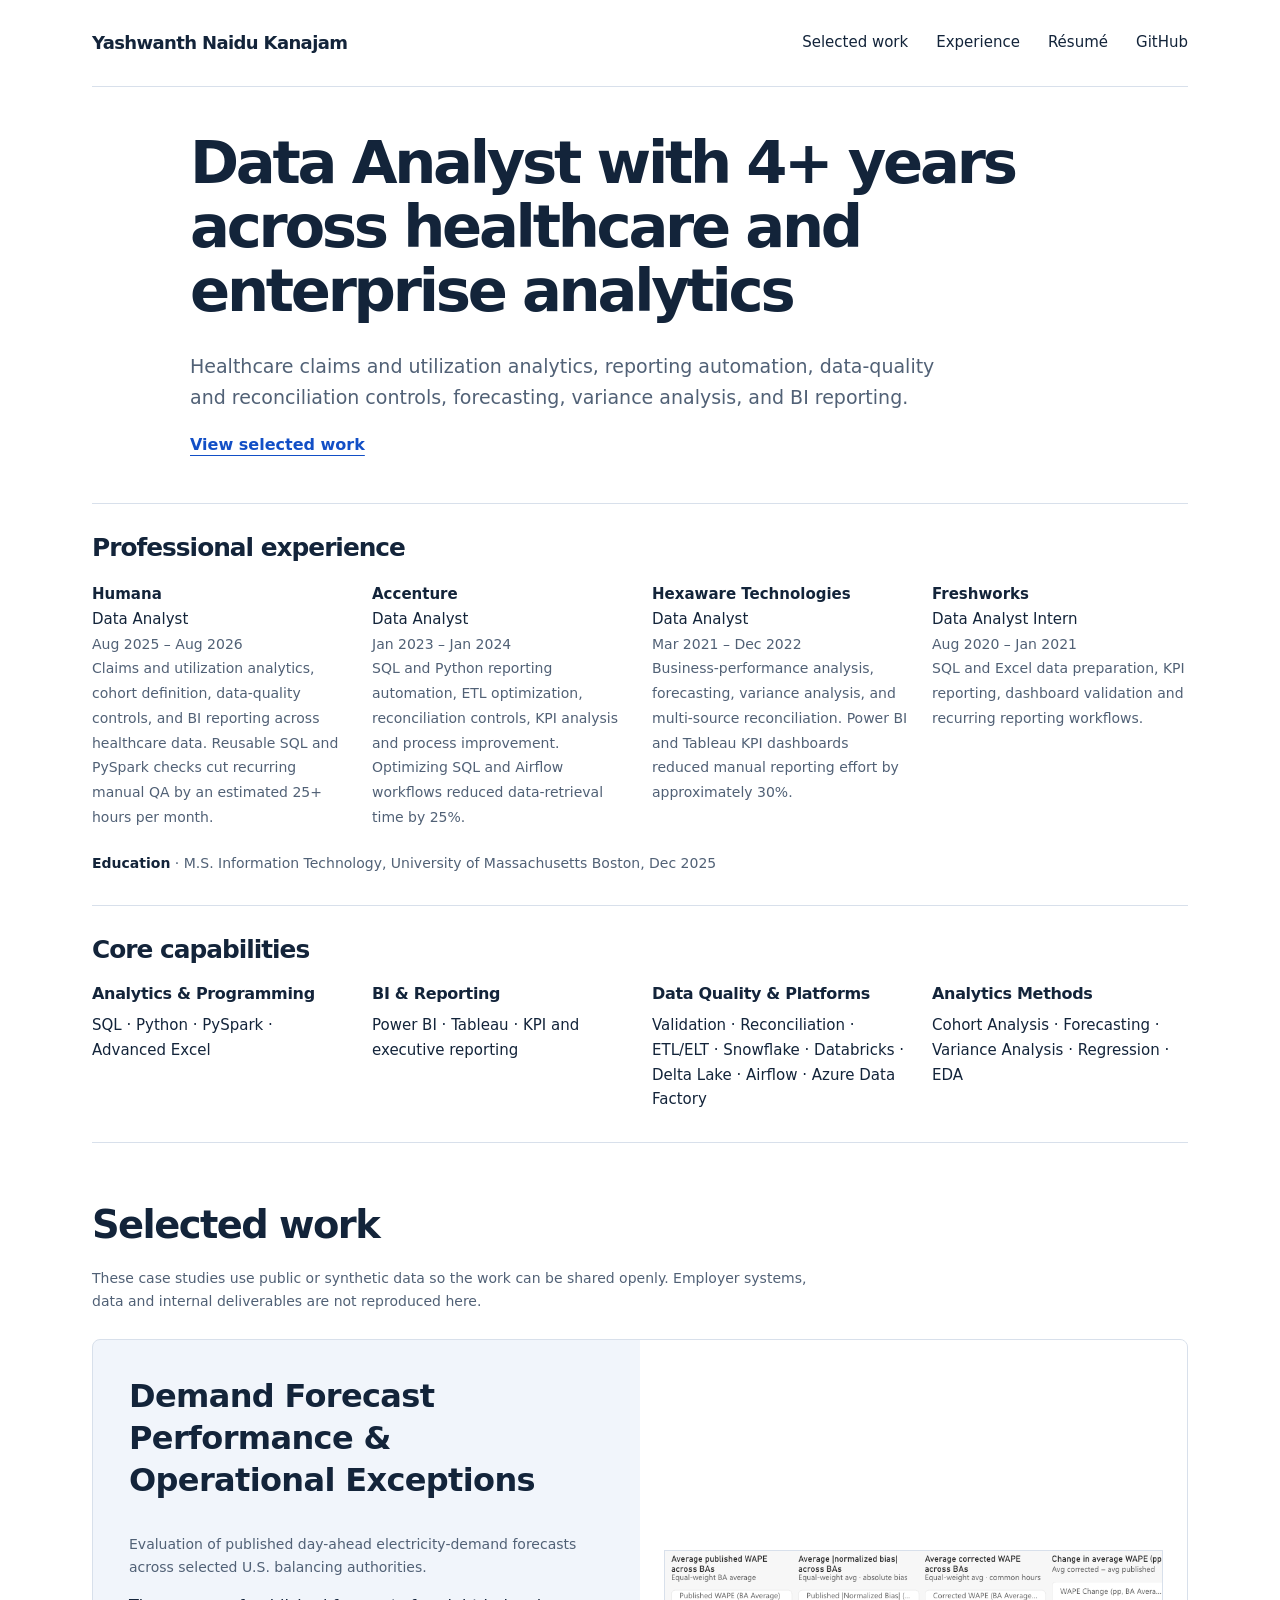
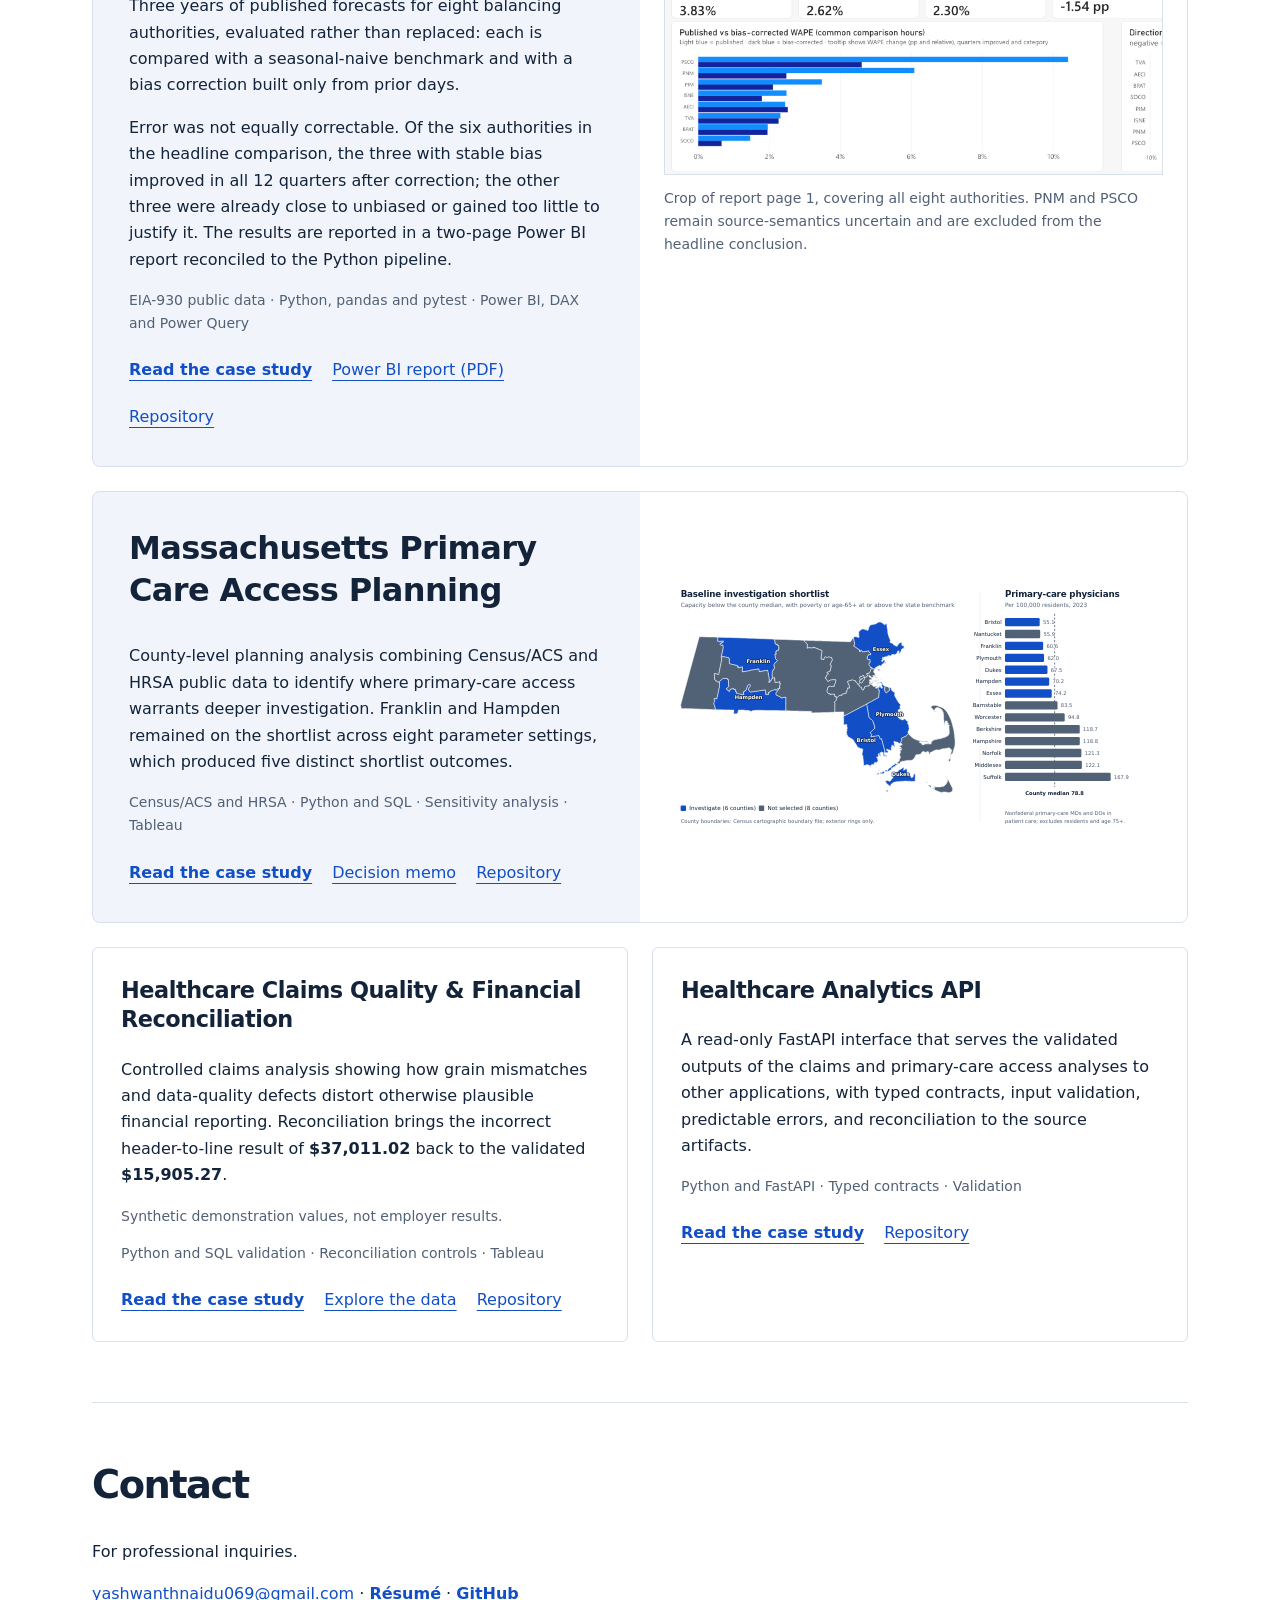
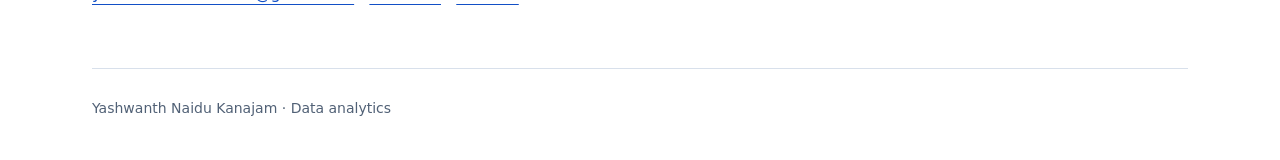
==== index.html @ d721b11b "Refine portfolio positioning and forecast case study" ====
<!doctype html><html lang="en"><head><meta charset="utf-8"><meta name="viewport" content="width=device-width,initial-scale=1"><title>Yashwanth Naidu Kanajam | Data Analyst</title><meta name="description" content="Data Analyst with 4+ years across healthcare and enterprise analytics, with selected work in forecast performance, data quality, decision analysis, BI reporting and analytics delivery."><link rel="icon" type="image/svg+xml" href="data:image/svg+xml,%3Csvg xmlns='http://www.w3.org/2000/svg' viewBox='0 0 32 32'%3E%3Crect width='32' height='32' rx='5' fill='%2313243a'/%3E%3Cpath d='M7 8l7 9v8h4v-8l7-9h-5l-4 5-4-5z' fill='%238eb4ff'/%3E%3C/svg%3E"><link rel="stylesheet" href="styles.css"><link rel="stylesheet" href="explorer.css"><script defer src="site.js"></script><style>.hero{grid-template-columns:1fr}.hero>div{width:100%;max-width:900px;margin-inline:auto}.hero .lead{max-width:780px}.contact-links{margin:0}@media(max-width:480px){.contact-links a{display:block;width:fit-content;margin-bottom:10px}.contact-links .sep{display:none}}.compact{padding:30px 0}.compact h2{font-size:1.55rem;margin-bottom:20px}.experience-strip,.capability-strip{display:grid;grid-template-columns:repeat(4,minmax(0,1fr));gap:24px}.experience-strip p,.capability-strip p{margin:0;font-size:.9375rem}.capability-strip h3{font-size:1rem;margin-bottom:8px}.about-links a{overflow-wrap:anywhere}@media(max-width:900px){.experience-strip,.capability-strip{grid-template-columns:repeat(2,minmax(0,1fr))}}@media(max-width:480px){.capability-strip{grid-template-columns:1fr}.hero h1{font-size:2.4rem}}</style><link rel="canonical" href="https://yashwanth-kanajam.github.io/"><meta property="og:type" content="website"><meta property="og:url" content="https://yashwanth-kanajam.github.io/"><meta property="og:title" content="Yashwanth Naidu Kanajam | Data Analyst"><meta property="og:description" content="Data Analyst with 4+ years across healthcare and enterprise analytics, with selected work in forecast performance, data quality, decision analysis, BI reporting and analytics delivery."></head><body><a class="skip" href="#main">Skip to content</a><div class="wrap"><header><a class="brand" href="index.html">Yashwanth Naidu Kanajam</a><nav aria-label="Main navigation"><a href="index.html#work">Selected work</a><a href="index.html#experience">Experience</a><a href="downloads/Yashwanth-Naidu-Kanajam-Resume.pdf">R&eacute;sum&eacute;</a><a href="https://github.com/yashwanth-kanajam">GitHub</a></nav></header><main id="main" tabindex="-1">
<section class="hero"><div><h1>Data Analyst with 4+ years across healthcare and enterprise analytics</h1><p class="lead">Healthcare claims and utilization analytics, reporting automation, data-quality and reconciliation controls, forecasting, variance analysis, and BI reporting.</p><a class="text-link" href="#work">View selected work</a></div></section>
<section class="section compact" id="experience" aria-labelledby="experience-title"><h2 id="experience-title">Professional experience</h2><div class="experience-strip"><p><strong>Humana</strong><br>Data Analyst<br><span class="meta">Aug 2025 – Aug 2026</span><br><span class="meta">Claims and utilization analytics, cohort definition, data-quality controls, and BI reporting across healthcare data. Reusable SQL and PySpark checks cut recurring manual QA by an estimated 25+ hours per month.</span></p><p><strong>Accenture</strong><br>Data Analyst<br><span class="meta">Jan 2023 – Jan 2024</span><br><span class="meta">SQL and Python reporting automation, ETL optimization, reconciliation controls, KPI analysis and process improvement. Optimizing SQL and Airflow workflows reduced data-retrieval time by 25%.</span></p><p><strong>Hexaware Technologies</strong><br>Data Analyst<br><span class="meta">Mar 2021 – Dec 2022</span><br><span class="meta">Business-performance analysis, forecasting, variance analysis, and multi-source reconciliation. Power BI and Tableau KPI dashboards reduced manual reporting effort by approximately 30%.</span></p><p><strong>Freshworks</strong><br>Data Analyst Intern<br><span class="meta">Aug 2020 – Jan 2021</span><br><span class="meta">SQL and Excel data preparation, KPI reporting, dashboard validation and recurring reporting workflows.</span></p></div><p class="meta" style="margin:22px 0 0"><strong style="color:var(--ink)">Education</strong> · M.S. Information Technology, University of Massachusetts Boston, Dec 2025</p></section>
<section class="section compact" aria-labelledby="capabilities-title"><h2 id="capabilities-title">Core capabilities</h2><div class="capability-strip"><div><h3>Analytics &amp; Programming</h3><p>SQL · Python · PySpark · Advanced Excel</p></div><div><h3>BI &amp; Reporting</h3><p>Power BI · Tableau · KPI and executive reporting</p></div><div><h3>Data Quality &amp; Platforms</h3><p>Validation · Reconciliation · ETL/ELT · Snowflake · Databricks · Delta Lake · Airflow · Azure Data Factory</p></div><div><h3>Analytics Methods</h3><p>Cohort Analysis · Forecasting · Variance Analysis · Regression · EDA</p></div></div></section>
<section class="section" id="work"><div class="section-head"><h2>Selected work</h2></div><p class="meta" style="max-width:720px;margin:-8px 0 26px">These case studies use public or synthetic data so the work can be shared openly. Employer systems, data and internal deliverables are not reproduced here.</p><article class="feature" style="margin-bottom:24px"><div class="feature-copy"><h3>Demand Forecast Performance &amp; Operational Exceptions</h3><p class="meta">Evaluation of published day-ahead electricity-demand forecasts across selected U.S. balancing authorities.</p><p>Three years of published forecasts for eight balancing authorities, evaluated rather than replaced: each is compared with a seasonal-naive benchmark and with a bias correction built only from prior days.</p><p>Error was not equally correctable. Of the six authorities in the headline comparison, the three with stable bias improved in all 12 quarters after correction; the other three were already close to unbiased or gained too little to justify it. The results are reported in a two-page Power BI report reconciled to the Python pipeline.</p><p class="meta">EIA-930 public data · Python, pandas and pytest · Power BI, DAX and Power Query</p><div class="action-row"><a class="text-link" href="forecast/index.html">Read the case study</a><a href="https://github.com/yashwanth-kanajam/demand-forecast-performance/blob/main/reports/demand_forecast_performance.pdf">Power BI report (PDF)</a><a href="https://github.com/yashwanth-kanajam/demand-forecast-performance">Repository</a></div></div><figure class="figure" style="background:var(--paper);padding:24px"><a href="assets/forecast_performance_review.png" aria-label="Open the full Forecast Performance Review report page"><img src="assets/forecast_performance_thumb.png" width="790" height="354" style="display:block;width:100%;height:auto;border:1px solid var(--line)" alt="Crop of the Power BI Forecast Performance Review page: cards for average published WAPE 3.83%, average absolute bias 2.62%, average corrected WAPE 2.30% and change of -1.54 percentage points, above a bar chart of published versus bias-corrected WAPE for each balancing authority." loading="lazy"></a><figcaption class="meta" style="margin:12px 0 0;font-size:.875rem;font-weight:400;color:var(--muted)">Crop of report page 1, covering all eight authorities. PNM and PSCO remain source-semantics uncertain and are excluded from the headline conclusion.</figcaption></figure></article><article class="feature"><div class="feature-copy"><h3>Massachusetts Primary Care Access Planning</h3><p>County-level planning analysis combining Census/ACS and HRSA public data to identify where primary-care access warrants deeper investigation. Franklin and Hampden remained on the shortlist across eight parameter settings, which produced five distinct shortlist outcomes.</p><p class="meta">Census/ACS and HRSA · Python and SQL · Sensitivity analysis · Tableau</p><div class="action-row"><a class="text-link" href="access/index.html">Read the case study</a><a href="downloads/access-decision-memo.pdf" download>Decision memo</a><a href="https://github.com/yashwanth-kanajam/ma-primary-care-access">Repository</a></div></div><figure class="figure" style="background:var(--paper);padding:24px"><img src="assets/ma_access_overview.svg" width="1200" height="620" style="display:block;width:100%;height:auto" alt="Massachusetts counties on the baseline investigation shortlist, shown beside primary-care physicians per 100,000 residents by county against the county median." loading="lazy"></figure></article>
<div class="grid"><article class="project"><h3>Healthcare Claims Quality &amp; Financial Reconciliation</h3><p>Controlled claims analysis showing how grain mismatches and data-quality defects distort otherwise plausible financial reporting. Reconciliation brings the incorrect header-to-line result of <strong>$37,011.02</strong> back to the validated <strong>$15,905.27</strong>.</p><p class="meta">Synthetic demonstration values, not employer results.</p><p class="meta">Python and SQL validation · Reconciliation controls · Tableau</p><div class="action-row"><a class="text-link" href="claims/index.html">Read the case study</a><a href="explore/index.html">Explore the data</a><a href="https://github.com/yashwanth-kanajam/healthcare-claims-quality">Repository</a></div></article><article class="project"><h3>Healthcare Analytics API</h3><p>A read-only FastAPI interface that serves the validated outputs of the claims and primary-care access analyses to other applications, with typed contracts, input validation, predictable errors, and reconciliation to the source artifacts.</p><p class="meta">Python and FastAPI · Typed contracts · Validation</p><div class="action-row"><a class="text-link" href="api/index.html">Read the case study</a><a href="https://github.com/yashwanth-kanajam/healthcare-analytics-api">Repository</a></div></article></div></section>
<section class="section" id="about"><h2>Contact</h2><p>For professional inquiries.</p><p class="contact-links"><a href="mailto:yashwanthnaidu069@gmail.com">yashwanthnaidu069@gmail.com</a><span class="sep" aria-hidden="true"> · </span><a class="text-link" href="downloads/Yashwanth-Naidu-Kanajam-Resume.pdf" download>Résumé</a><span class="sep" aria-hidden="true"> · </span><a class="text-link" href="https://github.com/yashwanth-kanajam">GitHub</a></p></section></main><footer><span>Yashwanth Naidu Kanajam · Data analytics</span></footer></div></body></html>
---- styles.css ----
@charset "UTF-8";
/* Local-first portfolio: no font, analytics, or asset requests to third parties. */
:root{--ink:#13243a;--muted:#516176;--blue:#124fc6;--paper:#fff;--line:#d8e0eb;--wash:#f1f5fb;--orange:#b34813}*{box-sizing:border-box}html{scroll-behavior:smooth;scroll-padding-top:2rem}body{margin:0;background:var(--paper);color:var(--ink);font:1rem/1.65 system-ui,-apple-system,BlinkMacSystemFont,"Segoe UI",sans-serif}a{color:var(--blue);text-underline-offset:5px}a:hover{text-decoration-thickness:2px}a:focus-visible,summary:focus-visible{outline:3px solid var(--blue);outline-offset:5px}.wrap{max-width:1160px;margin:auto;padding:0 32px}.skip{position:absolute;left:16px;top:-100px;background:white;padding:12px;z-index:5}.skip:focus{top:12px}.draft{background:var(--ink);color:white;padding:9px 24px;font-size:.875rem;text-align:center}header{display:flex;justify-content:space-between;align-items:center;gap:24px;padding:28px 0;border-bottom:1px solid var(--line)}.brand{color:var(--ink);text-decoration:none;font-weight:750;letter-spacing:-.035em;font-size:1.125rem}nav{display:flex;gap:28px;flex-wrap:wrap}nav a{color:var(--ink);font-size:.9375rem;text-decoration:none}.hero{padding:76px 0 68px;display:grid;grid-template-columns:1.5fr 1fr;gap:60px;align-items:end}.eyebrow{text-transform:uppercase;letter-spacing:.12em;font-size:.875rem;font-weight:700;color:var(--blue);margin:0 0 20px}h1,h2,h3,p{margin-top:0}h1{font-size:clamp(2.75rem,6vw,5rem);font-weight:650;line-height:1.08;letter-spacing:-.055em;margin-bottom:28px;max-width:850px}h2{font-size:clamp(1.9rem,3vw,2.7rem);line-height:1.15;letter-spacing:-.04em}h3{font-size:1.4rem;line-height:1.3;letter-spacing:-.02em}.lead{font-size:1.1875rem;color:var(--muted);max-width:650px}.hero-note{padding:24px 0 0;border-top:3px solid var(--blue);color:var(--muted)}.hero-note strong{display:block;color:var(--ink);margin-bottom:10px}.button{display:inline-block;background:var(--blue);color:#fff;text-decoration:none;padding:12px 19px;border-radius:4px;font-weight:650}.section{padding:60px 0;border-top:1px solid var(--line)}.section-head{display:flex;align-items:baseline;justify-content:space-between;gap:20px;margin-bottom:28px}.section-head h2{margin:0}.meta{font-size:.875rem;color:var(--muted)}.feature{background:var(--wash);display:grid;grid-template-columns:1fr 1fr;border:1px solid var(--line);border-radius:8px;overflow:hidden}.feature-copy,.figure{padding:36px}.status{font-size:.875rem;font-weight:650;color:#704308;background:#fff0cd;border-radius:3px;padding:4px 9px;display:inline-block;margin-bottom:22px}.status.planned{color:var(--muted);background:#eaf0f7}.feature h3{font-size:2rem;max-width:440px}.tags{display:flex;flex-wrap:wrap;gap:8px;padding:0;list-style:none;margin:22px 0}.tags li{font-size:.875rem;padding:3px 10px;border:1px solid #bdcadd;border-radius:3px}.figure{background:var(--ink);color:#fff;margin:0;display:flex;flex-direction:column;justify-content:center}.figure figcaption{font-size:1.1rem;font-weight:650;margin-bottom:28px}.bar-row{margin-bottom:22px}.bar-label{display:flex;justify-content:space-between;gap:12px;font-size:.9375rem;margin-bottom:8px;flex-wrap:wrap}.bar{height:26px;background:#ea9867;width:100%;border-radius:0 3px 3px 0}.bar.correct{width:42.974%;background:#8eb4ff}.figure .meta{color:#c3d0e3}.figure .delta{font-size:1.8rem;line-height:1.25;font-weight:650;margin:12px 0}.grid{display:grid;grid-template-columns:1fr 1fr;gap:24px;margin-top:24px}.project{border:1px solid var(--line);padding:28px;border-radius:6px}.project p:last-child{margin-bottom:0}.number{color:var(--blue);font-weight:750;font-size:.875rem;letter-spacing:.1em;margin-bottom:14px}.principles{display:grid;grid-template-columns:repeat(3,1fr);gap:32px}.principles p{color:var(--muted)}footer{border-top:1px solid var(--line);padding:28px 0 40px;display:flex;justify-content:space-between;gap:20px;color:var(--muted);font-size:.875rem}.case-head{padding:60px 0 44px}.case-head h1{font-size:clamp(2.5rem,5vw,4rem)}.case-grid{display:grid;grid-template-columns:240px minmax(0,1fr);gap:60px;padding-bottom:64px}.case-nav{align-self:start;position:sticky;top:24px}.case-nav a{display:block;margin:12px 0}.case-body section{padding:30px 0;border-top:1px solid var(--line)}.case-body h2{font-size:1.85rem}.callout{background:var(--wash);border-left:3px solid var(--blue);padding:22px 26px;margin:24px 0}.callout p:last-child{margin:0}table{width:100%;border-collapse:collapse;font-size:.9375rem;margin:22px 0}th,td{text-align:left;padding:13px 12px;border-bottom:1px solid var(--line);vertical-align:top}th{background:var(--wash)}.table-scroll{overflow-x:auto}code{font-size:.875rem;background:var(--wash);padding:2px 5px;border-radius:3px}pre{background:var(--ink);color:#edf3ff;padding:24px;overflow-x:auto;line-height:1.6;border-radius:4px}pre code{background:none;padding:0;color:inherit}details{border:1px solid var(--line);border-radius:4px;padding:18px 22px;margin:18px 0}summary{font-weight:650;cursor:pointer}details[open] summary{margin-bottom:16px}.text-link{font-weight:650}.quiet{color:var(--muted)}@media(max-width:760px){.wrap{padding:0 20px}header{align-items:flex-start;flex-direction:column;gap:14px;padding:22px 0}nav{gap:22px}.hero{grid-template-columns:1fr;gap:30px;padding:44px 0}.hero-note{max-width:100%}.feature,.grid,.principles,.case-grid{grid-template-columns:1fr}.feature-copy,.figure{padding:25px}.section{padding:40px 0}.section-head{display:block}.section-head .meta{margin-top:12px}.case-grid{gap:20px}.case-nav{position:static;display:flex;gap:16px;flex-wrap:wrap}.case-nav a{margin:0}.case-head{padding-top:40px}footer{flex-direction:column;gap:6px}}@media(prefers-reduced-motion:reduce){html{scroll-behavior:auto}}@media print{.draft,nav,.skip,.case-nav{display:none}.hero,.feature,.case-grid{display:block}.figure{background:white;color:#13243a}.figure .meta{color:#516176}.section{break-inside:avoid}a{color:inherit}}
/* Small usability refinements to the retained layout. */
.hero{padding:44px 0;gap:40px}.hero h1{font-size:clamp(2.5rem,5vw,3.7rem)}
.project{transition:border-color .15s ease}.project:hover,.project:focus-within{border-color:var(--blue)}
.case-nav a[aria-current]{font-weight:750;text-decoration-thickness:3px}
.table-scroll:focus-visible,pre:focus-visible{outline:3px solid var(--blue);outline-offset:3px}
#scenario-choice,#api-choice{display:block;width:100%;max-width:100%;padding:10px;color:var(--ink);background:white;border:1px solid #8799b2;border-radius:4px;margin:10px 0 18px}
#scenario-counties{columns:2;padding-left:24px}pre{max-width:100%}code{overflow-wrap:anywhere}pre code{overflow-wrap:normal}
@media(max-width:760px){.case-head h1{font-size:2.2rem}.hero{gap:24px}.case-nav{font-size:.9375rem}#scenario-counties{columns:1}}
@media(prefers-reduced-motion:reduce){.project{transition:none}}

.case-body,.case-nav{min-width:0}.case-body details{min-width:0}main:focus{outline:none}
@media(max-width:760px){.case-grid{grid-template-columns:minmax(0,1fr)}}
---- explorer.css ----
[hidden]{display:none!important}button,input,select{font:inherit}button,select{min-height:44px}button{cursor:pointer}button:disabled{cursor:not-allowed;opacity:.55}button:focus-visible,input:focus-visible,select:focus-visible{outline:3px solid var(--blue);outline-offset:4px}.explorer-head{padding:44px 0 28px;display:flex;justify-content:space-between;align-items:flex-end;gap:24px}.explorer-head h1{font-size:clamp(2.4rem,5vw,4rem);margin-bottom:14px}.explorer-head p:last-child{margin-bottom:0}.explorer-head>a{white-space:nowrap;font-size:.9375rem}.view-switch{display:flex;gap:8px;border-bottom:1px solid var(--line);padding:0 0 16px;flex-wrap:wrap}.view-switch button{background:white;border:1px solid var(--line);padding:10px 18px;border-radius:4px;font-weight:650;color:var(--ink)}.view-switch button[aria-pressed=true]{background:var(--ink);border-color:var(--ink);color:white}.view-switch button:hover{border-color:var(--blue)}.explorer-panel{padding:30px 0}.panel-heading{display:flex;align-items:center;justify-content:space-between;gap:20px}.panel-heading h2{font-size:1.85rem;margin-bottom:12px}.panel-heading p{max-width:750px}.secondary-button{border:1px solid #8799b2;border-radius:4px;padding:9px 14px;background:white;color:var(--ink);font-weight:600;text-decoration:none;display:inline-block;font-size:.9375rem;white-space:nowrap}.secondary-button:hover{background:var(--wash)}.controls{display:flex;align-items:flex-end;gap:18px;flex-wrap:wrap;margin:12px 0 22px}.controls label{display:block;font-weight:650;font-size:.875rem;margin-bottom:6px}.controls select{border:1px solid #8799b2;border-radius:4px;padding:8px 34px 8px 12px;color:var(--ink);background:white;max-width:100%}.measure-control{flex:1;min-width:240px}.measure-control select{width:100%}.kpis{display:grid;grid-template-columns:repeat(3,1fr);gap:1px;background:var(--line);border:1px solid var(--line);border-radius:5px;overflow:hidden;margin:22px 0}.kpi{background:var(--wash);padding:22px;min-width:0}.kpi span{display:block;font-size:.875rem;color:var(--muted);line-height:1.4}.kpi strong{display:block;font-size:clamp(1.5rem,3vw,2.2rem);letter-spacing:-.04em;margin-top:10px;line-height:1.15}.chart-box{margin:24px 0 16px;border:1px solid var(--line);padding:28px;border-radius:5px}.chart-box figcaption{font-weight:700;font-size:1.1rem;margin-bottom:24px}.horizontal-chart{display:flex;flex-direction:column;gap:15px}.chart-row{display:grid;grid-template-columns:110px minmax(0,1fr) 115px;align-items:center;gap:16px;font-size:.9375rem}.chart-value{text-align:right;font-variant-numeric:tabular-nums}.chart-track{height:20px;background:var(--wash);border-left:1px solid #94a4b8}.chart-bar{height:100%;background:var(--blue);border-radius:0 3px 3px 0;transition:width .18s ease}.chart-bar.incorrect{background:var(--orange)}.chart-note{font-size:.9375rem;color:var(--muted);max-width:900px}.explorer-foot{padding:26px 0 40px;border-top:1px solid var(--line)}.claim-groups{display:flex;gap:24px;flex-wrap:wrap;border:1px solid var(--line);padding:18px 22px;margin:18px 0}.claim-groups legend{font-weight:650;padding:0 8px}.claim-groups label{display:flex;align-items:center;gap:10px;min-height:44px;cursor:pointer}.claim-groups input{height:20px;width:20px;accent-color:var(--blue)}.filter-error{color:#952d14;background:#fff1ed;padding:14px 18px;border-left:3px solid #952d14}.action-row{display:flex;align-items:center;gap:20px;flex-wrap:wrap;margin-top:22px}.download-list{display:grid;grid-template-columns:1fr 1fr;gap:12px;list-style:none;padding:0}.download-list a{display:block;border:1px solid var(--line);padding:16px;border-radius:4px;text-decoration:none}.download-list a:hover{background:var(--wash)}.download-list small{display:block;color:var(--muted);font-size:.875rem}.about-grid{display:grid;grid-template-columns:1.5fr 1fr;gap:60px}.about-links{border-left:1px solid var(--line);padding-left:28px}.about-links p{max-width:330px}.skills-evidence{display:grid;grid-template-columns:repeat(2,1fr);gap:18px}.skills-evidence>div{border-top:1px solid var(--line);padding-top:14px}.skills-evidence strong{display:block}.skills-evidence p{color:var(--muted);font-size:.9375rem;margin:6px 0 0}@media(max-width:760px){.explorer-head{align-items:flex-start;flex-direction:column;gap:12px}.explorer-head>a{white-space:normal}.panel-heading{align-items:flex-start;flex-direction:column;gap:0}.controls{gap:14px}.controls>div:not(.measure-control){flex:1}.controls select{width:100%}.measure-control{min-width:100%}.controls>button{width:100%}.kpis{grid-template-columns:1fr}.kpi{display:flex;align-items:center;justify-content:space-between;gap:20px;padding:17px 20px}.kpi span{max-width:170px}.kpi strong{margin:0;font-size:1.7rem;text-align:right}.chart-box{padding:20px 14px}.chart-row{grid-template-columns:77px minmax(0,1fr) 83px;gap:8px;font-size:.875rem}.chart-value{overflow-wrap:anywhere}.chart-label{overflow-wrap:anywhere}.chart-track{height:17px}.view-switch{gap:8px}.view-switch button{flex:1;padding:10px;font-size:.875rem}.claim-groups{gap:12px}.download-list,.about-grid,.skills-evidence{grid-template-columns:1fr}.about-grid{gap:22px}.about-links{border-left:0;border-top:1px solid var(--line);padding:24px 0 0}}@media(prefers-reduced-motion:reduce){.chart-bar{transition:none}}@media print{.view-switch,.controls,.claim-groups,.secondary-button{display:none}.kpis{grid-template-columns:repeat(3,1fr)}.explorer-panel{break-inside:avoid}.chart-box{break-inside:avoid}}
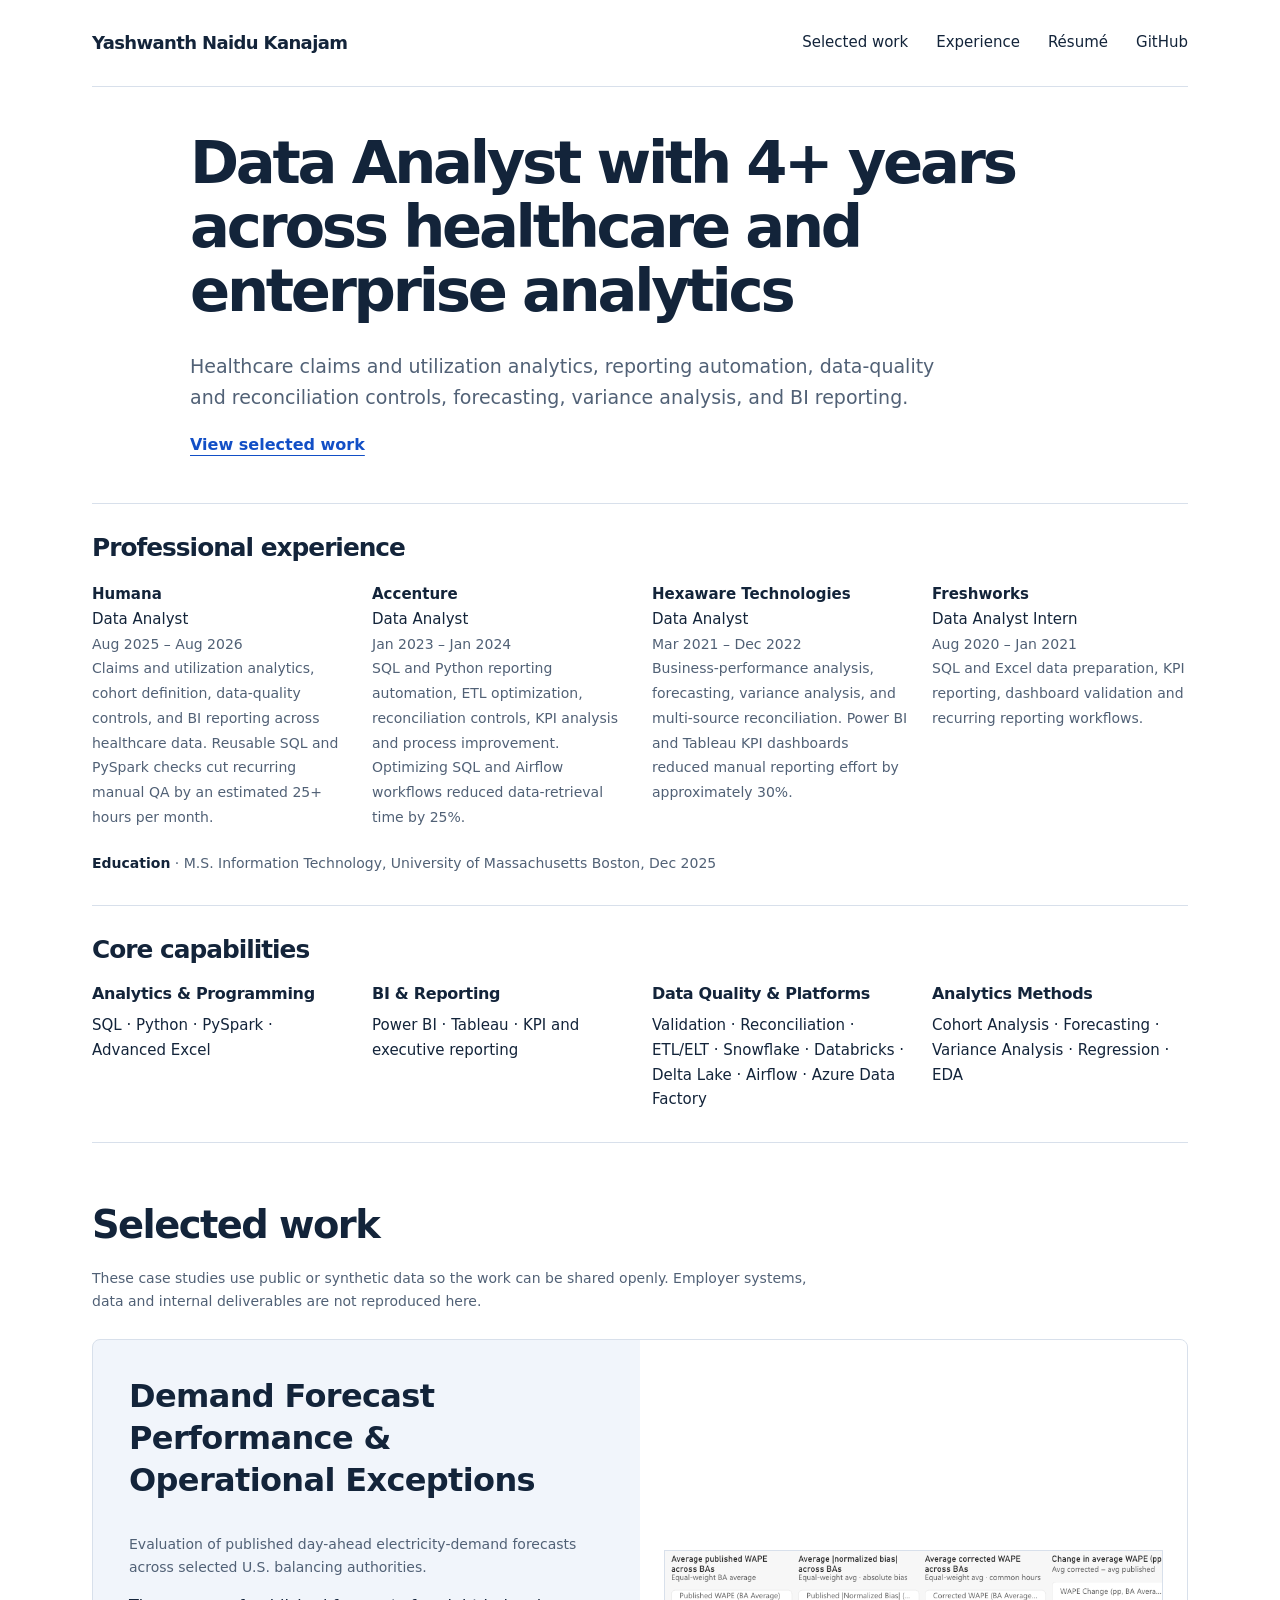
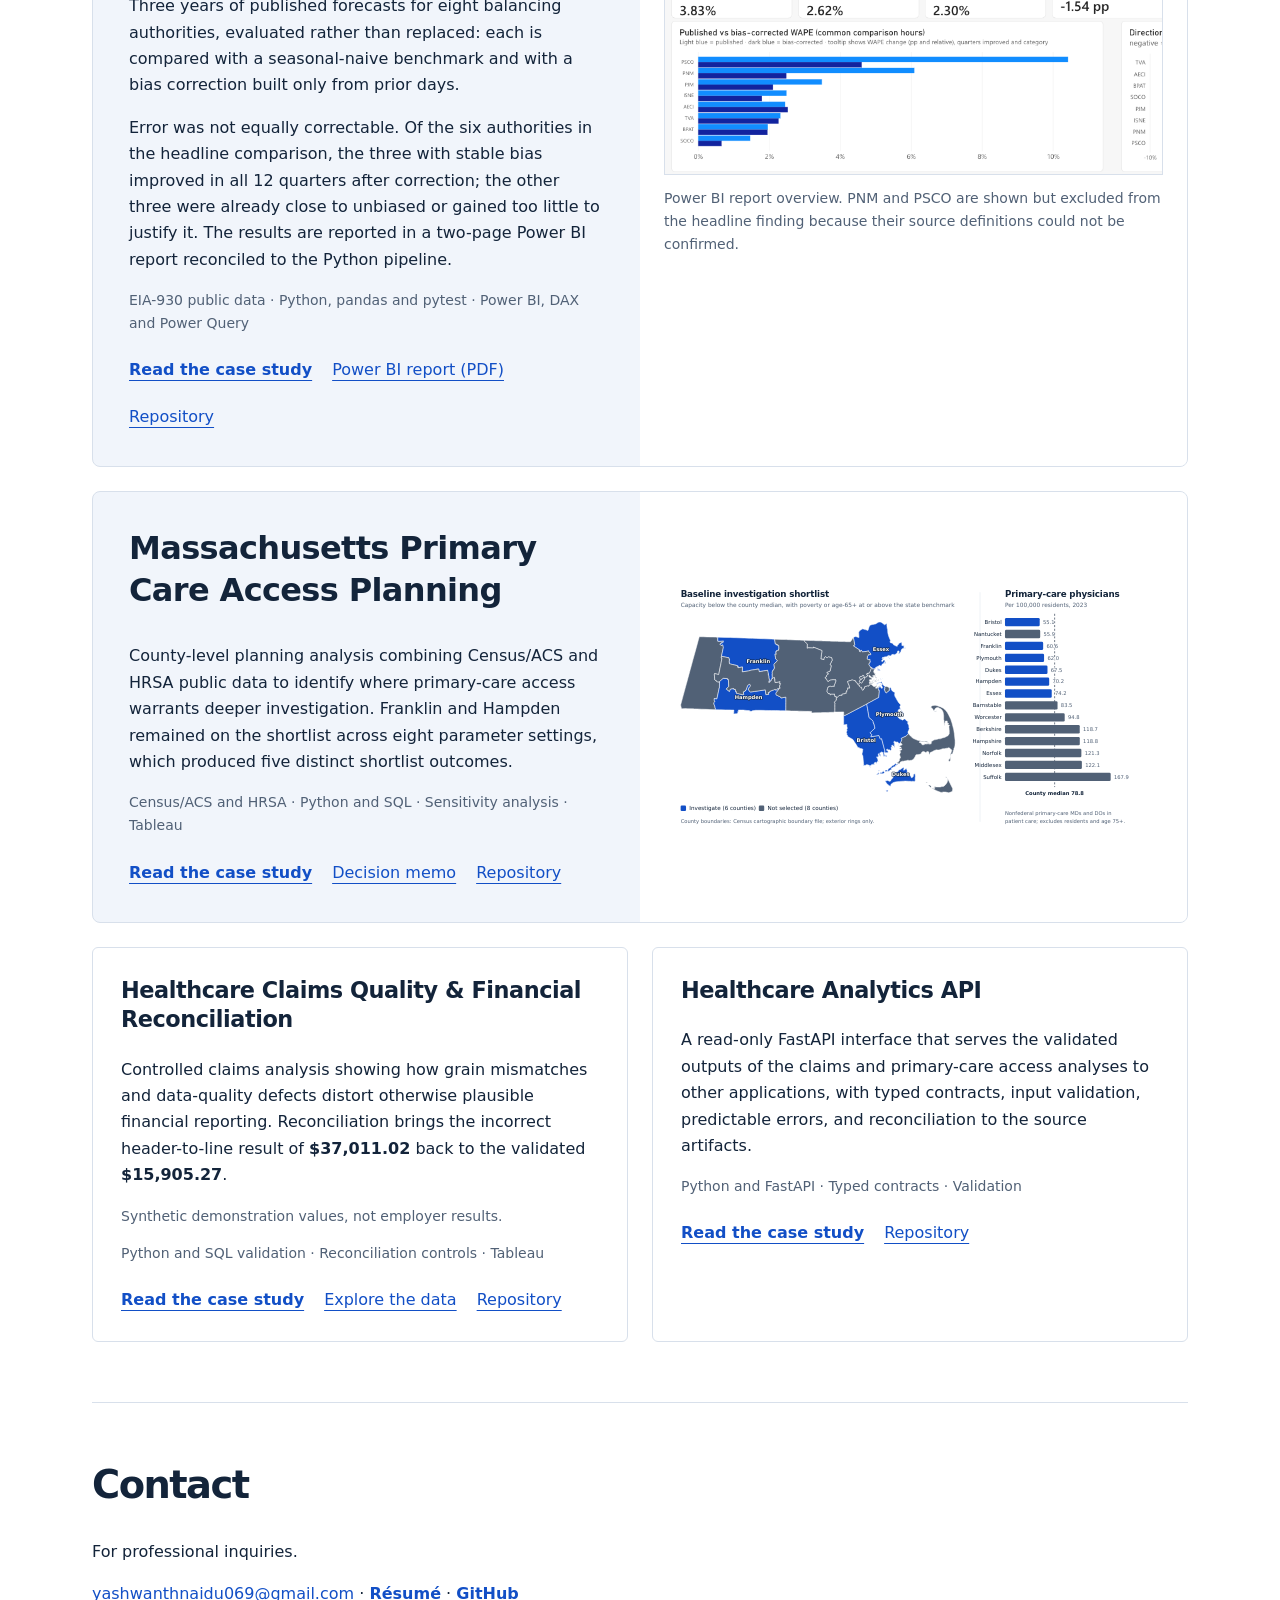
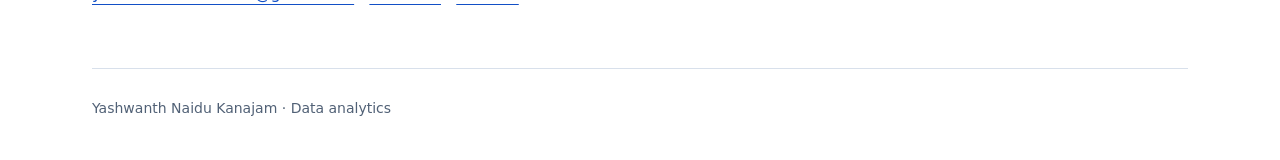
==== commit 7ee92ca9: "Refine project presentation" ====
--- a/index.html
+++ b/index.html
@@ -2,6 +2,6 @@
 <section class="hero"><div><h1>Data Analyst with 4+ years across healthcare and enterprise analytics</h1><p class="lead">Healthcare claims and utilization analytics, reporting automation, data-quality and reconciliation controls, forecasting, variance analysis, and BI reporting.</p><a class="text-link" href="#work">View selected work</a></div></section>
 <section class="section compact" id="experience" aria-labelledby="experience-title"><h2 id="experience-title">Professional experience</h2><div class="experience-strip"><p><strong>Humana</strong><br>Data Analyst<br><span class="meta">Aug 2025 – Aug 2026</span><br><span class="meta">Claims and utilization analytics, cohort definition, data-quality controls, and BI reporting across healthcare data. Reusable SQL and PySpark checks cut recurring manual QA by an estimated 25+ hours per month.</span></p><p><strong>Accenture</strong><br>Data Analyst<br><span class="meta">Jan 2023 – Jan 2024</span><br><span class="meta">SQL and Python reporting automation, ETL optimization, reconciliation controls, KPI analysis and process improvement. Optimizing SQL and Airflow workflows reduced data-retrieval time by 25%.</span></p><p><strong>Hexaware Technologies</strong><br>Data Analyst<br><span class="meta">Mar 2021 – Dec 2022</span><br><span class="meta">Business-performance analysis, forecasting, variance analysis, and multi-source reconciliation. Power BI and Tableau KPI dashboards reduced manual reporting effort by approximately 30%.</span></p><p><strong>Freshworks</strong><br>Data Analyst Intern<br><span class="meta">Aug 2020 – Jan 2021</span><br><span class="meta">SQL and Excel data preparation, KPI reporting, dashboard validation and recurring reporting workflows.</span></p></div><p class="meta" style="margin:22px 0 0"><strong style="color:var(--ink)">Education</strong> · M.S. Information Technology, University of Massachusetts Boston, Dec 2025</p></section>
 <section class="section compact" aria-labelledby="capabilities-title"><h2 id="capabilities-title">Core capabilities</h2><div class="capability-strip"><div><h3>Analytics &amp; Programming</h3><p>SQL · Python · PySpark · Advanced Excel</p></div><div><h3>BI &amp; Reporting</h3><p>Power BI · Tableau · KPI and executive reporting</p></div><div><h3>Data Quality &amp; Platforms</h3><p>Validation · Reconciliation · ETL/ELT · Snowflake · Databricks · Delta Lake · Airflow · Azure Data Factory</p></div><div><h3>Analytics Methods</h3><p>Cohort Analysis · Forecasting · Variance Analysis · Regression · EDA</p></div></div></section>
-<section class="section" id="work"><div class="section-head"><h2>Selected work</h2></div><p class="meta" style="max-width:720px;margin:-8px 0 26px">These case studies use public or synthetic data so the work can be shared openly. Employer systems, data and internal deliverables are not reproduced here.</p><article class="feature" style="margin-bottom:24px"><div class="feature-copy"><h3>Demand Forecast Performance &amp; Operational Exceptions</h3><p class="meta">Evaluation of published day-ahead electricity-demand forecasts across selected U.S. balancing authorities.</p><p>Three years of published forecasts for eight balancing authorities, evaluated rather than replaced: each is compared with a seasonal-naive benchmark and with a bias correction built only from prior days.</p><p>Error was not equally correctable. Of the six authorities in the headline comparison, the three with stable bias improved in all 12 quarters after correction; the other three were already close to unbiased or gained too little to justify it. The results are reported in a two-page Power BI report reconciled to the Python pipeline.</p><p class="meta">EIA-930 public data · Python, pandas and pytest · Power BI, DAX and Power Query</p><div class="action-row"><a class="text-link" href="forecast/index.html">Read the case study</a><a href="https://github.com/yashwanth-kanajam/demand-forecast-performance/blob/main/reports/demand_forecast_performance.pdf">Power BI report (PDF)</a><a href="https://github.com/yashwanth-kanajam/demand-forecast-performance">Repository</a></div></div><figure class="figure" style="background:var(--paper);padding:24px"><a href="assets/forecast_performance_review.png" aria-label="Open the full Forecast Performance Review report page"><img src="assets/forecast_performance_thumb.png" width="790" height="354" style="display:block;width:100%;height:auto;border:1px solid var(--line)" alt="Crop of the Power BI Forecast Performance Review page: cards for average published WAPE 3.83%, average absolute bias 2.62%, average corrected WAPE 2.30% and change of -1.54 percentage points, above a bar chart of published versus bias-corrected WAPE for each balancing authority." loading="lazy"></a><figcaption class="meta" style="margin:12px 0 0;font-size:.875rem;font-weight:400;color:var(--muted)">Crop of report page 1, covering all eight authorities. PNM and PSCO remain source-semantics uncertain and are excluded from the headline conclusion.</figcaption></figure></article><article class="feature"><div class="feature-copy"><h3>Massachusetts Primary Care Access Planning</h3><p>County-level planning analysis combining Census/ACS and HRSA public data to identify where primary-care access warrants deeper investigation. Franklin and Hampden remained on the shortlist across eight parameter settings, which produced five distinct shortlist outcomes.</p><p class="meta">Census/ACS and HRSA · Python and SQL · Sensitivity analysis · Tableau</p><div class="action-row"><a class="text-link" href="access/index.html">Read the case study</a><a href="downloads/access-decision-memo.pdf" download>Decision memo</a><a href="https://github.com/yashwanth-kanajam/ma-primary-care-access">Repository</a></div></div><figure class="figure" style="background:var(--paper);padding:24px"><img src="assets/ma_access_overview.svg" width="1200" height="620" style="display:block;width:100%;height:auto" alt="Massachusetts counties on the baseline investigation shortlist, shown beside primary-care physicians per 100,000 residents by county against the county median." loading="lazy"></figure></article>
+<section class="section" id="work"><div class="section-head"><h2>Selected work</h2></div><p class="meta" style="max-width:720px;margin:-8px 0 26px">These case studies use public or synthetic data so the work can be shared openly. Employer systems, data and internal deliverables are not reproduced here.</p><article class="feature" style="margin-bottom:24px"><div class="feature-copy"><h3>Demand Forecast Performance &amp; Operational Exceptions</h3><p class="meta">Evaluation of published day-ahead electricity-demand forecasts across selected U.S. balancing authorities.</p><p>Three years of published forecasts for eight balancing authorities, evaluated rather than replaced: each is compared with a seasonal-naive benchmark and with a bias correction built only from prior days.</p><p>Error was not equally correctable. Of the six authorities in the headline comparison, the three with stable bias improved in all 12 quarters after correction; the other three were already close to unbiased or gained too little to justify it. The results are reported in a two-page Power BI report reconciled to the Python pipeline.</p><p class="meta">EIA-930 public data · Python, pandas and pytest · Power BI, DAX and Power Query</p><div class="action-row"><a class="text-link" href="forecast/index.html">Read the case study</a><a href="https://github.com/yashwanth-kanajam/demand-forecast-performance/blob/main/reports/demand_forecast_performance.pdf">Power BI report (PDF)</a><a href="https://github.com/yashwanth-kanajam/demand-forecast-performance">Repository</a></div></div><figure class="figure" style="background:var(--paper);padding:24px"><a href="assets/forecast_performance_review.png" aria-label="Open the full Forecast Performance Review report page"><img src="assets/forecast_performance_thumb.png" width="790" height="354" style="display:block;width:100%;height:auto;border:1px solid var(--line)" alt="Crop of the Power BI Forecast Performance Review page: cards for average published WAPE 3.83%, average absolute bias 2.62%, average corrected WAPE 2.30% and change of -1.54 percentage points, above a bar chart of published versus bias-corrected WAPE for each balancing authority." loading="lazy"></a><figcaption class="meta" style="margin:12px 0 0;font-size:.875rem;font-weight:400;color:var(--muted)">Power BI report overview. PNM and PSCO are shown but excluded from the headline finding because their source definitions could not be confirmed.</figcaption></figure></article><article class="feature"><div class="feature-copy"><h3>Massachusetts Primary Care Access Planning</h3><p>County-level planning analysis combining Census/ACS and HRSA public data to identify where primary-care access warrants deeper investigation. Franklin and Hampden remained on the shortlist across eight parameter settings, which produced five distinct shortlist outcomes.</p><p class="meta">Census/ACS and HRSA · Python and SQL · Sensitivity analysis · Tableau</p><div class="action-row"><a class="text-link" href="access/index.html">Read the case study</a><a href="downloads/access-decision-memo.pdf" download>Decision memo</a><a href="https://github.com/yashwanth-kanajam/ma-primary-care-access">Repository</a></div></div><figure class="figure" style="background:var(--paper);padding:24px"><img src="assets/ma_access_overview.svg" width="1200" height="620" style="display:block;width:100%;height:auto" alt="Massachusetts counties on the baseline investigation shortlist, shown beside primary-care physicians per 100,000 residents by county against the county median." loading="lazy"></figure></article>
 <div class="grid"><article class="project"><h3>Healthcare Claims Quality &amp; Financial Reconciliation</h3><p>Controlled claims analysis showing how grain mismatches and data-quality defects distort otherwise plausible financial reporting. Reconciliation brings the incorrect header-to-line result of <strong>$37,011.02</strong> back to the validated <strong>$15,905.27</strong>.</p><p class="meta">Synthetic demonstration values, not employer results.</p><p class="meta">Python and SQL validation · Reconciliation controls · Tableau</p><div class="action-row"><a class="text-link" href="claims/index.html">Read the case study</a><a href="explore/index.html">Explore the data</a><a href="https://github.com/yashwanth-kanajam/healthcare-claims-quality">Repository</a></div></article><article class="project"><h3>Healthcare Analytics API</h3><p>A read-only FastAPI interface that serves the validated outputs of the claims and primary-care access analyses to other applications, with typed contracts, input validation, predictable errors, and reconciliation to the source artifacts.</p><p class="meta">Python and FastAPI · Typed contracts · Validation</p><div class="action-row"><a class="text-link" href="api/index.html">Read the case study</a><a href="https://github.com/yashwanth-kanajam/healthcare-analytics-api">Repository</a></div></article></div></section>
 <section class="section" id="about"><h2>Contact</h2><p>For professional inquiries.</p><p class="contact-links"><a href="mailto:yashwanthnaidu069@gmail.com">yashwanthnaidu069@gmail.com</a><span class="sep" aria-hidden="true"> · </span><a class="text-link" href="downloads/Yashwanth-Naidu-Kanajam-Resume.pdf" download>Résumé</a><span class="sep" aria-hidden="true"> · </span><a class="text-link" href="https://github.com/yashwanth-kanajam">GitHub</a></p></section></main><footer><span>Yashwanth Naidu Kanajam · Data analytics</span></footer></div></body></html>
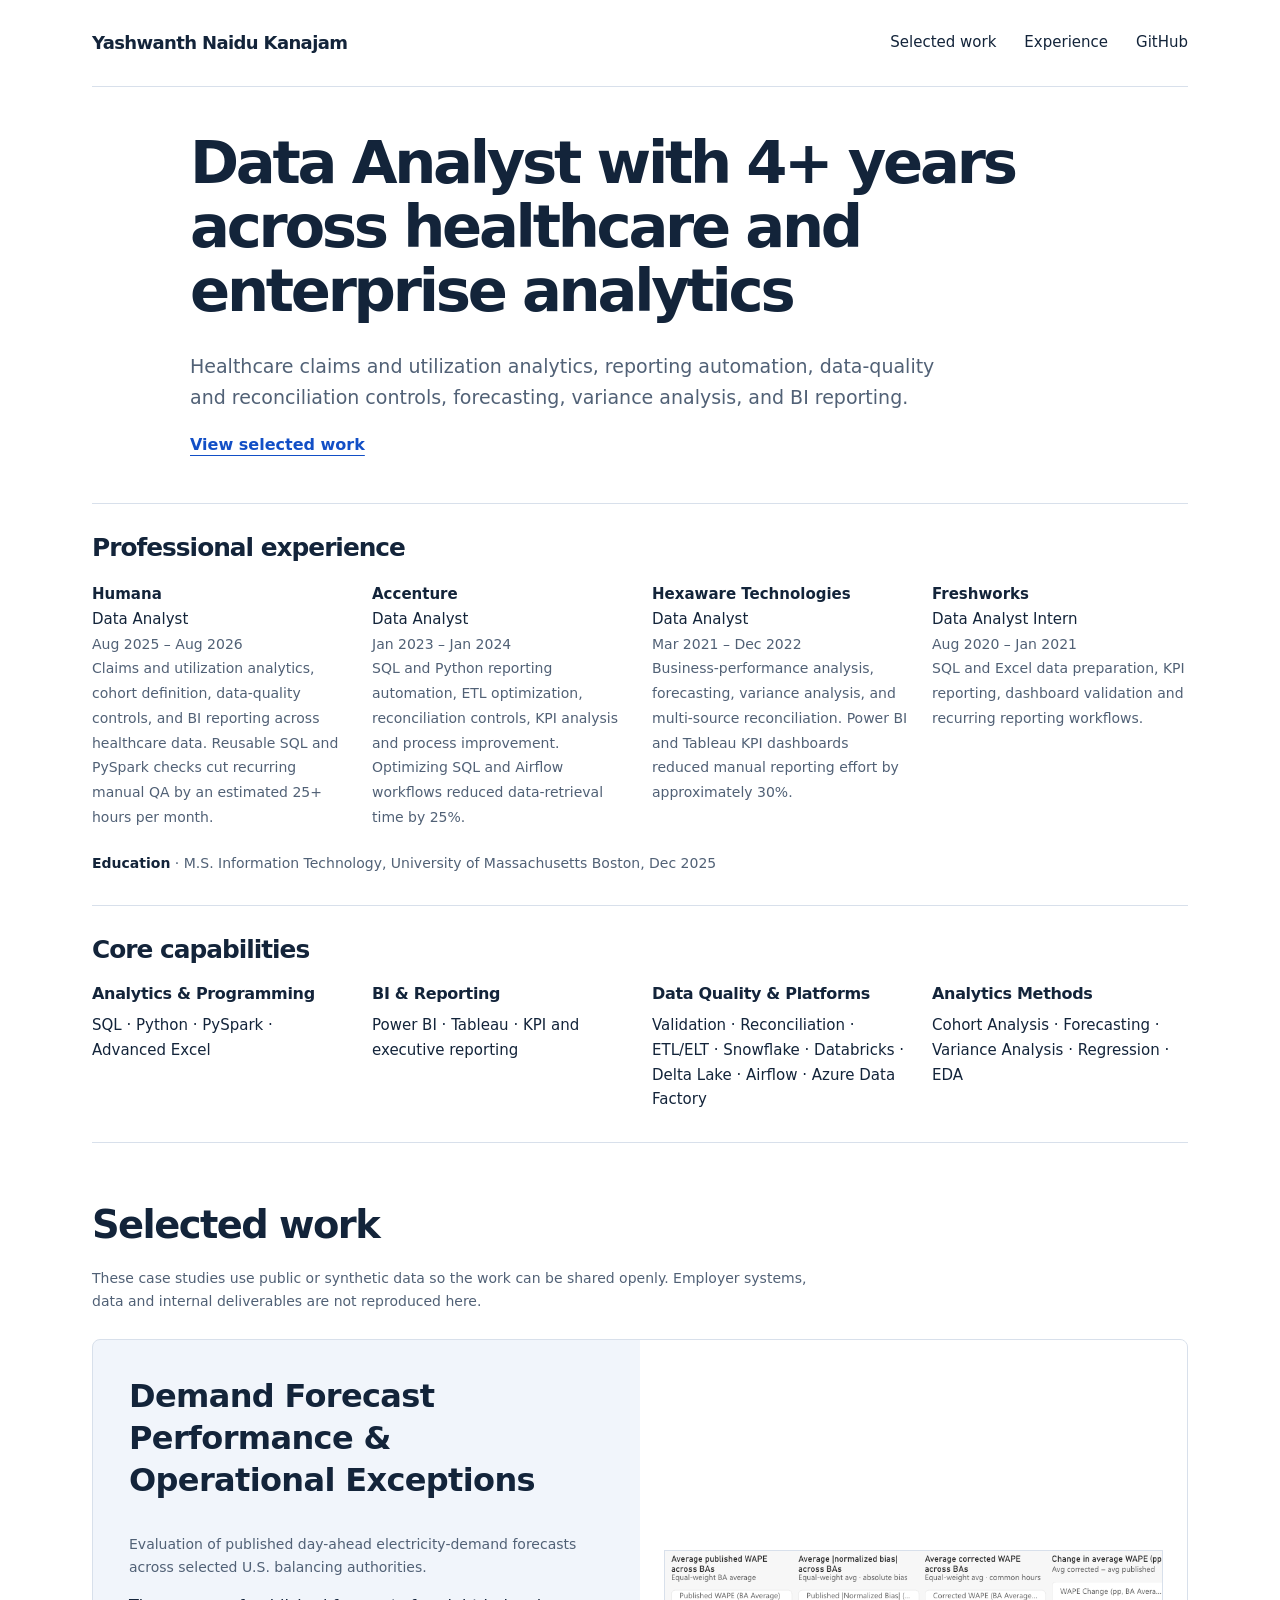
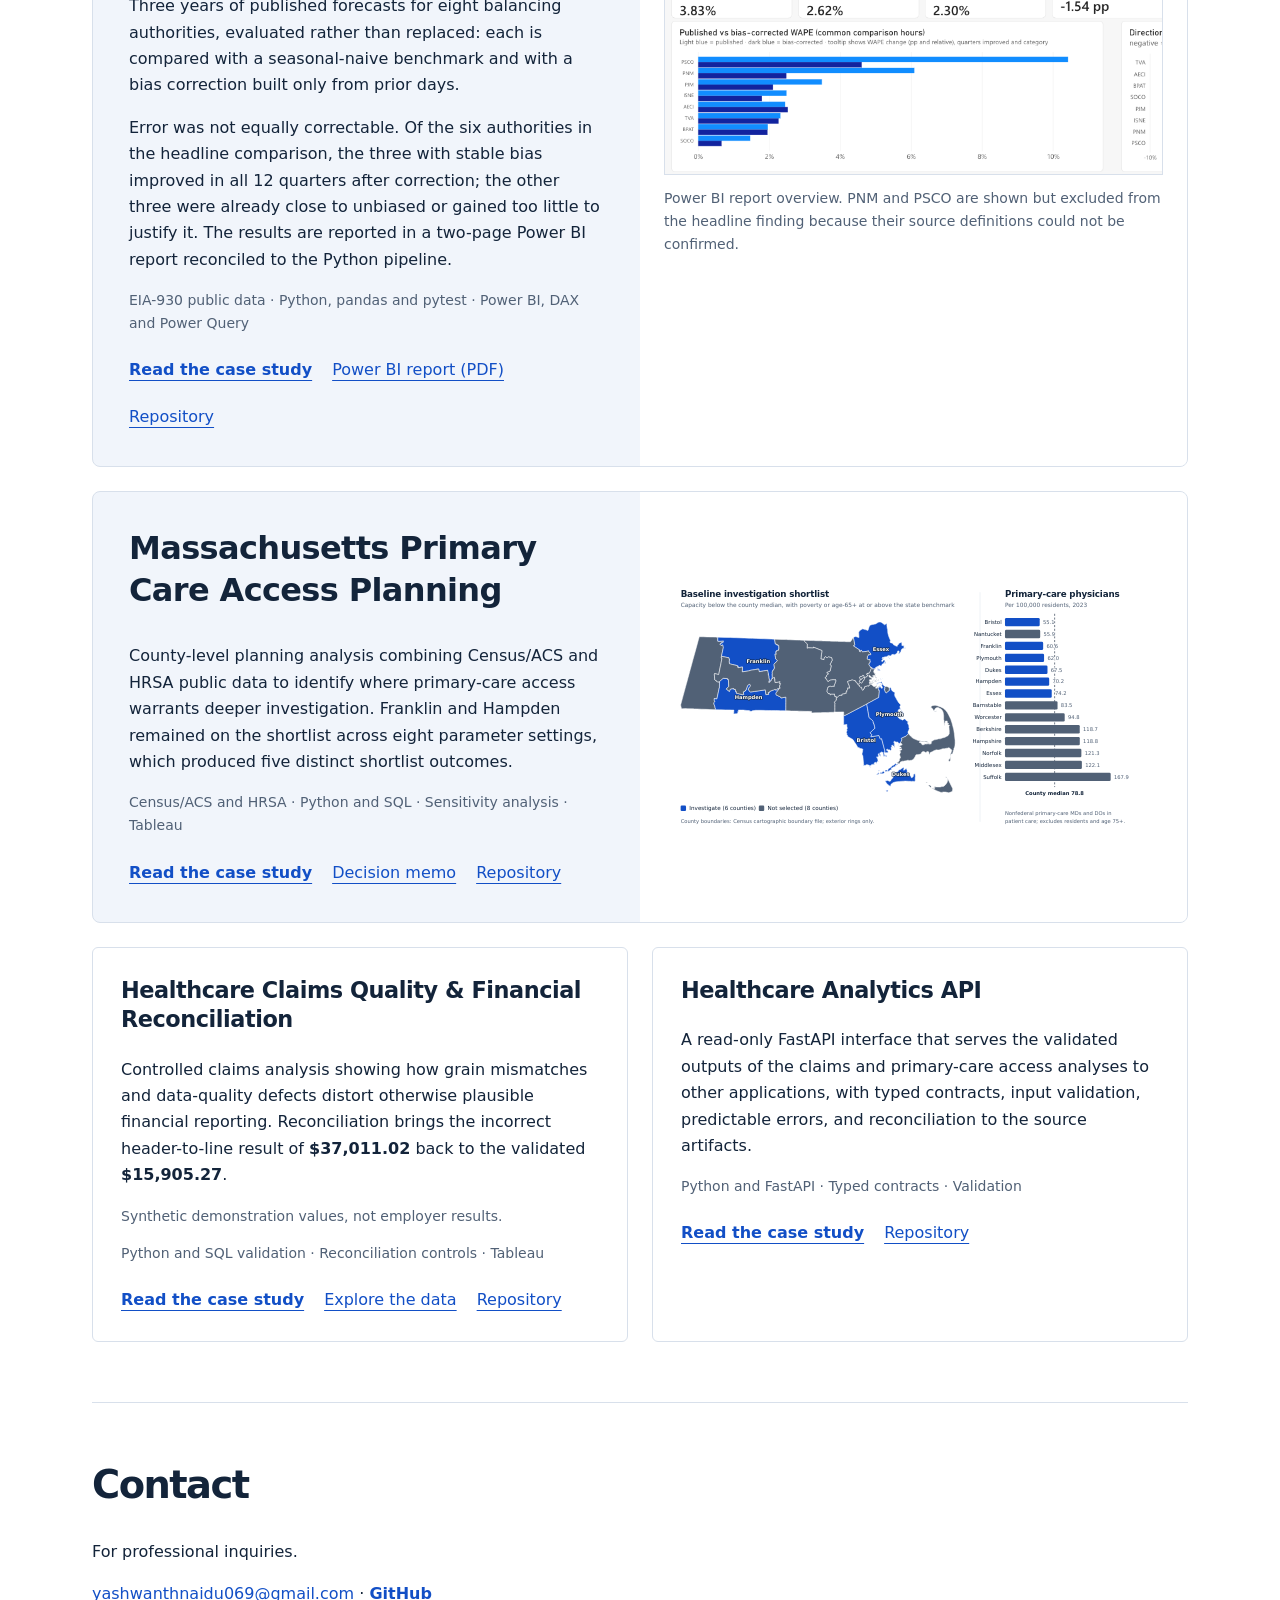
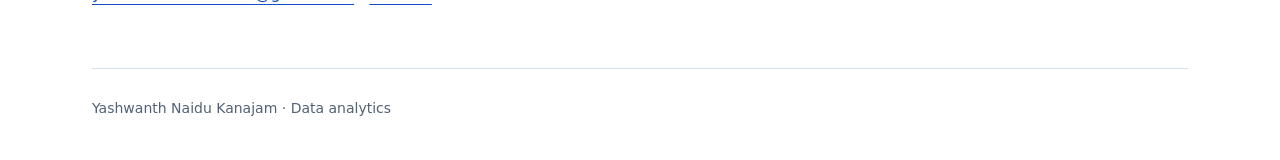
==== commit a37c2c57: "Refine project presentation" ====
--- a/index.html
+++ b/index.html
@@ -1,7 +1,7 @@
-<!doctype html><html lang="en"><head><meta charset="utf-8"><meta name="viewport" content="width=device-width,initial-scale=1"><title>Yashwanth Naidu Kanajam | Data Analyst</title><meta name="description" content="Data Analyst with 4+ years across healthcare and enterprise analytics, with selected work in forecast performance, data quality, decision analysis, BI reporting and analytics delivery."><link rel="icon" type="image/svg+xml" href="data:image/svg+xml,%3Csvg xmlns='http://www.w3.org/2000/svg' viewBox='0 0 32 32'%3E%3Crect width='32' height='32' rx='5' fill='%2313243a'/%3E%3Cpath d='M7 8l7 9v8h4v-8l7-9h-5l-4 5-4-5z' fill='%238eb4ff'/%3E%3C/svg%3E"><link rel="stylesheet" href="styles.css"><link rel="stylesheet" href="explorer.css"><script defer src="site.js"></script><style>.hero{grid-template-columns:1fr}.hero>div{width:100%;max-width:900px;margin-inline:auto}.hero .lead{max-width:780px}.contact-links{margin:0}@media(max-width:480px){.contact-links a{display:block;width:fit-content;margin-bottom:10px}.contact-links .sep{display:none}}.compact{padding:30px 0}.compact h2{font-size:1.55rem;margin-bottom:20px}.experience-strip,.capability-strip{display:grid;grid-template-columns:repeat(4,minmax(0,1fr));gap:24px}.experience-strip p,.capability-strip p{margin:0;font-size:.9375rem}.capability-strip h3{font-size:1rem;margin-bottom:8px}.about-links a{overflow-wrap:anywhere}@media(max-width:900px){.experience-strip,.capability-strip{grid-template-columns:repeat(2,minmax(0,1fr))}}@media(max-width:480px){.capability-strip{grid-template-columns:1fr}.hero h1{font-size:2.4rem}}</style><link rel="canonical" href="https://yashwanth-kanajam.github.io/"><meta property="og:type" content="website"><meta property="og:url" content="https://yashwanth-kanajam.github.io/"><meta property="og:title" content="Yashwanth Naidu Kanajam | Data Analyst"><meta property="og:description" content="Data Analyst with 4+ years across healthcare and enterprise analytics, with selected work in forecast performance, data quality, decision analysis, BI reporting and analytics delivery."></head><body><a class="skip" href="#main">Skip to content</a><div class="wrap"><header><a class="brand" href="index.html">Yashwanth Naidu Kanajam</a><nav aria-label="Main navigation"><a href="index.html#work">Selected work</a><a href="index.html#experience">Experience</a><a href="downloads/Yashwanth-Naidu-Kanajam-Resume.pdf">R&eacute;sum&eacute;</a><a href="https://github.com/yashwanth-kanajam">GitHub</a></nav></header><main id="main" tabindex="-1">
+<!doctype html><html lang="en"><head><meta charset="utf-8"><meta name="viewport" content="width=device-width,initial-scale=1"><title>Yashwanth Naidu Kanajam | Data Analyst</title><meta name="description" content="Data Analyst with 4+ years across healthcare and enterprise analytics, with selected work in forecast performance, data quality, decision analysis, BI reporting and analytics delivery."><link rel="icon" type="image/svg+xml" href="data:image/svg+xml,%3Csvg xmlns='http://www.w3.org/2000/svg' viewBox='0 0 32 32'%3E%3Crect width='32' height='32' rx='5' fill='%2313243a'/%3E%3Cpath d='M7 8l7 9v8h4v-8l7-9h-5l-4 5-4-5z' fill='%238eb4ff'/%3E%3C/svg%3E"><link rel="stylesheet" href="styles.css"><link rel="stylesheet" href="explorer.css"><script defer src="site.js"></script><style>.hero{grid-template-columns:1fr}.hero>div{width:100%;max-width:900px;margin-inline:auto}.hero .lead{max-width:780px}.contact-links{margin:0}@media(max-width:480px){.contact-links a{display:block;width:fit-content;margin-bottom:10px}.contact-links .sep{display:none}}.compact{padding:30px 0}.compact h2{font-size:1.55rem;margin-bottom:20px}.experience-strip,.capability-strip{display:grid;grid-template-columns:repeat(4,minmax(0,1fr));gap:24px}.experience-strip p,.capability-strip p{margin:0;font-size:.9375rem}.capability-strip h3{font-size:1rem;margin-bottom:8px}.about-links a{overflow-wrap:anywhere}@media(max-width:900px){.experience-strip,.capability-strip{grid-template-columns:repeat(2,minmax(0,1fr))}}@media(max-width:480px){.capability-strip{grid-template-columns:1fr}.hero h1{font-size:2.4rem}}</style><link rel="canonical" href="https://yashwanth-kanajam.github.io/"><meta property="og:type" content="website"><meta property="og:url" content="https://yashwanth-kanajam.github.io/"><meta property="og:title" content="Yashwanth Naidu Kanajam | Data Analyst"><meta property="og:description" content="Data Analyst with 4+ years across healthcare and enterprise analytics, with selected work in forecast performance, data quality, decision analysis, BI reporting and analytics delivery."></head><body><a class="skip" href="#main">Skip to content</a><div class="wrap"><header><a class="brand" href="index.html">Yashwanth Naidu Kanajam</a><nav aria-label="Main navigation"><a href="index.html#work">Selected work</a><a href="index.html#experience">Experience</a><a href="https://github.com/yashwanth-kanajam">GitHub</a></nav></header><main id="main" tabindex="-1">
 <section class="hero"><div><h1>Data Analyst with 4+ years across healthcare and enterprise analytics</h1><p class="lead">Healthcare claims and utilization analytics, reporting automation, data-quality and reconciliation controls, forecasting, variance analysis, and BI reporting.</p><a class="text-link" href="#work">View selected work</a></div></section>
 <section class="section compact" id="experience" aria-labelledby="experience-title"><h2 id="experience-title">Professional experience</h2><div class="experience-strip"><p><strong>Humana</strong><br>Data Analyst<br><span class="meta">Aug 2025 – Aug 2026</span><br><span class="meta">Claims and utilization analytics, cohort definition, data-quality controls, and BI reporting across healthcare data. Reusable SQL and PySpark checks cut recurring manual QA by an estimated 25+ hours per month.</span></p><p><strong>Accenture</strong><br>Data Analyst<br><span class="meta">Jan 2023 – Jan 2024</span><br><span class="meta">SQL and Python reporting automation, ETL optimization, reconciliation controls, KPI analysis and process improvement. Optimizing SQL and Airflow workflows reduced data-retrieval time by 25%.</span></p><p><strong>Hexaware Technologies</strong><br>Data Analyst<br><span class="meta">Mar 2021 – Dec 2022</span><br><span class="meta">Business-performance analysis, forecasting, variance analysis, and multi-source reconciliation. Power BI and Tableau KPI dashboards reduced manual reporting effort by approximately 30%.</span></p><p><strong>Freshworks</strong><br>Data Analyst Intern<br><span class="meta">Aug 2020 – Jan 2021</span><br><span class="meta">SQL and Excel data preparation, KPI reporting, dashboard validation and recurring reporting workflows.</span></p></div><p class="meta" style="margin:22px 0 0"><strong style="color:var(--ink)">Education</strong> · M.S. Information Technology, University of Massachusetts Boston, Dec 2025</p></section>
 <section class="section compact" aria-labelledby="capabilities-title"><h2 id="capabilities-title">Core capabilities</h2><div class="capability-strip"><div><h3>Analytics &amp; Programming</h3><p>SQL · Python · PySpark · Advanced Excel</p></div><div><h3>BI &amp; Reporting</h3><p>Power BI · Tableau · KPI and executive reporting</p></div><div><h3>Data Quality &amp; Platforms</h3><p>Validation · Reconciliation · ETL/ELT · Snowflake · Databricks · Delta Lake · Airflow · Azure Data Factory</p></div><div><h3>Analytics Methods</h3><p>Cohort Analysis · Forecasting · Variance Analysis · Regression · EDA</p></div></div></section>
 <section class="section" id="work"><div class="section-head"><h2>Selected work</h2></div><p class="meta" style="max-width:720px;margin:-8px 0 26px">These case studies use public or synthetic data so the work can be shared openly. Employer systems, data and internal deliverables are not reproduced here.</p><article class="feature" style="margin-bottom:24px"><div class="feature-copy"><h3>Demand Forecast Performance &amp; Operational Exceptions</h3><p class="meta">Evaluation of published day-ahead electricity-demand forecasts across selected U.S. balancing authorities.</p><p>Three years of published forecasts for eight balancing authorities, evaluated rather than replaced: each is compared with a seasonal-naive benchmark and with a bias correction built only from prior days.</p><p>Error was not equally correctable. Of the six authorities in the headline comparison, the three with stable bias improved in all 12 quarters after correction; the other three were already close to unbiased or gained too little to justify it. The results are reported in a two-page Power BI report reconciled to the Python pipeline.</p><p class="meta">EIA-930 public data · Python, pandas and pytest · Power BI, DAX and Power Query</p><div class="action-row"><a class="text-link" href="forecast/index.html">Read the case study</a><a href="https://github.com/yashwanth-kanajam/demand-forecast-performance/blob/main/reports/demand_forecast_performance.pdf">Power BI report (PDF)</a><a href="https://github.com/yashwanth-kanajam/demand-forecast-performance">Repository</a></div></div><figure class="figure" style="background:var(--paper);padding:24px"><a href="assets/forecast_performance_review.png" aria-label="Open the full Forecast Performance Review report page"><img src="assets/forecast_performance_thumb.png" width="790" height="354" style="display:block;width:100%;height:auto;border:1px solid var(--line)" alt="Crop of the Power BI Forecast Performance Review page: cards for average published WAPE 3.83%, average absolute bias 2.62%, average corrected WAPE 2.30% and change of -1.54 percentage points, above a bar chart of published versus bias-corrected WAPE for each balancing authority." loading="lazy"></a><figcaption class="meta" style="margin:12px 0 0;font-size:.875rem;font-weight:400;color:var(--muted)">Power BI report overview. PNM and PSCO are shown but excluded from the headline finding because their source definitions could not be confirmed.</figcaption></figure></article><article class="feature"><div class="feature-copy"><h3>Massachusetts Primary Care Access Planning</h3><p>County-level planning analysis combining Census/ACS and HRSA public data to identify where primary-care access warrants deeper investigation. Franklin and Hampden remained on the shortlist across eight parameter settings, which produced five distinct shortlist outcomes.</p><p class="meta">Census/ACS and HRSA · Python and SQL · Sensitivity analysis · Tableau</p><div class="action-row"><a class="text-link" href="access/index.html">Read the case study</a><a href="downloads/access-decision-memo.pdf" download>Decision memo</a><a href="https://github.com/yashwanth-kanajam/ma-primary-care-access">Repository</a></div></div><figure class="figure" style="background:var(--paper);padding:24px"><img src="assets/ma_access_overview.svg" width="1200" height="620" style="display:block;width:100%;height:auto" alt="Massachusetts counties on the baseline investigation shortlist, shown beside primary-care physicians per 100,000 residents by county against the county median." loading="lazy"></figure></article>
 <div class="grid"><article class="project"><h3>Healthcare Claims Quality &amp; Financial Reconciliation</h3><p>Controlled claims analysis showing how grain mismatches and data-quality defects distort otherwise plausible financial reporting. Reconciliation brings the incorrect header-to-line result of <strong>$37,011.02</strong> back to the validated <strong>$15,905.27</strong>.</p><p class="meta">Synthetic demonstration values, not employer results.</p><p class="meta">Python and SQL validation · Reconciliation controls · Tableau</p><div class="action-row"><a class="text-link" href="claims/index.html">Read the case study</a><a href="explore/index.html">Explore the data</a><a href="https://github.com/yashwanth-kanajam/healthcare-claims-quality">Repository</a></div></article><article class="project"><h3>Healthcare Analytics API</h3><p>A read-only FastAPI interface that serves the validated outputs of the claims and primary-care access analyses to other applications, with typed contracts, input validation, predictable errors, and reconciliation to the source artifacts.</p><p class="meta">Python and FastAPI · Typed contracts · Validation</p><div class="action-row"><a class="text-link" href="api/index.html">Read the case study</a><a href="https://github.com/yashwanth-kanajam/healthcare-analytics-api">Repository</a></div></article></div></section>
-<section class="section" id="about"><h2>Contact</h2><p>For professional inquiries.</p><p class="contact-links"><a href="mailto:yashwanthnaidu069@gmail.com">yashwanthnaidu069@gmail.com</a><span class="sep" aria-hidden="true"> · </span><a class="text-link" href="downloads/Yashwanth-Naidu-Kanajam-Resume.pdf" download>Résumé</a><span class="sep" aria-hidden="true"> · </span><a class="text-link" href="https://github.com/yashwanth-kanajam">GitHub</a></p></section></main><footer><span>Yashwanth Naidu Kanajam · Data analytics</span></footer></div></body></html>+<section class="section" id="about"><h2>Contact</h2><p>For professional inquiries.</p><p class="contact-links"><a href="mailto:yashwanthnaidu069@gmail.com">yashwanthnaidu069@gmail.com</a><span class="sep" aria-hidden="true"> · </span><a class="text-link" href="https://github.com/yashwanth-kanajam">GitHub</a></p></section></main><footer><span>Yashwanth Naidu Kanajam · Data analytics</span></footer></div></body></html>
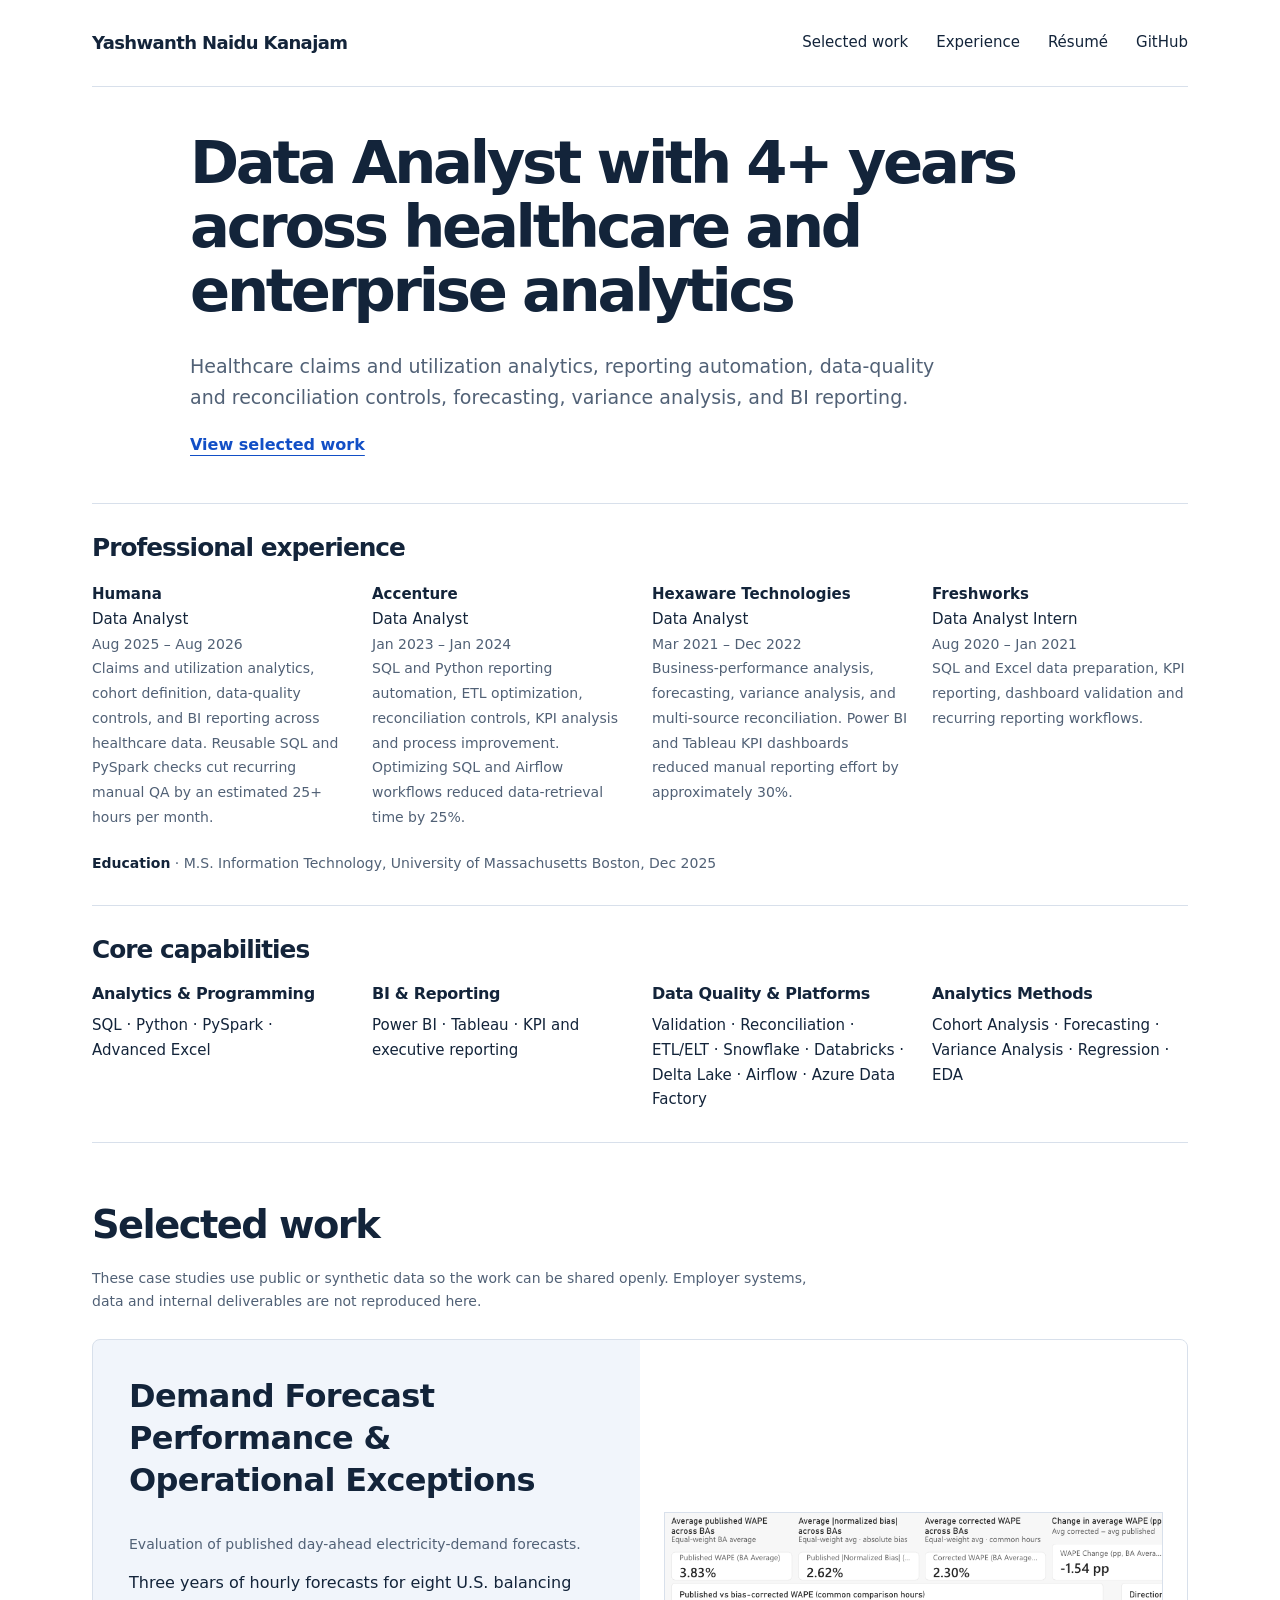
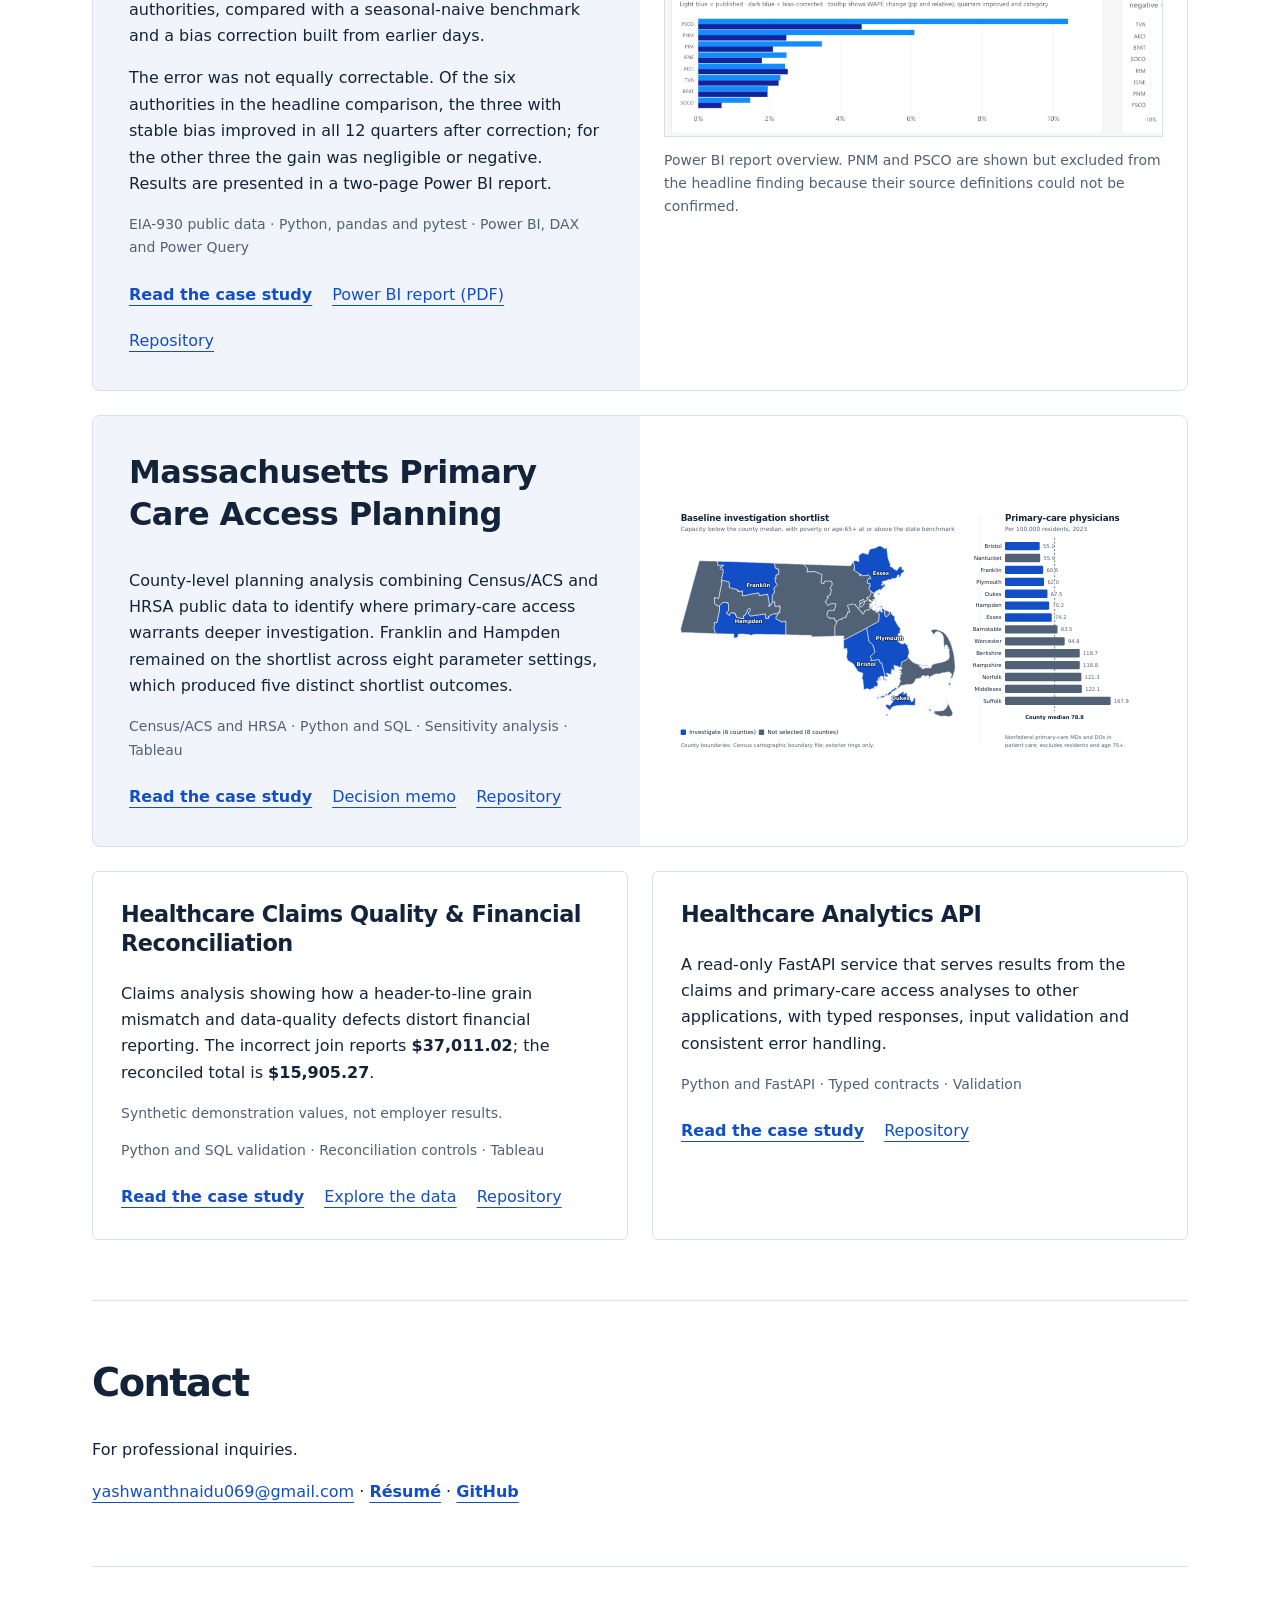
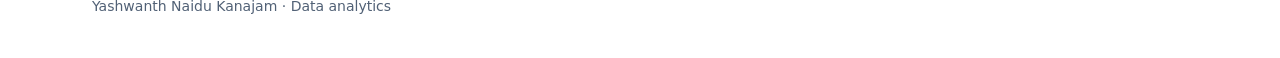
==== commit 43923d56: "Refine project presentation" ====
--- a/index.html
+++ b/index.html
@@ -1,7 +1,7 @@
-<!doctype html><html lang="en"><head><meta charset="utf-8"><meta name="viewport" content="width=device-width,initial-scale=1"><title>Yashwanth Naidu Kanajam | Data Analyst</title><meta name="description" content="Data Analyst with 4+ years across healthcare and enterprise analytics, with selected work in forecast performance, data quality, decision analysis, BI reporting and analytics delivery."><link rel="icon" type="image/svg+xml" href="data:image/svg+xml,%3Csvg xmlns='http://www.w3.org/2000/svg' viewBox='0 0 32 32'%3E%3Crect width='32' height='32' rx='5' fill='%2313243a'/%3E%3Cpath d='M7 8l7 9v8h4v-8l7-9h-5l-4 5-4-5z' fill='%238eb4ff'/%3E%3C/svg%3E"><link rel="stylesheet" href="styles.css"><link rel="stylesheet" href="explorer.css"><script defer src="site.js"></script><style>.hero{grid-template-columns:1fr}.hero>div{width:100%;max-width:900px;margin-inline:auto}.hero .lead{max-width:780px}.contact-links{margin:0}@media(max-width:480px){.contact-links a{display:block;width:fit-content;margin-bottom:10px}.contact-links .sep{display:none}}.compact{padding:30px 0}.compact h2{font-size:1.55rem;margin-bottom:20px}.experience-strip,.capability-strip{display:grid;grid-template-columns:repeat(4,minmax(0,1fr));gap:24px}.experience-strip p,.capability-strip p{margin:0;font-size:.9375rem}.capability-strip h3{font-size:1rem;margin-bottom:8px}.about-links a{overflow-wrap:anywhere}@media(max-width:900px){.experience-strip,.capability-strip{grid-template-columns:repeat(2,minmax(0,1fr))}}@media(max-width:480px){.capability-strip{grid-template-columns:1fr}.hero h1{font-size:2.4rem}}</style><link rel="canonical" href="https://yashwanth-kanajam.github.io/"><meta property="og:type" content="website"><meta property="og:url" content="https://yashwanth-kanajam.github.io/"><meta property="og:title" content="Yashwanth Naidu Kanajam | Data Analyst"><meta property="og:description" content="Data Analyst with 4+ years across healthcare and enterprise analytics, with selected work in forecast performance, data quality, decision analysis, BI reporting and analytics delivery."></head><body><a class="skip" href="#main">Skip to content</a><div class="wrap"><header><a class="brand" href="index.html">Yashwanth Naidu Kanajam</a><nav aria-label="Main navigation"><a href="index.html#work">Selected work</a><a href="index.html#experience">Experience</a><a href="https://github.com/yashwanth-kanajam">GitHub</a></nav></header><main id="main" tabindex="-1">
+<!doctype html><html lang="en"><head><meta charset="utf-8"><meta name="viewport" content="width=device-width,initial-scale=1"><title>Yashwanth Naidu Kanajam | Data Analyst</title><meta name="description" content="Data Analyst with 4+ years across healthcare and enterprise analytics, with selected work in forecast performance, data quality, decision analysis, BI reporting and analytics delivery."><link rel="icon" type="image/svg+xml" href="data:image/svg+xml,%3Csvg xmlns='http://www.w3.org/2000/svg' viewBox='0 0 32 32'%3E%3Crect width='32' height='32' rx='5' fill='%2313243a'/%3E%3Cpath d='M7 8l7 9v8h4v-8l7-9h-5l-4 5-4-5z' fill='%238eb4ff'/%3E%3C/svg%3E"><link rel="stylesheet" href="styles.css"><link rel="stylesheet" href="explorer.css"><script defer src="site.js"></script><style>.hero{grid-template-columns:1fr}.hero>div{width:100%;max-width:900px;margin-inline:auto}.hero .lead{max-width:780px}.contact-links{margin:0}@media(max-width:480px){.contact-links a{display:block;width:fit-content;margin-bottom:10px}.contact-links .sep{display:none}}.compact{padding:30px 0}.compact h2{font-size:1.55rem;margin-bottom:20px}.experience-strip,.capability-strip{display:grid;grid-template-columns:repeat(4,minmax(0,1fr));gap:24px}.experience-strip p,.capability-strip p{margin:0;font-size:.9375rem}.capability-strip h3{font-size:1rem;margin-bottom:8px}.about-links a{overflow-wrap:anywhere}@media(max-width:900px){.experience-strip,.capability-strip{grid-template-columns:repeat(2,minmax(0,1fr))}}@media(max-width:480px){.capability-strip{grid-template-columns:1fr}.hero h1{font-size:2.4rem}}</style><link rel="canonical" href="https://yashwanth-kanajam.github.io/"><meta property="og:type" content="website"><meta property="og:url" content="https://yashwanth-kanajam.github.io/"><meta property="og:title" content="Yashwanth Naidu Kanajam | Data Analyst"><meta property="og:description" content="Data Analyst with 4+ years across healthcare and enterprise analytics, with selected work in forecast performance, data quality, decision analysis, BI reporting and analytics delivery."></head><body><a class="skip" href="#main">Skip to content</a><div class="wrap"><header><a class="brand" href="index.html">Yashwanth Naidu Kanajam</a><nav aria-label="Main navigation"><a href="index.html#work">Selected work</a><a href="index.html#experience">Experience</a><a href="downloads/Yashwanth-Naidu-Kanajam-Resume.pdf">R&eacute;sum&eacute;</a><a href="https://github.com/yashwanth-kanajam">GitHub</a></nav></header><main id="main" tabindex="-1">
 <section class="hero"><div><h1>Data Analyst with 4+ years across healthcare and enterprise analytics</h1><p class="lead">Healthcare claims and utilization analytics, reporting automation, data-quality and reconciliation controls, forecasting, variance analysis, and BI reporting.</p><a class="text-link" href="#work">View selected work</a></div></section>
 <section class="section compact" id="experience" aria-labelledby="experience-title"><h2 id="experience-title">Professional experience</h2><div class="experience-strip"><p><strong>Humana</strong><br>Data Analyst<br><span class="meta">Aug 2025 – Aug 2026</span><br><span class="meta">Claims and utilization analytics, cohort definition, data-quality controls, and BI reporting across healthcare data. Reusable SQL and PySpark checks cut recurring manual QA by an estimated 25+ hours per month.</span></p><p><strong>Accenture</strong><br>Data Analyst<br><span class="meta">Jan 2023 – Jan 2024</span><br><span class="meta">SQL and Python reporting automation, ETL optimization, reconciliation controls, KPI analysis and process improvement. Optimizing SQL and Airflow workflows reduced data-retrieval time by 25%.</span></p><p><strong>Hexaware Technologies</strong><br>Data Analyst<br><span class="meta">Mar 2021 – Dec 2022</span><br><span class="meta">Business-performance analysis, forecasting, variance analysis, and multi-source reconciliation. Power BI and Tableau KPI dashboards reduced manual reporting effort by approximately 30%.</span></p><p><strong>Freshworks</strong><br>Data Analyst Intern<br><span class="meta">Aug 2020 – Jan 2021</span><br><span class="meta">SQL and Excel data preparation, KPI reporting, dashboard validation and recurring reporting workflows.</span></p></div><p class="meta" style="margin:22px 0 0"><strong style="color:var(--ink)">Education</strong> · M.S. Information Technology, University of Massachusetts Boston, Dec 2025</p></section>
 <section class="section compact" aria-labelledby="capabilities-title"><h2 id="capabilities-title">Core capabilities</h2><div class="capability-strip"><div><h3>Analytics &amp; Programming</h3><p>SQL · Python · PySpark · Advanced Excel</p></div><div><h3>BI &amp; Reporting</h3><p>Power BI · Tableau · KPI and executive reporting</p></div><div><h3>Data Quality &amp; Platforms</h3><p>Validation · Reconciliation · ETL/ELT · Snowflake · Databricks · Delta Lake · Airflow · Azure Data Factory</p></div><div><h3>Analytics Methods</h3><p>Cohort Analysis · Forecasting · Variance Analysis · Regression · EDA</p></div></div></section>
-<section class="section" id="work"><div class="section-head"><h2>Selected work</h2></div><p class="meta" style="max-width:720px;margin:-8px 0 26px">These case studies use public or synthetic data so the work can be shared openly. Employer systems, data and internal deliverables are not reproduced here.</p><article class="feature" style="margin-bottom:24px"><div class="feature-copy"><h3>Demand Forecast Performance &amp; Operational Exceptions</h3><p class="meta">Evaluation of published day-ahead electricity-demand forecasts across selected U.S. balancing authorities.</p><p>Three years of published forecasts for eight balancing authorities, evaluated rather than replaced: each is compared with a seasonal-naive benchmark and with a bias correction built only from prior days.</p><p>Error was not equally correctable. Of the six authorities in the headline comparison, the three with stable bias improved in all 12 quarters after correction; the other three were already close to unbiased or gained too little to justify it. The results are reported in a two-page Power BI report reconciled to the Python pipeline.</p><p class="meta">EIA-930 public data · Python, pandas and pytest · Power BI, DAX and Power Query</p><div class="action-row"><a class="text-link" href="forecast/index.html">Read the case study</a><a href="https://github.com/yashwanth-kanajam/demand-forecast-performance/blob/main/reports/demand_forecast_performance.pdf">Power BI report (PDF)</a><a href="https://github.com/yashwanth-kanajam/demand-forecast-performance">Repository</a></div></div><figure class="figure" style="background:var(--paper);padding:24px"><a href="assets/forecast_performance_review.png" aria-label="Open the full Forecast Performance Review report page"><img src="assets/forecast_performance_thumb.png" width="790" height="354" style="display:block;width:100%;height:auto;border:1px solid var(--line)" alt="Crop of the Power BI Forecast Performance Review page: cards for average published WAPE 3.83%, average absolute bias 2.62%, average corrected WAPE 2.30% and change of -1.54 percentage points, above a bar chart of published versus bias-corrected WAPE for each balancing authority." loading="lazy"></a><figcaption class="meta" style="margin:12px 0 0;font-size:.875rem;font-weight:400;color:var(--muted)">Power BI report overview. PNM and PSCO are shown but excluded from the headline finding because their source definitions could not be confirmed.</figcaption></figure></article><article class="feature"><div class="feature-copy"><h3>Massachusetts Primary Care Access Planning</h3><p>County-level planning analysis combining Census/ACS and HRSA public data to identify where primary-care access warrants deeper investigation. Franklin and Hampden remained on the shortlist across eight parameter settings, which produced five distinct shortlist outcomes.</p><p class="meta">Census/ACS and HRSA · Python and SQL · Sensitivity analysis · Tableau</p><div class="action-row"><a class="text-link" href="access/index.html">Read the case study</a><a href="downloads/access-decision-memo.pdf" download>Decision memo</a><a href="https://github.com/yashwanth-kanajam/ma-primary-care-access">Repository</a></div></div><figure class="figure" style="background:var(--paper);padding:24px"><img src="assets/ma_access_overview.svg" width="1200" height="620" style="display:block;width:100%;height:auto" alt="Massachusetts counties on the baseline investigation shortlist, shown beside primary-care physicians per 100,000 residents by county against the county median." loading="lazy"></figure></article>
-<div class="grid"><article class="project"><h3>Healthcare Claims Quality &amp; Financial Reconciliation</h3><p>Controlled claims analysis showing how grain mismatches and data-quality defects distort otherwise plausible financial reporting. Reconciliation brings the incorrect header-to-line result of <strong>$37,011.02</strong> back to the validated <strong>$15,905.27</strong>.</p><p class="meta">Synthetic demonstration values, not employer results.</p><p class="meta">Python and SQL validation · Reconciliation controls · Tableau</p><div class="action-row"><a class="text-link" href="claims/index.html">Read the case study</a><a href="explore/index.html">Explore the data</a><a href="https://github.com/yashwanth-kanajam/healthcare-claims-quality">Repository</a></div></article><article class="project"><h3>Healthcare Analytics API</h3><p>A read-only FastAPI interface that serves the validated outputs of the claims and primary-care access analyses to other applications, with typed contracts, input validation, predictable errors, and reconciliation to the source artifacts.</p><p class="meta">Python and FastAPI · Typed contracts · Validation</p><div class="action-row"><a class="text-link" href="api/index.html">Read the case study</a><a href="https://github.com/yashwanth-kanajam/healthcare-analytics-api">Repository</a></div></article></div></section>
-<section class="section" id="about"><h2>Contact</h2><p>For professional inquiries.</p><p class="contact-links"><a href="mailto:yashwanthnaidu069@gmail.com">yashwanthnaidu069@gmail.com</a><span class="sep" aria-hidden="true"> · </span><a class="text-link" href="https://github.com/yashwanth-kanajam">GitHub</a></p></section></main><footer><span>Yashwanth Naidu Kanajam · Data analytics</span></footer></div></body></html>+<section class="section" id="work"><div class="section-head"><h2>Selected work</h2></div><p class="meta" style="max-width:720px;margin:-8px 0 26px">These case studies use public or synthetic data so the work can be shared openly. Employer systems, data and internal deliverables are not reproduced here.</p><article class="feature" style="margin-bottom:24px"><div class="feature-copy"><h3>Demand Forecast Performance &amp; Operational Exceptions</h3><p class="meta">Evaluation of published day-ahead electricity-demand forecasts.</p><p>Three years of hourly forecasts for eight U.S. balancing authorities, compared with a seasonal-naive benchmark and a bias correction built from earlier days.</p><p>The error was not equally correctable. Of the six authorities in the headline comparison, the three with stable bias improved in all 12 quarters after correction; for the other three the gain was negligible or negative. Results are presented in a two-page Power BI report.</p><p class="meta">EIA-930 public data · Python, pandas and pytest · Power BI, DAX and Power Query</p><div class="action-row"><a class="text-link" href="forecast/index.html">Read the case study</a><a href="https://github.com/yashwanth-kanajam/demand-forecast-performance/blob/main/reports/demand_forecast_performance.pdf">Power BI report (PDF)</a><a href="https://github.com/yashwanth-kanajam/demand-forecast-performance">Repository</a></div></div><figure class="figure" style="background:var(--paper);padding:24px"><a href="assets/forecast_performance_review.png" aria-label="Open the full Forecast Performance Review report page"><img src="assets/forecast_performance_thumb.png" width="790" height="354" style="display:block;width:100%;height:auto;border:1px solid var(--line)" alt="Crop of the Power BI Forecast Performance Review page: cards for average published WAPE 3.83%, average absolute bias 2.62%, average corrected WAPE 2.30% and change of -1.54 percentage points, above a bar chart of published versus bias-corrected WAPE for each balancing authority." loading="lazy"></a><figcaption class="meta" style="margin:12px 0 0;font-size:.875rem;font-weight:400;color:var(--muted)">Power BI report overview. PNM and PSCO are shown but excluded from the headline finding because their source definitions could not be confirmed.</figcaption></figure></article><article class="feature"><div class="feature-copy"><h3>Massachusetts Primary Care Access Planning</h3><p>County-level planning analysis combining Census/ACS and HRSA public data to identify where primary-care access warrants deeper investigation. Franklin and Hampden remained on the shortlist across eight parameter settings, which produced five distinct shortlist outcomes.</p><p class="meta">Census/ACS and HRSA · Python and SQL · Sensitivity analysis · Tableau</p><div class="action-row"><a class="text-link" href="access/index.html">Read the case study</a><a href="downloads/access-decision-memo.pdf" download>Decision memo</a><a href="https://github.com/yashwanth-kanajam/ma-primary-care-access">Repository</a></div></div><figure class="figure" style="background:var(--paper);padding:24px"><img src="assets/ma_access_overview.svg" width="1200" height="620" style="display:block;width:100%;height:auto" alt="Massachusetts counties on the baseline investigation shortlist, shown beside primary-care physicians per 100,000 residents by county against the county median." loading="lazy"></figure></article>
+<div class="grid"><article class="project"><h3>Healthcare Claims Quality &amp; Financial Reconciliation</h3><p>Claims analysis showing how a header-to-line grain mismatch and data-quality defects distort financial reporting. The incorrect join reports <strong>$37,011.02</strong>; the reconciled total is <strong>$15,905.27</strong>.</p><p class="meta">Synthetic demonstration values, not employer results.</p><p class="meta">Python and SQL validation · Reconciliation controls · Tableau</p><div class="action-row"><a class="text-link" href="claims/index.html">Read the case study</a><a href="explore/index.html">Explore the data</a><a href="https://github.com/yashwanth-kanajam/healthcare-claims-quality">Repository</a></div></article><article class="project"><h3>Healthcare Analytics API</h3><p>A read-only FastAPI service that serves results from the claims and primary-care access analyses to other applications, with typed responses, input validation and consistent error handling.</p><p class="meta">Python and FastAPI · Typed contracts · Validation</p><div class="action-row"><a class="text-link" href="api/index.html">Read the case study</a><a href="https://github.com/yashwanth-kanajam/healthcare-analytics-api">Repository</a></div></article></div></section>
+<section class="section" id="about"><h2>Contact</h2><p>For professional inquiries.</p><p class="contact-links"><a href="mailto:yashwanthnaidu069@gmail.com">yashwanthnaidu069@gmail.com</a><span class="sep" aria-hidden="true"> · </span><a class="text-link" href="downloads/Yashwanth-Naidu-Kanajam-Resume.pdf" download>Résumé</a><span class="sep" aria-hidden="true"> · </span><a class="text-link" href="https://github.com/yashwanth-kanajam">GitHub</a></p></section></main><footer><span>Yashwanth Naidu Kanajam · Data analytics</span></footer></div></body></html>
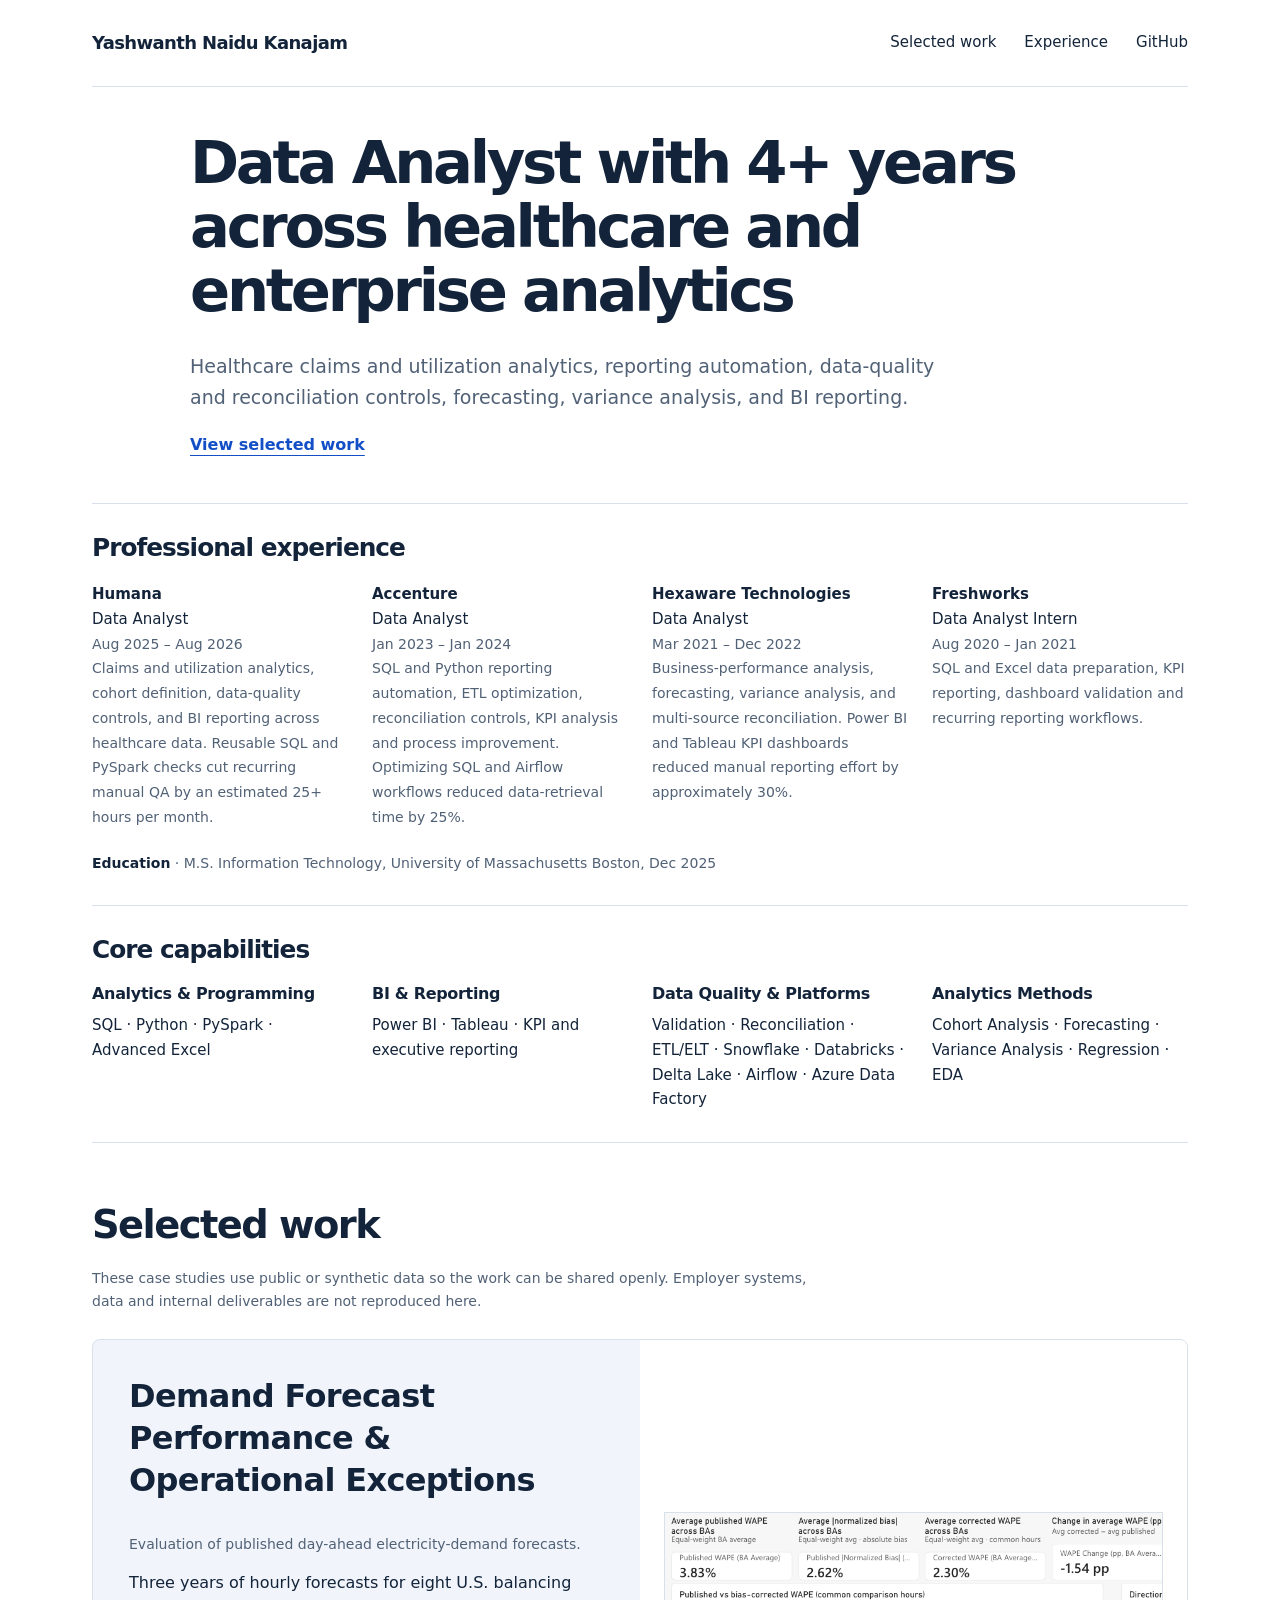
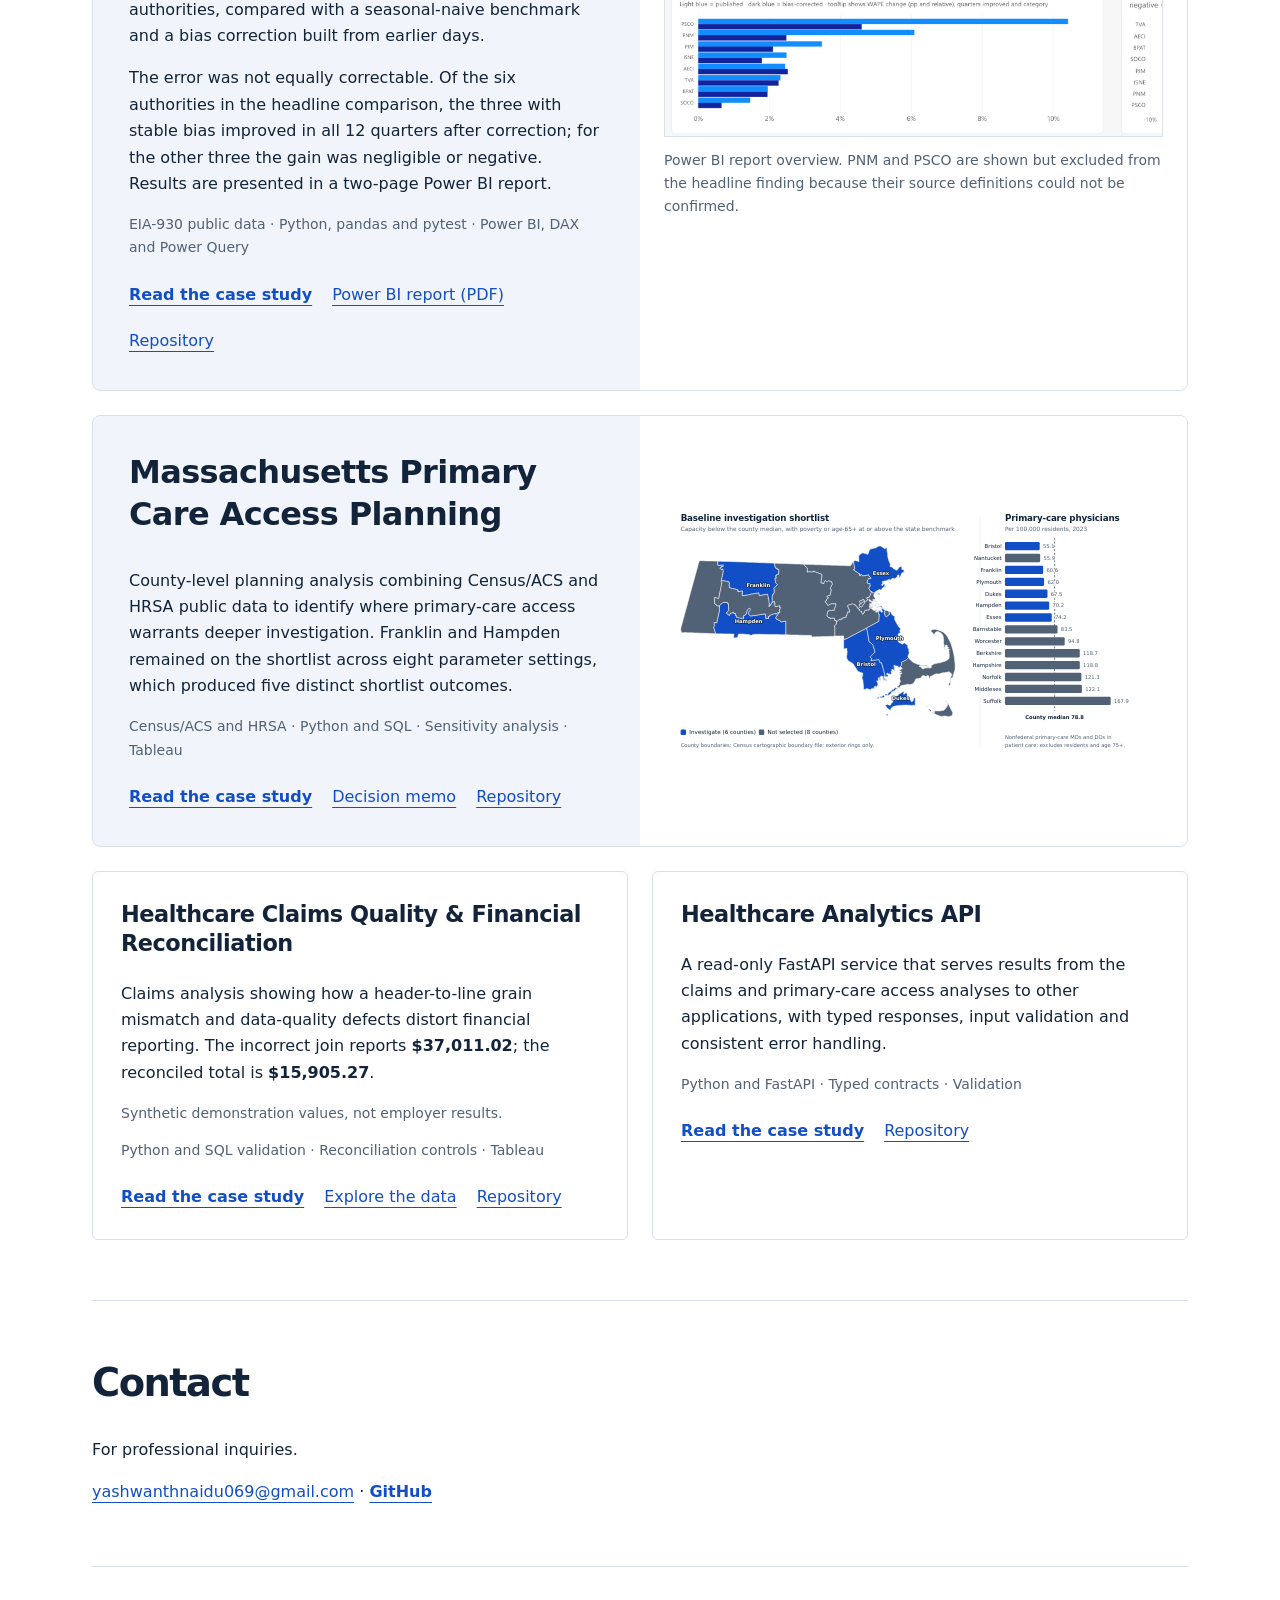
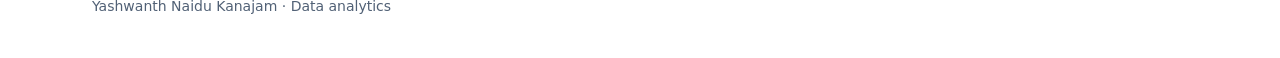
==== commit fbd328de: "Refine project presentation" ====
--- a/index.html
+++ b/index.html
@@ -1,7 +1,7 @@
-<!doctype html><html lang="en"><head><meta charset="utf-8"><meta name="viewport" content="width=device-width,initial-scale=1"><title>Yashwanth Naidu Kanajam | Data Analyst</title><meta name="description" content="Data Analyst with 4+ years across healthcare and enterprise analytics, with selected work in forecast performance, data quality, decision analysis, BI reporting and analytics delivery."><link rel="icon" type="image/svg+xml" href="data:image/svg+xml,%3Csvg xmlns='http://www.w3.org/2000/svg' viewBox='0 0 32 32'%3E%3Crect width='32' height='32' rx='5' fill='%2313243a'/%3E%3Cpath d='M7 8l7 9v8h4v-8l7-9h-5l-4 5-4-5z' fill='%238eb4ff'/%3E%3C/svg%3E"><link rel="stylesheet" href="styles.css"><link rel="stylesheet" href="explorer.css"><script defer src="site.js"></script><style>.hero{grid-template-columns:1fr}.hero>div{width:100%;max-width:900px;margin-inline:auto}.hero .lead{max-width:780px}.contact-links{margin:0}@media(max-width:480px){.contact-links a{display:block;width:fit-content;margin-bottom:10px}.contact-links .sep{display:none}}.compact{padding:30px 0}.compact h2{font-size:1.55rem;margin-bottom:20px}.experience-strip,.capability-strip{display:grid;grid-template-columns:repeat(4,minmax(0,1fr));gap:24px}.experience-strip p,.capability-strip p{margin:0;font-size:.9375rem}.capability-strip h3{font-size:1rem;margin-bottom:8px}.about-links a{overflow-wrap:anywhere}@media(max-width:900px){.experience-strip,.capability-strip{grid-template-columns:repeat(2,minmax(0,1fr))}}@media(max-width:480px){.capability-strip{grid-template-columns:1fr}.hero h1{font-size:2.4rem}}</style><link rel="canonical" href="https://yashwanth-kanajam.github.io/"><meta property="og:type" content="website"><meta property="og:url" content="https://yashwanth-kanajam.github.io/"><meta property="og:title" content="Yashwanth Naidu Kanajam | Data Analyst"><meta property="og:description" content="Data Analyst with 4+ years across healthcare and enterprise analytics, with selected work in forecast performance, data quality, decision analysis, BI reporting and analytics delivery."></head><body><a class="skip" href="#main">Skip to content</a><div class="wrap"><header><a class="brand" href="index.html">Yashwanth Naidu Kanajam</a><nav aria-label="Main navigation"><a href="index.html#work">Selected work</a><a href="index.html#experience">Experience</a><a href="downloads/Yashwanth-Naidu-Kanajam-Resume.pdf">R&eacute;sum&eacute;</a><a href="https://github.com/yashwanth-kanajam">GitHub</a></nav></header><main id="main" tabindex="-1">
+<!doctype html><html lang="en"><head><meta charset="utf-8"><meta name="viewport" content="width=device-width,initial-scale=1"><title>Yashwanth Naidu Kanajam | Data Analyst</title><meta name="description" content="Data Analyst with 4+ years across healthcare and enterprise analytics, with selected work in forecast performance, data quality, decision analysis, BI reporting and analytics delivery."><link rel="icon" type="image/svg+xml" href="data:image/svg+xml,%3Csvg xmlns='http://www.w3.org/2000/svg' viewBox='0 0 32 32'%3E%3Crect width='32' height='32' rx='5' fill='%2313243a'/%3E%3Cpath d='M7 8l7 9v8h4v-8l7-9h-5l-4 5-4-5z' fill='%238eb4ff'/%3E%3C/svg%3E"><link rel="stylesheet" href="styles.css"><link rel="stylesheet" href="explorer.css"><script defer src="site.js"></script><style>.hero{grid-template-columns:1fr}.hero>div{width:100%;max-width:900px;margin-inline:auto}.hero .lead{max-width:780px}.contact-links{margin:0}@media(max-width:480px){.contact-links a{display:block;width:fit-content;margin-bottom:10px}.contact-links .sep{display:none}}.compact{padding:30px 0}.compact h2{font-size:1.55rem;margin-bottom:20px}.experience-strip,.capability-strip{display:grid;grid-template-columns:repeat(4,minmax(0,1fr));gap:24px}.experience-strip p,.capability-strip p{margin:0;font-size:.9375rem}.capability-strip h3{font-size:1rem;margin-bottom:8px}.about-links a{overflow-wrap:anywhere}@media(max-width:900px){.experience-strip,.capability-strip{grid-template-columns:repeat(2,minmax(0,1fr))}}@media(max-width:480px){.capability-strip{grid-template-columns:1fr}.hero h1{font-size:2.4rem}}</style><link rel="canonical" href="https://yashwanth-kanajam.github.io/"><meta property="og:type" content="website"><meta property="og:url" content="https://yashwanth-kanajam.github.io/"><meta property="og:title" content="Yashwanth Naidu Kanajam | Data Analyst"><meta property="og:description" content="Data Analyst with 4+ years across healthcare and enterprise analytics, with selected work in forecast performance, data quality, decision analysis, BI reporting and analytics delivery."></head><body><a class="skip" href="#main">Skip to content</a><div class="wrap"><header><a class="brand" href="index.html">Yashwanth Naidu Kanajam</a><nav aria-label="Main navigation"><a href="index.html#work">Selected work</a><a href="index.html#experience">Experience</a><a href="https://github.com/yashwanth-kanajam">GitHub</a></nav></header><main id="main" tabindex="-1">
 <section class="hero"><div><h1>Data Analyst with 4+ years across healthcare and enterprise analytics</h1><p class="lead">Healthcare claims and utilization analytics, reporting automation, data-quality and reconciliation controls, forecasting, variance analysis, and BI reporting.</p><a class="text-link" href="#work">View selected work</a></div></section>
 <section class="section compact" id="experience" aria-labelledby="experience-title"><h2 id="experience-title">Professional experience</h2><div class="experience-strip"><p><strong>Humana</strong><br>Data Analyst<br><span class="meta">Aug 2025 – Aug 2026</span><br><span class="meta">Claims and utilization analytics, cohort definition, data-quality controls, and BI reporting across healthcare data. Reusable SQL and PySpark checks cut recurring manual QA by an estimated 25+ hours per month.</span></p><p><strong>Accenture</strong><br>Data Analyst<br><span class="meta">Jan 2023 – Jan 2024</span><br><span class="meta">SQL and Python reporting automation, ETL optimization, reconciliation controls, KPI analysis and process improvement. Optimizing SQL and Airflow workflows reduced data-retrieval time by 25%.</span></p><p><strong>Hexaware Technologies</strong><br>Data Analyst<br><span class="meta">Mar 2021 – Dec 2022</span><br><span class="meta">Business-performance analysis, forecasting, variance analysis, and multi-source reconciliation. Power BI and Tableau KPI dashboards reduced manual reporting effort by approximately 30%.</span></p><p><strong>Freshworks</strong><br>Data Analyst Intern<br><span class="meta">Aug 2020 – Jan 2021</span><br><span class="meta">SQL and Excel data preparation, KPI reporting, dashboard validation and recurring reporting workflows.</span></p></div><p class="meta" style="margin:22px 0 0"><strong style="color:var(--ink)">Education</strong> · M.S. Information Technology, University of Massachusetts Boston, Dec 2025</p></section>
 <section class="section compact" aria-labelledby="capabilities-title"><h2 id="capabilities-title">Core capabilities</h2><div class="capability-strip"><div><h3>Analytics &amp; Programming</h3><p>SQL · Python · PySpark · Advanced Excel</p></div><div><h3>BI &amp; Reporting</h3><p>Power BI · Tableau · KPI and executive reporting</p></div><div><h3>Data Quality &amp; Platforms</h3><p>Validation · Reconciliation · ETL/ELT · Snowflake · Databricks · Delta Lake · Airflow · Azure Data Factory</p></div><div><h3>Analytics Methods</h3><p>Cohort Analysis · Forecasting · Variance Analysis · Regression · EDA</p></div></div></section>
 <section class="section" id="work"><div class="section-head"><h2>Selected work</h2></div><p class="meta" style="max-width:720px;margin:-8px 0 26px">These case studies use public or synthetic data so the work can be shared openly. Employer systems, data and internal deliverables are not reproduced here.</p><article class="feature" style="margin-bottom:24px"><div class="feature-copy"><h3>Demand Forecast Performance &amp; Operational Exceptions</h3><p class="meta">Evaluation of published day-ahead electricity-demand forecasts.</p><p>Three years of hourly forecasts for eight U.S. balancing authorities, compared with a seasonal-naive benchmark and a bias correction built from earlier days.</p><p>The error was not equally correctable. Of the six authorities in the headline comparison, the three with stable bias improved in all 12 quarters after correction; for the other three the gain was negligible or negative. Results are presented in a two-page Power BI report.</p><p class="meta">EIA-930 public data · Python, pandas and pytest · Power BI, DAX and Power Query</p><div class="action-row"><a class="text-link" href="forecast/index.html">Read the case study</a><a href="https://github.com/yashwanth-kanajam/demand-forecast-performance/blob/main/reports/demand_forecast_performance.pdf">Power BI report (PDF)</a><a href="https://github.com/yashwanth-kanajam/demand-forecast-performance">Repository</a></div></div><figure class="figure" style="background:var(--paper);padding:24px"><a href="assets/forecast_performance_review.png" aria-label="Open the full Forecast Performance Review report page"><img src="assets/forecast_performance_thumb.png" width="790" height="354" style="display:block;width:100%;height:auto;border:1px solid var(--line)" alt="Crop of the Power BI Forecast Performance Review page: cards for average published WAPE 3.83%, average absolute bias 2.62%, average corrected WAPE 2.30% and change of -1.54 percentage points, above a bar chart of published versus bias-corrected WAPE for each balancing authority." loading="lazy"></a><figcaption class="meta" style="margin:12px 0 0;font-size:.875rem;font-weight:400;color:var(--muted)">Power BI report overview. PNM and PSCO are shown but excluded from the headline finding because their source definitions could not be confirmed.</figcaption></figure></article><article class="feature"><div class="feature-copy"><h3>Massachusetts Primary Care Access Planning</h3><p>County-level planning analysis combining Census/ACS and HRSA public data to identify where primary-care access warrants deeper investigation. Franklin and Hampden remained on the shortlist across eight parameter settings, which produced five distinct shortlist outcomes.</p><p class="meta">Census/ACS and HRSA · Python and SQL · Sensitivity analysis · Tableau</p><div class="action-row"><a class="text-link" href="access/index.html">Read the case study</a><a href="downloads/access-decision-memo.pdf" download>Decision memo</a><a href="https://github.com/yashwanth-kanajam/ma-primary-care-access">Repository</a></div></div><figure class="figure" style="background:var(--paper);padding:24px"><img src="assets/ma_access_overview.svg" width="1200" height="620" style="display:block;width:100%;height:auto" alt="Massachusetts counties on the baseline investigation shortlist, shown beside primary-care physicians per 100,000 residents by county against the county median." loading="lazy"></figure></article>
 <div class="grid"><article class="project"><h3>Healthcare Claims Quality &amp; Financial Reconciliation</h3><p>Claims analysis showing how a header-to-line grain mismatch and data-quality defects distort financial reporting. The incorrect join reports <strong>$37,011.02</strong>; the reconciled total is <strong>$15,905.27</strong>.</p><p class="meta">Synthetic demonstration values, not employer results.</p><p class="meta">Python and SQL validation · Reconciliation controls · Tableau</p><div class="action-row"><a class="text-link" href="claims/index.html">Read the case study</a><a href="explore/index.html">Explore the data</a><a href="https://github.com/yashwanth-kanajam/healthcare-claims-quality">Repository</a></div></article><article class="project"><h3>Healthcare Analytics API</h3><p>A read-only FastAPI service that serves results from the claims and primary-care access analyses to other applications, with typed responses, input validation and consistent error handling.</p><p class="meta">Python and FastAPI · Typed contracts · Validation</p><div class="action-row"><a class="text-link" href="api/index.html">Read the case study</a><a href="https://github.com/yashwanth-kanajam/healthcare-analytics-api">Repository</a></div></article></div></section>
-<section class="section" id="about"><h2>Contact</h2><p>For professional inquiries.</p><p class="contact-links"><a href="mailto:yashwanthnaidu069@gmail.com">yashwanthnaidu069@gmail.com</a><span class="sep" aria-hidden="true"> · </span><a class="text-link" href="downloads/Yashwanth-Naidu-Kanajam-Resume.pdf" download>Résumé</a><span class="sep" aria-hidden="true"> · </span><a class="text-link" href="https://github.com/yashwanth-kanajam">GitHub</a></p></section></main><footer><span>Yashwanth Naidu Kanajam · Data analytics</span></footer></div></body></html>+<section class="section" id="about"><h2>Contact</h2><p>For professional inquiries.</p><p class="contact-links"><a href="mailto:yashwanthnaidu069@gmail.com">yashwanthnaidu069@gmail.com</a><span class="sep" aria-hidden="true"> · </span><a class="text-link" href="https://github.com/yashwanth-kanajam">GitHub</a></p></section></main><footer><span>Yashwanth Naidu Kanajam · Data analytics</span></footer></div></body></html>
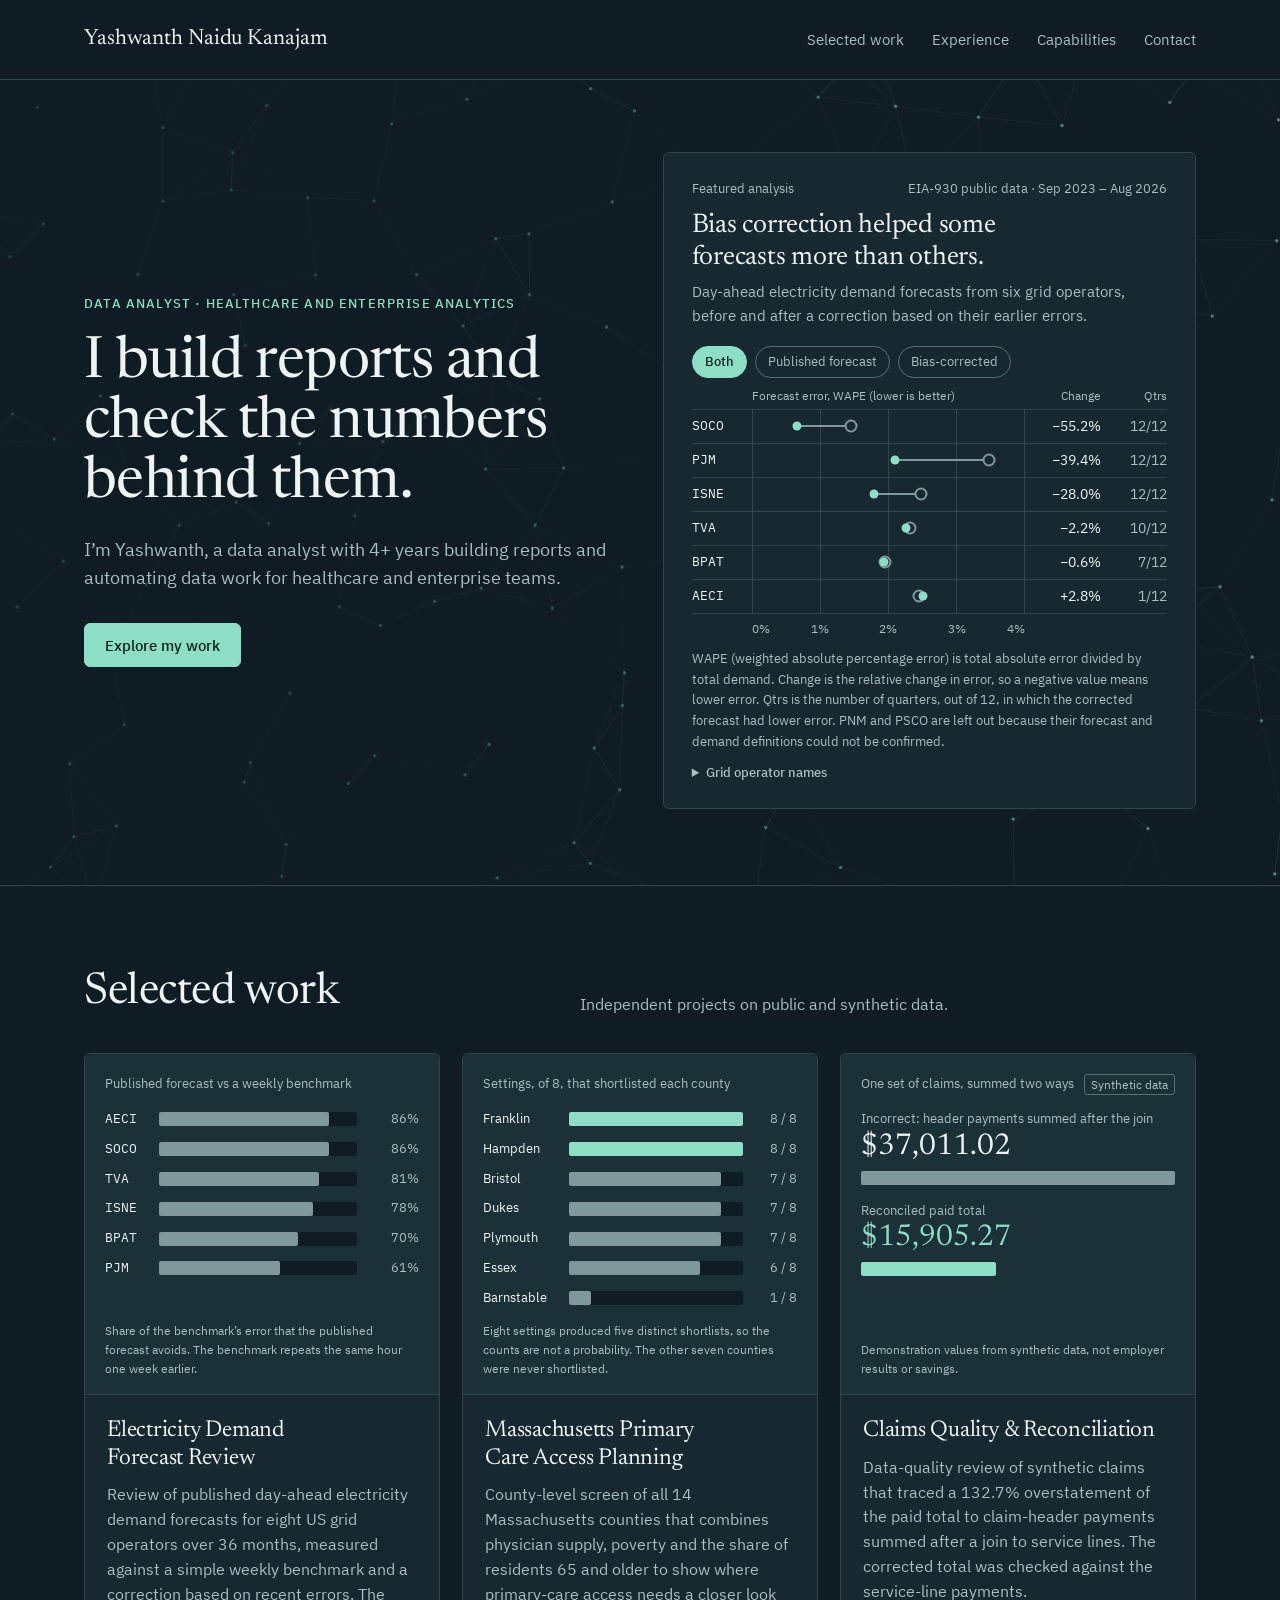
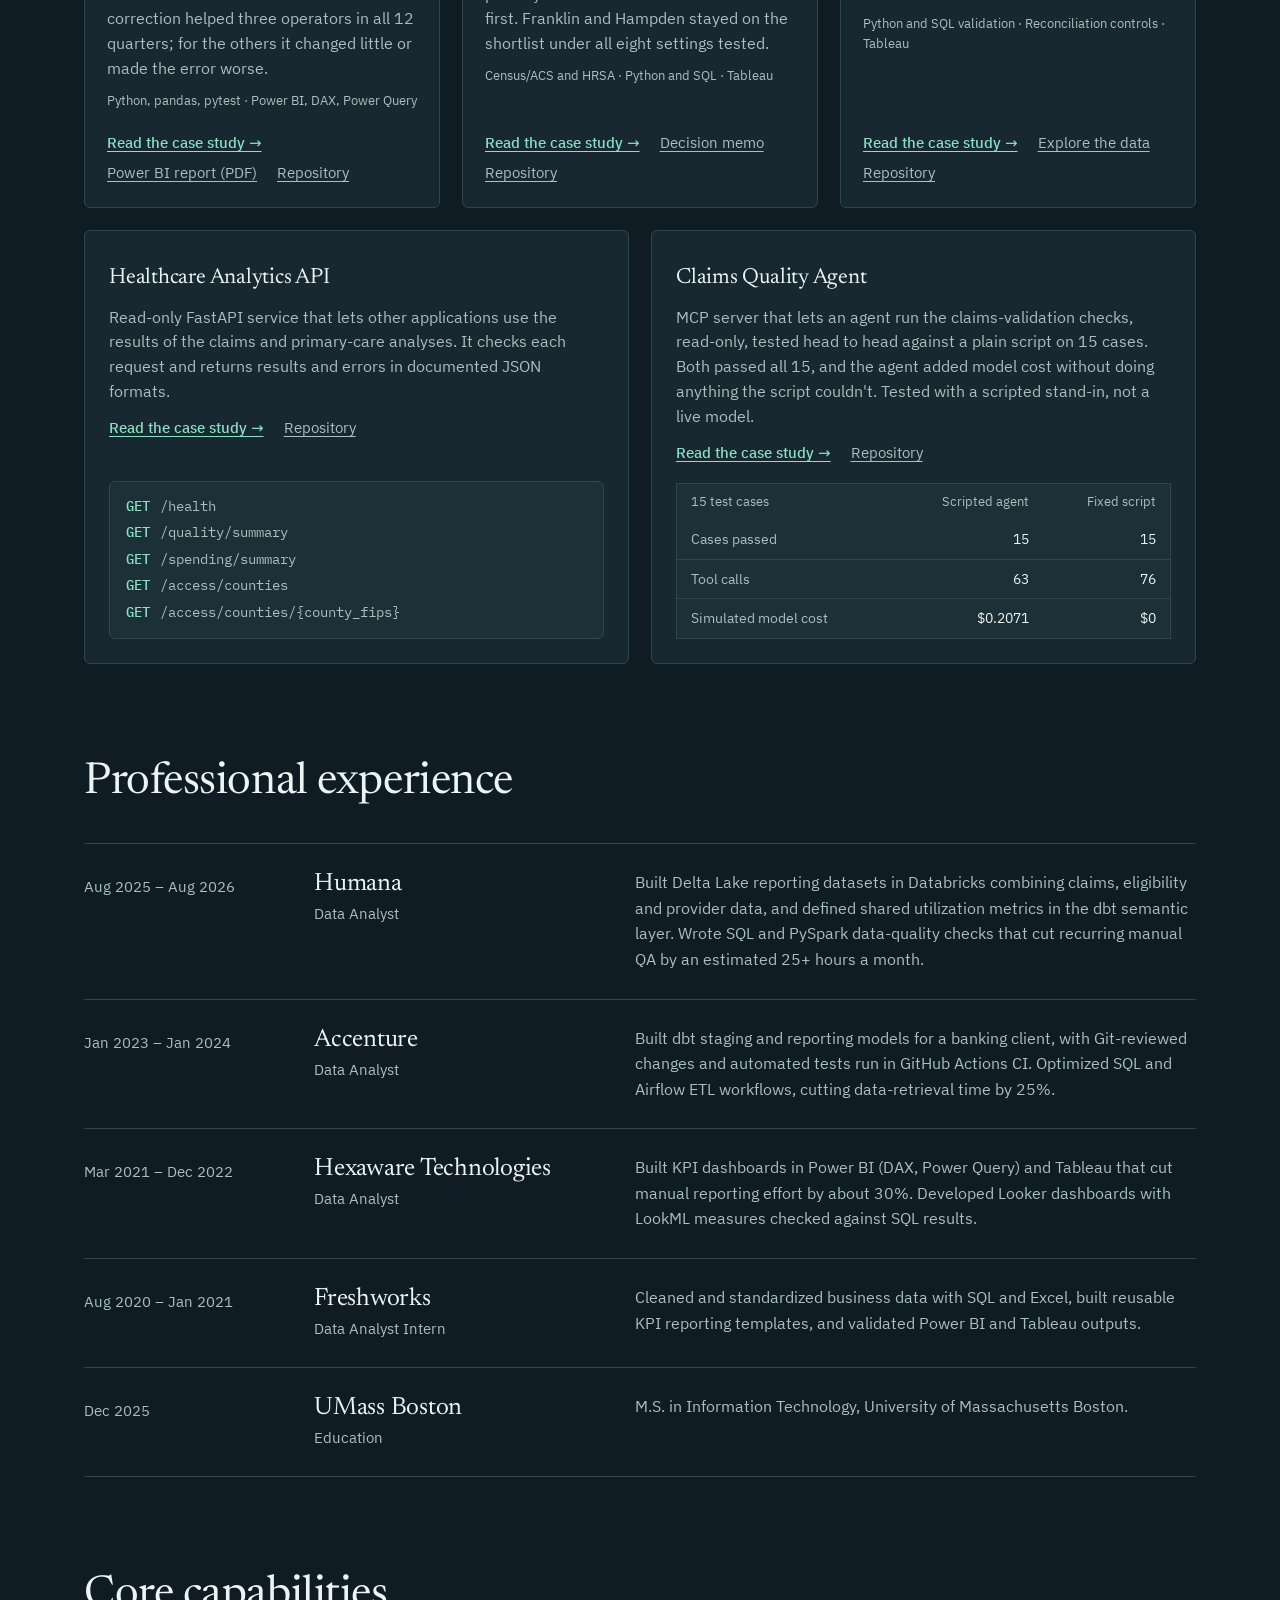
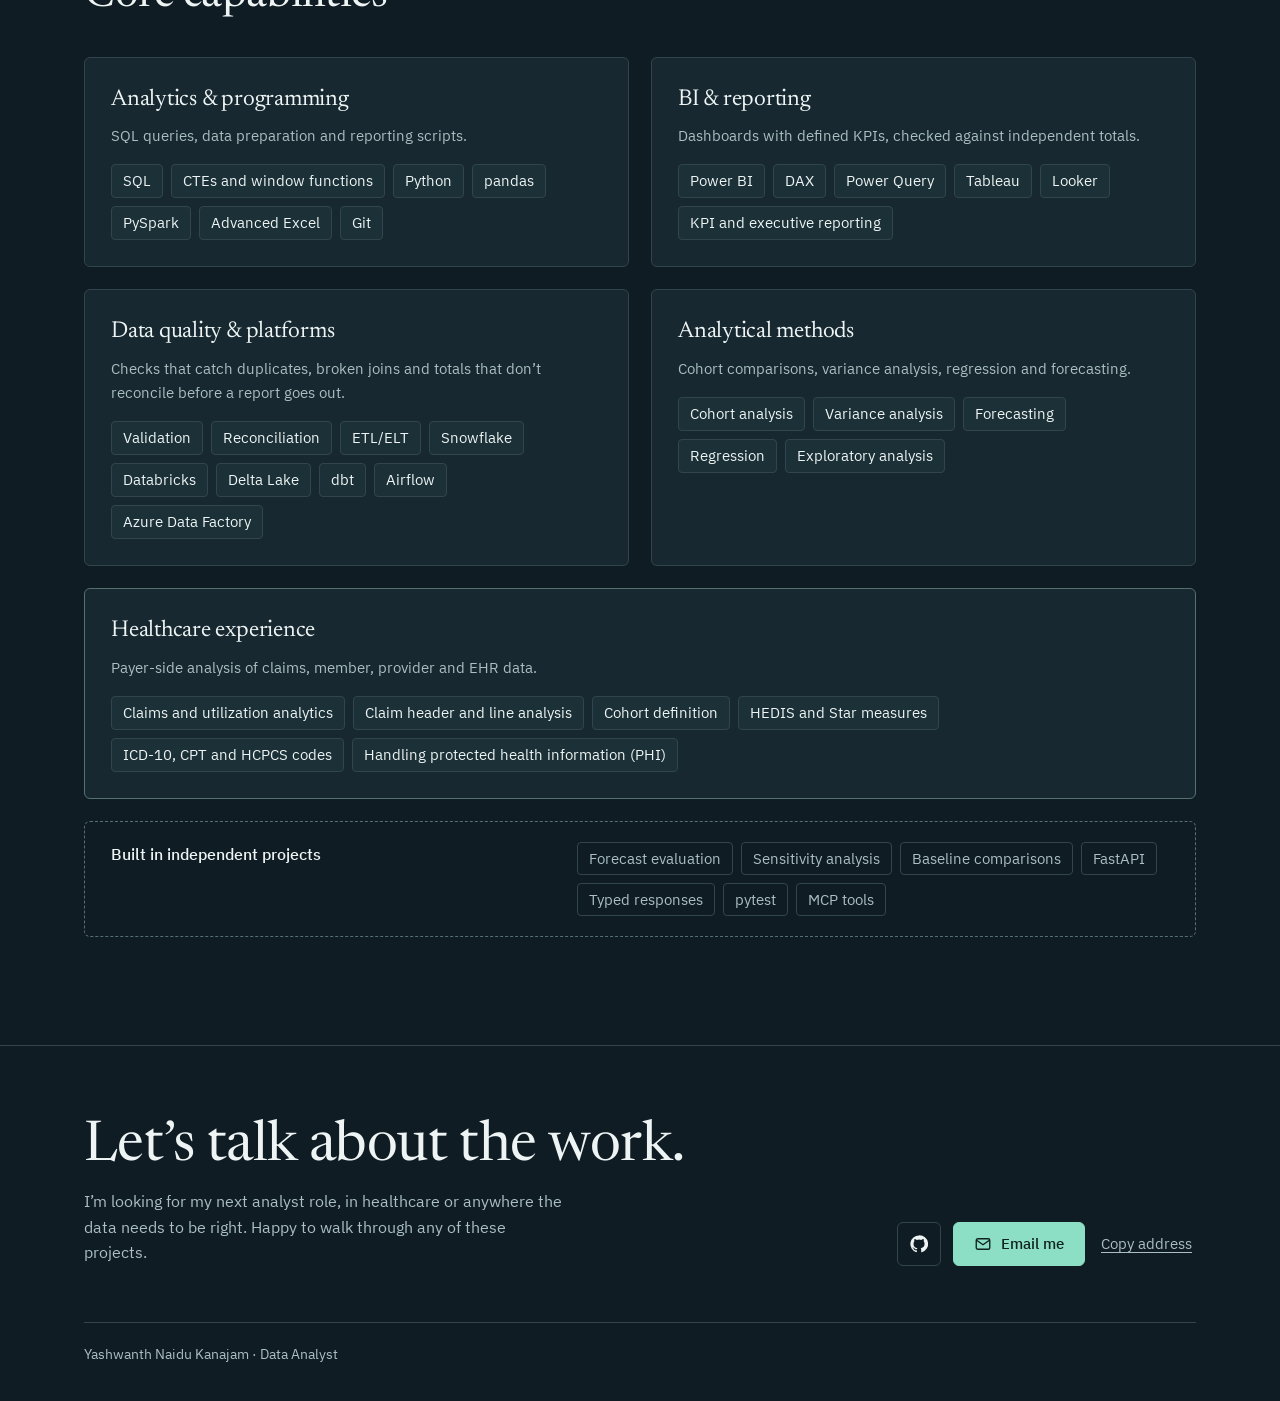
==== commit 9699d3db: "Redesign site and add Claims Quality Agent case study" ====
--- a/index.html
+++ b/index.html
@@ -1,7 +1,282 @@
-<!doctype html><html lang="en"><head><meta charset="utf-8"><meta name="viewport" content="width=device-width,initial-scale=1"><title>Yashwanth Naidu Kanajam | Data Analyst</title><meta name="description" content="Data Analyst with 4+ years across healthcare and enterprise analytics, with selected work in forecast performance, data quality, decision analysis, BI reporting and analytics delivery."><link rel="icon" type="image/svg+xml" href="data:image/svg+xml,%3Csvg xmlns='http://www.w3.org/2000/svg' viewBox='0 0 32 32'%3E%3Crect width='32' height='32' rx='5' fill='%2313243a'/%3E%3Cpath d='M7 8l7 9v8h4v-8l7-9h-5l-4 5-4-5z' fill='%238eb4ff'/%3E%3C/svg%3E"><link rel="stylesheet" href="styles.css"><link rel="stylesheet" href="explorer.css"><script defer src="site.js"></script><style>.hero{grid-template-columns:1fr}.hero>div{width:100%;max-width:900px;margin-inline:auto}.hero .lead{max-width:780px}.contact-links{margin:0}@media(max-width:480px){.contact-links a{display:block;width:fit-content;margin-bottom:10px}.contact-links .sep{display:none}}.compact{padding:30px 0}.compact h2{font-size:1.55rem;margin-bottom:20px}.experience-strip,.capability-strip{display:grid;grid-template-columns:repeat(4,minmax(0,1fr));gap:24px}.experience-strip p,.capability-strip p{margin:0;font-size:.9375rem}.capability-strip h3{font-size:1rem;margin-bottom:8px}.about-links a{overflow-wrap:anywhere}@media(max-width:900px){.experience-strip,.capability-strip{grid-template-columns:repeat(2,minmax(0,1fr))}}@media(max-width:480px){.capability-strip{grid-template-columns:1fr}.hero h1{font-size:2.4rem}}</style><link rel="canonical" href="https://yashwanth-kanajam.github.io/"><meta property="og:type" content="website"><meta property="og:url" content="https://yashwanth-kanajam.github.io/"><meta property="og:title" content="Yashwanth Naidu Kanajam | Data Analyst"><meta property="og:description" content="Data Analyst with 4+ years across healthcare and enterprise analytics, with selected work in forecast performance, data quality, decision analysis, BI reporting and analytics delivery."></head><body><a class="skip" href="#main">Skip to content</a><div class="wrap"><header><a class="brand" href="index.html">Yashwanth Naidu Kanajam</a><nav aria-label="Main navigation"><a href="index.html#work">Selected work</a><a href="index.html#experience">Experience</a><a href="https://github.com/yashwanth-kanajam">GitHub</a></nav></header><main id="main" tabindex="-1">
-<section class="hero"><div><h1>Data Analyst with 4+ years across healthcare and enterprise analytics</h1><p class="lead">Healthcare claims and utilization analytics, reporting automation, data-quality and reconciliation controls, forecasting, variance analysis, and BI reporting.</p><a class="text-link" href="#work">View selected work</a></div></section>
-<section class="section compact" id="experience" aria-labelledby="experience-title"><h2 id="experience-title">Professional experience</h2><div class="experience-strip"><p><strong>Humana</strong><br>Data Analyst<br><span class="meta">Aug 2025 – Aug 2026</span><br><span class="meta">Claims and utilization analytics, cohort definition, data-quality controls, and BI reporting across healthcare data. Reusable SQL and PySpark checks cut recurring manual QA by an estimated 25+ hours per month.</span></p><p><strong>Accenture</strong><br>Data Analyst<br><span class="meta">Jan 2023 – Jan 2024</span><br><span class="meta">SQL and Python reporting automation, ETL optimization, reconciliation controls, KPI analysis and process improvement. Optimizing SQL and Airflow workflows reduced data-retrieval time by 25%.</span></p><p><strong>Hexaware Technologies</strong><br>Data Analyst<br><span class="meta">Mar 2021 – Dec 2022</span><br><span class="meta">Business-performance analysis, forecasting, variance analysis, and multi-source reconciliation. Power BI and Tableau KPI dashboards reduced manual reporting effort by approximately 30%.</span></p><p><strong>Freshworks</strong><br>Data Analyst Intern<br><span class="meta">Aug 2020 – Jan 2021</span><br><span class="meta">SQL and Excel data preparation, KPI reporting, dashboard validation and recurring reporting workflows.</span></p></div><p class="meta" style="margin:22px 0 0"><strong style="color:var(--ink)">Education</strong> · M.S. Information Technology, University of Massachusetts Boston, Dec 2025</p></section>
-<section class="section compact" aria-labelledby="capabilities-title"><h2 id="capabilities-title">Core capabilities</h2><div class="capability-strip"><div><h3>Analytics &amp; Programming</h3><p>SQL · Python · PySpark · Advanced Excel</p></div><div><h3>BI &amp; Reporting</h3><p>Power BI · Tableau · KPI and executive reporting</p></div><div><h3>Data Quality &amp; Platforms</h3><p>Validation · Reconciliation · ETL/ELT · Snowflake · Databricks · Delta Lake · Airflow · Azure Data Factory</p></div><div><h3>Analytics Methods</h3><p>Cohort Analysis · Forecasting · Variance Analysis · Regression · EDA</p></div></div></section>
-<section class="section" id="work"><div class="section-head"><h2>Selected work</h2></div><p class="meta" style="max-width:720px;margin:-8px 0 26px">These case studies use public or synthetic data so the work can be shared openly. Employer systems, data and internal deliverables are not reproduced here.</p><article class="feature" style="margin-bottom:24px"><div class="feature-copy"><h3>Demand Forecast Performance &amp; Operational Exceptions</h3><p class="meta">Evaluation of published day-ahead electricity-demand forecasts.</p><p>Three years of hourly forecasts for eight U.S. balancing authorities, compared with a seasonal-naive benchmark and a bias correction built from earlier days.</p><p>The error was not equally correctable. Of the six authorities in the headline comparison, the three with stable bias improved in all 12 quarters after correction; for the other three the gain was negligible or negative. Results are presented in a two-page Power BI report.</p><p class="meta">EIA-930 public data · Python, pandas and pytest · Power BI, DAX and Power Query</p><div class="action-row"><a class="text-link" href="forecast/index.html">Read the case study</a><a href="https://github.com/yashwanth-kanajam/demand-forecast-performance/blob/main/reports/demand_forecast_performance.pdf">Power BI report (PDF)</a><a href="https://github.com/yashwanth-kanajam/demand-forecast-performance">Repository</a></div></div><figure class="figure" style="background:var(--paper);padding:24px"><a href="assets/forecast_performance_review.png" aria-label="Open the full Forecast Performance Review report page"><img src="assets/forecast_performance_thumb.png" width="790" height="354" style="display:block;width:100%;height:auto;border:1px solid var(--line)" alt="Crop of the Power BI Forecast Performance Review page: cards for average published WAPE 3.83%, average absolute bias 2.62%, average corrected WAPE 2.30% and change of -1.54 percentage points, above a bar chart of published versus bias-corrected WAPE for each balancing authority." loading="lazy"></a><figcaption class="meta" style="margin:12px 0 0;font-size:.875rem;font-weight:400;color:var(--muted)">Power BI report overview. PNM and PSCO are shown but excluded from the headline finding because their source definitions could not be confirmed.</figcaption></figure></article><article class="feature"><div class="feature-copy"><h3>Massachusetts Primary Care Access Planning</h3><p>County-level planning analysis combining Census/ACS and HRSA public data to identify where primary-care access warrants deeper investigation. Franklin and Hampden remained on the shortlist across eight parameter settings, which produced five distinct shortlist outcomes.</p><p class="meta">Census/ACS and HRSA · Python and SQL · Sensitivity analysis · Tableau</p><div class="action-row"><a class="text-link" href="access/index.html">Read the case study</a><a href="downloads/access-decision-memo.pdf" download>Decision memo</a><a href="https://github.com/yashwanth-kanajam/ma-primary-care-access">Repository</a></div></div><figure class="figure" style="background:var(--paper);padding:24px"><img src="assets/ma_access_overview.svg" width="1200" height="620" style="display:block;width:100%;height:auto" alt="Massachusetts counties on the baseline investigation shortlist, shown beside primary-care physicians per 100,000 residents by county against the county median." loading="lazy"></figure></article>
-<div class="grid"><article class="project"><h3>Healthcare Claims Quality &amp; Financial Reconciliation</h3><p>Claims analysis showing how a header-to-line grain mismatch and data-quality defects distort financial reporting. The incorrect join reports <strong>$37,011.02</strong>; the reconciled total is <strong>$15,905.27</strong>.</p><p class="meta">Synthetic demonstration values, not employer results.</p><p class="meta">Python and SQL validation · Reconciliation controls · Tableau</p><div class="action-row"><a class="text-link" href="claims/index.html">Read the case study</a><a href="explore/index.html">Explore the data</a><a href="https://github.com/yashwanth-kanajam/healthcare-claims-quality">Repository</a></div></article><article class="project"><h3>Healthcare Analytics API</h3><p>A read-only FastAPI service that serves results from the claims and primary-care access analyses to other applications, with typed responses, input validation and consistent error handling.</p><p class="meta">Python and FastAPI · Typed contracts · Validation</p><div class="action-row"><a class="text-link" href="api/index.html">Read the case study</a><a href="https://github.com/yashwanth-kanajam/healthcare-analytics-api">Repository</a></div></article></div></section>
-<section class="section" id="about"><h2>Contact</h2><p>For professional inquiries.</p><p class="contact-links"><a href="mailto:yashwanthnaidu069@gmail.com">yashwanthnaidu069@gmail.com</a><span class="sep" aria-hidden="true"> · </span><a class="text-link" href="https://github.com/yashwanth-kanajam">GitHub</a></p></section></main><footer><span>Yashwanth Naidu Kanajam · Data analytics</span></footer></div></body></html>+<!doctype html>
+<html lang="en">
+<head>
+<meta charset="utf-8">
+<meta name="viewport" content="width=device-width,initial-scale=1">
+<title>Yashwanth Naidu Kanajam | Data Analyst</title>
+<meta name="description" content="Data Analyst with 4+ years across healthcare and enterprise analytics, with selected work in forecast performance, data quality, decision analysis, BI reporting and analytics delivery.">
+<meta name="theme-color" content="#101C24">
+<link rel="icon" type="image/svg+xml" href="data:image/svg+xml,%3Csvg xmlns='http://www.w3.org/2000/svg' viewBox='0 0 32 32'%3E%3Crect width='32' height='32' rx='5' fill='%23101C24'/%3E%3Cpath d='M7 8l7 9v8h4v-8l7-9h-5l-4 5-4-5z' fill='%238CDEC4'/%3E%3C/svg%3E">
+<link rel="preload" href="fonts/newsreader-latin-opsz-normal.woff2" as="font" type="font/woff2" crossorigin>
+<link rel="stylesheet" href="styles.css?v=11">
+<script defer src="home.js?v=11"></script>
+<link rel="canonical" href="https://yashwanth-kanajam.github.io/">
+<meta property="og:type" content="website">
+<meta property="og:url" content="https://yashwanth-kanajam.github.io/">
+<meta property="og:title" content="Yashwanth Naidu Kanajam | Data Analyst">
+<meta property="og:description" content="Data Analyst with 4+ years across healthcare and enterprise analytics, with selected work in forecast performance, data quality, decision analysis, BI reporting and analytics delivery."><meta property="og:image" content="https://yashwanth-kanajam.github.io/assets/og-preview.png"><meta property="og:image:width" content="1200"><meta property="og:image:height" content="630"><meta property="og:image:alt" content="Yashwanth Naidu Kanajam, Data Analyst: I build reports and check the numbers behind them."><meta name="twitter:card" content="summary_large_image">
+</head>
+<body>
+<a class="skip" href="#main">Skip to content</a>
+<div class="wrap">
+  <header class="site-head">
+    <a class="brand" href="index.html">Yashwanth Naidu Kanajam</a>
+    <nav aria-label="Main navigation">
+      <ul>
+        <li><a href="#work">Selected work</a></li>
+        <li><a href="#experience">Experience</a></li>
+        <li><a href="#capabilities">Capabilities</a></li>
+        <li><a href="#contact">Contact</a></li>
+      </ul>
+    </nav>
+  </header>
+</div>
+
+<main id="main" tabindex="-1">
+<section class="intro" id="intro" aria-labelledby="headline">
+  <canvas id="net" aria-hidden="true"></canvas>
+  <div class="wrap">
+    <div>
+      <p class="eyebrow">Data Analyst · Healthcare and enterprise analytics</p>
+      <h1 id="headline">I build reports and check the numbers behind them.</h1>
+      <p class="lede">I’m Yashwanth, a data analyst with 4+ years building reports and automating data work for healthcare and enterprise teams.</p>
+      <div class="actions">
+        <a class="btn primary" href="#work">Explore my work</a>      </div>
+    </div>
+
+    <article class="feature" aria-labelledby="feat-title">
+      <p class="kicker"><span>Featured analysis</span><span>EIA-930 public data · Sep 2023 – Aug 2026</span></p>
+      <h2 id="feat-title">Bias correction helped some forecasts more than others.</h2>
+      <p class="sub">Day-ahead electricity demand forecasts from six grid operators, before and after a correction based on their earlier errors.</p>
+      <div class="legend" role="group" aria-label="Choose what the chart shows">
+        <button type="button" class="lg" data-view="both" aria-pressed="true">Both</button>
+        <button type="button" class="lg" data-view="pub" aria-pressed="false">Published forecast</button>
+        <button type="button" class="lg" data-view="cor" aria-pressed="false">Bias-corrected</button>
+      </div>
+      <div class="db" id="wape-chart" role="img" aria-label="Forecast error (WAPE), published then corrected. SOCO 1.46 to 0.66 percent, PJM 3.49 to 2.11, ISNE 2.49 to 1.79, TVA 2.32 to 2.27, BPAT 1.96 to 1.95, AECI 2.45 to 2.52. Quarters improved out of 12: SOCO 12, PJM 12, ISNE 12, TVA 10, BPAT 7, AECI 1.">
+        <div class="db-head"><span></span><span>Forecast error, WAPE (lower is better)</span><span>Change</span><span>Qtrs</span></div>
+        <div class="db-row"><span class="ba">SOCO</span><div class="track"><i class="seg" style="left:16.5%;width:20%"></i><i class="p" style="left:36.5%"></i><i class="c" style="left:16.5%"></i></div><span class="chg">−55.2%</span><span class="qtr">12/12</span></div>
+        <div class="db-row"><span class="ba">PJM</span><div class="track"><i class="seg" style="left:52.75%;width:34.5%"></i><i class="p" style="left:87.25%"></i><i class="c" style="left:52.75%"></i></div><span class="chg">−39.4%</span><span class="qtr">12/12</span></div>
+        <div class="db-row"><span class="ba">ISNE</span><div class="track"><i class="seg" style="left:44.75%;width:17.5%"></i><i class="p" style="left:62.25%"></i><i class="c" style="left:44.75%"></i></div><span class="chg">−28.0%</span><span class="qtr">12/12</span></div>
+        <div class="db-row"><span class="ba">TVA</span><div class="track"><i class="p" style="left:58%"></i><i class="c" style="left:56.75%"></i></div><span class="chg">−2.2%</span><span class="qtr">10/12</span></div>
+        <div class="db-row"><span class="ba">BPAT</span><div class="track"><i class="p" style="left:49%"></i><i class="c" style="left:48.75%"></i></div><span class="chg">−0.6%</span><span class="qtr">7/12</span></div>
+        <div class="db-row"><span class="ba">AECI</span><div class="track"><i class="p" style="left:61.25%"></i><i class="c" style="left:63%"></i></div><span class="chg">+2.8%</span><span class="qtr">1/12</span></div>
+        <div class="db-axis"><span></span><div class="ticks"><span style="left:0">0%</span><span style="left:25%">1%</span><span style="left:50%">2%</span><span style="left:75%">3%</span><span style="left:100%">4%</span></div><span></span><span></span></div>
+      </div>
+      <p class="note">WAPE (weighted absolute percentage error) is total absolute error divided by total demand. Change is the relative change in error, so a negative value means lower error. Qtrs is the number of quarters, out of 12, in which the corrected forecast had lower error. PNM and PSCO are left out because their forecast and demand definitions could not be confirmed.</p>
+      <details class="names"><summary>Grid operator names</summary><p>SOCO: Southern Company Services · PJM: PJM Interconnection · ISNE: ISO New England · TVA: Tennessee Valley Authority · BPAT: Bonneville Power Administration · AECI: Associated Electric Cooperative. EIA calls these balancing authorities.</p></details>
+    </article>
+  </div>
+</section>
+
+<section class="block" id="work" aria-labelledby="work-h">
+  <div class="wrap">
+    <div class="block-head">
+      <h2 id="work-h">Selected work</h2>
+      <p>Independent projects on public and synthetic data.</p>
+    </div>
+
+    <div class="cards">
+      <article class="card">
+        <div class="viz">
+          <p class="viz-title"><span>Published forecast vs a weekly benchmark</span></p>
+          <div class="qb" role="img" aria-label="Share of the benchmark's error that the published forecast avoids: AECI 86 percent, SOCO 86, TVA 81, ISNE 78, BPAT 70, PJM 61.">
+            <span class="ba">AECI</span><span class="bar"><i style="width:86%"></i></span><span class="n">86%</span>
+            <span class="ba">SOCO</span><span class="bar"><i style="width:86%"></i></span><span class="n">86%</span>
+            <span class="ba">TVA</span><span class="bar"><i style="width:81%"></i></span><span class="n">81%</span>
+            <span class="ba">ISNE</span><span class="bar"><i style="width:78%"></i></span><span class="n">78%</span>
+            <span class="ba">BPAT</span><span class="bar"><i style="width:70%"></i></span><span class="n">70%</span>
+            <span class="ba">PJM</span><span class="bar"><i style="width:61%"></i></span><span class="n">61%</span>
+          </div>
+          <p class="viz-foot">Share of the benchmark’s error that the published forecast avoids. The benchmark repeats the same hour one week earlier.</p>
+        </div>
+        <div class="card-body">
+          <h3>Electricity Demand Forecast Review</h3>
+          <p>Review of published day-ahead electricity demand forecasts for eight US grid operators over 36 months, measured against a simple weekly benchmark and a correction based on recent errors. The correction helped three operators in all 12 quarters; for the others it changed little or made the error worse.</p>
+          <p class="tools">Python, pandas, pytest · Power BI, DAX, Power Query</p>
+          <div class="card-links">
+            <a href="forecast/index.html">Read the case study →</a>
+            <a href="https://github.com/yashwanth-kanajam/demand-forecast-performance/blob/main/reports/demand_forecast_performance.pdf">Power BI report (PDF)</a>
+            <a href="https://github.com/yashwanth-kanajam/demand-forecast-performance">Repository</a>
+          </div>
+        </div>
+      </article>
+
+      <article class="card">
+        <div class="viz">
+          <p class="viz-title"><span>Settings, of 8, that shortlisted each county</span></p>
+          <div class="qb cty" role="img" aria-label="Number of the eight settings that shortlisted each county: Franklin 8, Hampden 8, Bristol 7, Dukes 7, Plymouth 7, Essex 6, Barnstable 1.">
+            <span class="ba">Franklin</span><span class="bar full"><i style="width:100%"></i></span><span class="n">8 / 8</span>
+            <span class="ba">Hampden</span><span class="bar full"><i style="width:100%"></i></span><span class="n">8 / 8</span>
+            <span class="ba">Bristol</span><span class="bar"><i style="width:87.5%"></i></span><span class="n">7 / 8</span>
+            <span class="ba">Dukes</span><span class="bar"><i style="width:87.5%"></i></span><span class="n">7 / 8</span>
+            <span class="ba">Plymouth</span><span class="bar"><i style="width:87.5%"></i></span><span class="n">7 / 8</span>
+            <span class="ba">Essex</span><span class="bar"><i style="width:75%"></i></span><span class="n">6 / 8</span>
+            <span class="ba">Barnstable</span><span class="bar"><i style="width:12.5%"></i></span><span class="n">1 / 8</span>
+          </div>
+          <p class="viz-foot">Eight settings produced five distinct shortlists, so the counts are not a probability. The other seven counties were never shortlisted.</p>
+        </div>
+        <div class="card-body">
+          <h3>Massachusetts Primary Care Access Planning</h3>
+          <p>County-level screen of all 14 Massachusetts counties that combines physician supply, poverty and the share of residents 65 and older to show where primary-care access needs a closer look first. Franklin and Hampden stayed on the shortlist under all eight settings tested.</p>
+          <p class="tools">Census/ACS and HRSA · Python and SQL · Tableau</p>
+          <div class="card-links">
+            <a href="access/index.html">Read the case study →</a>
+            <a href="downloads/access-decision-memo.pdf">Decision memo</a>
+            <a href="https://github.com/yashwanth-kanajam/ma-primary-care-access">Repository</a>
+          </div>
+        </div>
+      </article>
+
+      <article class="card">
+        <div class="viz">
+          <p class="viz-title"><span>One set of claims, summed two ways</span><span class="tag">Synthetic data</span></p>
+          <div class="tot" role="img" aria-label="Incorrect calculation, header payments summed after joining to lines: 37,011.02 dollars. Reconciled paid total: 15,905.27 dollars.">
+            <div class="bad">
+              <div class="lab">Incorrect: header payments summed after the join</div>
+              <div class="val">$37,011.02</div>
+              <div class="bar"></div>
+            </div>
+            <div class="ok">
+              <div class="lab">Reconciled paid total</div>
+              <div class="val">$15,905.27</div>
+              <div class="bar"></div>
+            </div>
+          </div>
+          <p class="viz-foot">Demonstration values from synthetic data, not employer results or savings.</p>
+        </div>
+        <div class="card-body">
+          <h3>Claims Quality &amp; Reconciliation</h3>
+          <p>Data-quality review of synthetic claims that traced a 132.7% overstatement of the paid total to claim-header payments summed after a join to service lines. The corrected total was checked against the service-line payments.</p>
+          <p class="tools">Python and SQL validation · Reconciliation controls · Tableau</p>
+          <div class="card-links">
+            <a href="claims/index.html">Read the case study →</a>
+            <a href="explore/index.html">Explore the data</a>
+            <a href="https://github.com/yashwanth-kanajam/healthcare-claims-quality">Repository</a>
+          </div>
+        </div>
+      </article>
+    </div>
+
+    <div class="supports">
+      <article class="support">
+        <div>
+          <h3>Healthcare Analytics API</h3>
+          <p>Read-only FastAPI service that lets other applications use the results of the claims and primary-care analyses. It checks each request and returns results and errors in documented JSON formats.</p>
+          <div class="card-links">
+            <a href="api/index.html">Read the case study →</a>
+            <a href="https://github.com/yashwanth-kanajam/healthcare-analytics-api">Repository</a>
+          </div>
+        </div>
+        <div class="routes mini" aria-label="API routes">
+          <span><b>GET</b>/health</span>
+          <span><b>GET</b>/quality/summary</span>
+          <span><b>GET</b>/spending/summary</span>
+          <span><b>GET</b>/access/counties</span>
+          <span><b>GET</b>/access/counties/{county_fips}</span>
+        </div>
+      </article>
+      <article class="support">
+        <div>
+          <h3>Claims Quality Agent</h3>
+          <p>MCP server that lets an agent run the claims-validation checks, read-only, tested head to head against a plain script on 15 cases. Both passed all 15, and the agent added model cost without doing anything the script couldn't. Tested with a scripted stand-in, not a live model.</p>
+          <div class="card-links">
+            <a href="agent/index.html">Read the case study →</a>
+            <a href="https://github.com/yashwanth-kanajam/claims-quality-agent">Repository</a>
+          </div>
+        </div>
+        <table class="cmp mini">
+          <caption class="skip">Scripted agent compared with a fixed script on 15 test cases</caption>
+          <thead><tr><th scope="col">15 test cases</th><th scope="col">Scripted agent</th><th scope="col">Fixed script</th></tr></thead>
+          <tbody>
+            <tr><th scope="row">Cases passed</th><td>15</td><td>15</td></tr>
+            <tr><th scope="row">Tool calls</th><td>63</td><td>76</td></tr>
+            <tr><th scope="row">Simulated model cost</th><td>$0.2071</td><td>$0</td></tr>
+          </tbody>
+        </table>
+      </article>
+    </div>
+  </div>
+</section>
+
+<section class="block" id="experience" aria-labelledby="xp-h">
+  <div class="wrap">
+    <div class="block-head">
+      <h2 id="xp-h">Professional experience</h2>
+    </div>
+    <div class="xp">
+      <div class="xp-row">
+        <p class="when">Aug 2025 – Aug 2026</p>
+        <div><h3>Humana</h3><p class="role">Data Analyst</p></div>
+        <p class="what">Built Delta Lake reporting datasets in Databricks combining claims, eligibility and provider data, and defined shared utilization metrics in the dbt semantic layer. Wrote SQL and PySpark data-quality checks that cut recurring manual QA by an estimated 25+ hours a month.</p>
+      </div>
+      <div class="xp-row">
+        <p class="when">Jan 2023 – Jan 2024</p>
+        <div><h3>Accenture</h3><p class="role">Data Analyst</p></div>
+        <p class="what">Built dbt staging and reporting models for a banking client, with Git-reviewed changes and automated tests run in GitHub Actions CI. Optimized SQL and Airflow ETL workflows, cutting data-retrieval time by 25%.</p>
+      </div>
+      <div class="xp-row">
+        <p class="when">Mar 2021 – Dec 2022</p>
+        <div><h3>Hexaware Technologies</h3><p class="role">Data Analyst</p></div>
+        <p class="what">Built KPI dashboards in Power BI (DAX, Power Query) and Tableau that cut manual reporting effort by about 30%. Developed Looker dashboards with LookML measures checked against SQL results.</p>
+      </div>
+      <div class="xp-row">
+        <p class="when">Aug 2020 – Jan 2021</p>
+        <div><h3>Freshworks</h3><p class="role">Data Analyst Intern</p></div>
+        <p class="what">Cleaned and standardized business data with SQL and Excel, built reusable KPI reporting templates, and validated Power BI and Tableau outputs.</p>
+      </div>
+      <div class="xp-row">
+        <p class="when">Dec 2025</p>
+        <div><h3>UMass Boston</h3><p class="role">Education</p></div>
+        <p class="what">M.S. in Information Technology, University of Massachusetts Boston.</p>
+      </div>
+    </div>
+  </div>
+</section>
+
+<section class="block" id="capabilities" aria-labelledby="cap-h">
+  <div class="wrap">
+    <div class="block-head">
+      <h2 id="cap-h">Core capabilities</h2>
+    </div>
+    <div class="caps">
+      <div class="cap"><h3>Analytics &amp; programming</h3><p class="ctx">SQL queries, data preparation and reporting scripts.</p><ul class="chips"><li>SQL</li><li>CTEs and window functions</li><li>Python</li><li>pandas</li><li>PySpark</li><li>Advanced Excel</li><li>Git</li></ul></div>
+      <div class="cap"><h3>BI &amp; reporting</h3><p class="ctx">Dashboards with defined KPIs, checked against independent totals.</p><ul class="chips"><li>Power BI</li><li>DAX</li><li>Power Query</li><li>Tableau</li><li>Looker</li><li>KPI and executive reporting</li></ul></div>
+      <div class="cap"><h3>Data quality &amp; platforms</h3><p class="ctx">Checks that catch duplicates, broken joins and totals that don’t reconcile before a report goes out.</p><ul class="chips"><li>Validation</li><li>Reconciliation</li><li>ETL/ELT</li><li>Snowflake</li><li>Databricks</li><li>Delta Lake</li><li>dbt</li><li>Airflow</li><li>Azure Data Factory</li></ul></div>
+      <div class="cap"><h3>Analytical methods</h3><p class="ctx">Cohort comparisons, variance analysis, regression and forecasting.</p><ul class="chips"><li>Cohort analysis</li><li>Variance analysis</li><li>Forecasting</li><li>Regression</li><li>Exploratory analysis</li></ul></div>
+    </div>
+    <div class="cap domain">
+      <div><h3>Healthcare experience</h3><p class="ctx">Payer-side analysis of claims, member, provider and EHR data.</p></div>
+      <ul class="chips"><li>Claims and utilization analytics</li><li>Claim header and line analysis</li><li>Cohort definition</li><li>HEDIS and Star measures</li><li>ICD-10, CPT and HCPCS codes</li><li>Handling protected health information (PHI)</li></ul>
+    </div>
+    <div class="dev">
+      <div>
+        <h3>Built in independent projects</h3>
+      </div>
+      <ul class="chips"><li>Forecast evaluation</li><li>Sensitivity analysis</li><li>Baseline comparisons</li><li>FastAPI</li><li>Typed responses</li><li>pytest</li><li>MCP tools</li></ul>
+    </div>
+  </div>
+</section>
+</main>
+
+<section class="contact" id="contact" aria-labelledby="contact-h">
+  <div class="wrap">
+    <div>
+      <h2 id="contact-h">Let’s talk about the work.</h2>
+      <p>I’m looking for my next analyst role, in healthcare or anywhere the data needs to be right. Happy to walk through any of these projects.</p>
+    </div>
+    <div class="actions">
+      <a class="btn icon" href="https://github.com/yashwanth-kanajam" aria-label="GitHub profile">
+        <svg viewBox="0 0 24 24" fill="currentColor" aria-hidden="true"><path d="M12 .5a11.5 11.5 0 0 0-3.64 22.41c.58.1.79-.25.79-.56v-2c-3.2.7-3.88-1.36-3.88-1.36-.52-1.33-1.28-1.69-1.28-1.69-1.05-.71.08-.7.08-.7 1.16.08 1.77 1.19 1.77 1.19 1.03 1.77 2.7 1.26 3.36.96.1-.75.4-1.26.73-1.55-2.55-.29-5.24-1.28-5.24-5.68 0-1.26.45-2.28 1.19-3.09-.12-.29-.52-1.46.11-3.05 0 0 .97-.31 3.17 1.18a11 11 0 0 1 5.78 0c2.2-1.49 3.17-1.18 3.17-1.18.63 1.59.23 2.76.11 3.05.74.81 1.19 1.83 1.19 3.09 0 4.41-2.69 5.39-5.25 5.67.41.36.78 1.06.78 2.14v3.17c0 .31.21.67.8.56A11.5 11.5 0 0 0 12 .5z"/></svg>
+      </a>
+      <a class="btn primary" href="mailto:yashwanthnaidu069@gmail.com">
+        <svg viewBox="0 0 24 24" fill="none" stroke="currentColor" stroke-width="1.8" stroke-linecap="round" stroke-linejoin="round" aria-hidden="true"><rect x="3" y="5" width="18" height="14" rx="2" fill="none"/><path d="m3.5 7 8.5 6 8.5-6" fill="none"/></svg>
+        Email me
+      </a>
+      <button class="copy" id="copy-email" type="button" data-address="yashwanthnaidu069@gmail.com">Copy address</button>
+    </div>
+  </div>
+</section>
+<div class="wrap"><footer><span>Yashwanth Naidu Kanajam · Data Analyst</span></footer></div>
+</body>
+</html>
--- a/styles.css
+++ b/styles.css
@@ -1,15 +1,304 @@
 @charset "UTF-8";
-/* Local-first portfolio: no font, analytics, or asset requests to third parties. */
-:root{--ink:#13243a;--muted:#516176;--blue:#124fc6;--paper:#fff;--line:#d8e0eb;--wash:#f1f5fb;--orange:#b34813}*{box-sizing:border-box}html{scroll-behavior:smooth;scroll-padding-top:2rem}body{margin:0;background:var(--paper);color:var(--ink);font:1rem/1.65 system-ui,-apple-system,BlinkMacSystemFont,"Segoe UI",sans-serif}a{color:var(--blue);text-underline-offset:5px}a:hover{text-decoration-thickness:2px}a:focus-visible,summary:focus-visible{outline:3px solid var(--blue);outline-offset:5px}.wrap{max-width:1160px;margin:auto;padding:0 32px}.skip{position:absolute;left:16px;top:-100px;background:white;padding:12px;z-index:5}.skip:focus{top:12px}.draft{background:var(--ink);color:white;padding:9px 24px;font-size:.875rem;text-align:center}header{display:flex;justify-content:space-between;align-items:center;gap:24px;padding:28px 0;border-bottom:1px solid var(--line)}.brand{color:var(--ink);text-decoration:none;font-weight:750;letter-spacing:-.035em;font-size:1.125rem}nav{display:flex;gap:28px;flex-wrap:wrap}nav a{color:var(--ink);font-size:.9375rem;text-decoration:none}.hero{padding:76px 0 68px;display:grid;grid-template-columns:1.5fr 1fr;gap:60px;align-items:end}.eyebrow{text-transform:uppercase;letter-spacing:.12em;font-size:.875rem;font-weight:700;color:var(--blue);margin:0 0 20px}h1,h2,h3,p{margin-top:0}h1{font-size:clamp(2.75rem,6vw,5rem);font-weight:650;line-height:1.08;letter-spacing:-.055em;margin-bottom:28px;max-width:850px}h2{font-size:clamp(1.9rem,3vw,2.7rem);line-height:1.15;letter-spacing:-.04em}h3{font-size:1.4rem;line-height:1.3;letter-spacing:-.02em}.lead{font-size:1.1875rem;color:var(--muted);max-width:650px}.hero-note{padding:24px 0 0;border-top:3px solid var(--blue);color:var(--muted)}.hero-note strong{display:block;color:var(--ink);margin-bottom:10px}.button{display:inline-block;background:var(--blue);color:#fff;text-decoration:none;padding:12px 19px;border-radius:4px;font-weight:650}.section{padding:60px 0;border-top:1px solid var(--line)}.section-head{display:flex;align-items:baseline;justify-content:space-between;gap:20px;margin-bottom:28px}.section-head h2{margin:0}.meta{font-size:.875rem;color:var(--muted)}.feature{background:var(--wash);display:grid;grid-template-columns:1fr 1fr;border:1px solid var(--line);border-radius:8px;overflow:hidden}.feature-copy,.figure{padding:36px}.status{font-size:.875rem;font-weight:650;color:#704308;background:#fff0cd;border-radius:3px;padding:4px 9px;display:inline-block;margin-bottom:22px}.status.planned{color:var(--muted);background:#eaf0f7}.feature h3{font-size:2rem;max-width:440px}.tags{display:flex;flex-wrap:wrap;gap:8px;padding:0;list-style:none;margin:22px 0}.tags li{font-size:.875rem;padding:3px 10px;border:1px solid #bdcadd;border-radius:3px}.figure{background:var(--ink);color:#fff;margin:0;display:flex;flex-direction:column;justify-content:center}.figure figcaption{font-size:1.1rem;font-weight:650;margin-bottom:28px}.bar-row{margin-bottom:22px}.bar-label{display:flex;justify-content:space-between;gap:12px;font-size:.9375rem;margin-bottom:8px;flex-wrap:wrap}.bar{height:26px;background:#ea9867;width:100%;border-radius:0 3px 3px 0}.bar.correct{width:42.974%;background:#8eb4ff}.figure .meta{color:#c3d0e3}.figure .delta{font-size:1.8rem;line-height:1.25;font-weight:650;margin:12px 0}.grid{display:grid;grid-template-columns:1fr 1fr;gap:24px;margin-top:24px}.project{border:1px solid var(--line);padding:28px;border-radius:6px}.project p:last-child{margin-bottom:0}.number{color:var(--blue);font-weight:750;font-size:.875rem;letter-spacing:.1em;margin-bottom:14px}.principles{display:grid;grid-template-columns:repeat(3,1fr);gap:32px}.principles p{color:var(--muted)}footer{border-top:1px solid var(--line);padding:28px 0 40px;display:flex;justify-content:space-between;gap:20px;color:var(--muted);font-size:.875rem}.case-head{padding:60px 0 44px}.case-head h1{font-size:clamp(2.5rem,5vw,4rem)}.case-grid{display:grid;grid-template-columns:240px minmax(0,1fr);gap:60px;padding-bottom:64px}.case-nav{align-self:start;position:sticky;top:24px}.case-nav a{display:block;margin:12px 0}.case-body section{padding:30px 0;border-top:1px solid var(--line)}.case-body h2{font-size:1.85rem}.callout{background:var(--wash);border-left:3px solid var(--blue);padding:22px 26px;margin:24px 0}.callout p:last-child{margin:0}table{width:100%;border-collapse:collapse;font-size:.9375rem;margin:22px 0}th,td{text-align:left;padding:13px 12px;border-bottom:1px solid var(--line);vertical-align:top}th{background:var(--wash)}.table-scroll{overflow-x:auto}code{font-size:.875rem;background:var(--wash);padding:2px 5px;border-radius:3px}pre{background:var(--ink);color:#edf3ff;padding:24px;overflow-x:auto;line-height:1.6;border-radius:4px}pre code{background:none;padding:0;color:inherit}details{border:1px solid var(--line);border-radius:4px;padding:18px 22px;margin:18px 0}summary{font-weight:650;cursor:pointer}details[open] summary{margin-bottom:16px}.text-link{font-weight:650}.quiet{color:var(--muted)}@media(max-width:760px){.wrap{padding:0 20px}header{align-items:flex-start;flex-direction:column;gap:14px;padding:22px 0}nav{gap:22px}.hero{grid-template-columns:1fr;gap:30px;padding:44px 0}.hero-note{max-width:100%}.feature,.grid,.principles,.case-grid{grid-template-columns:1fr}.feature-copy,.figure{padding:25px}.section{padding:40px 0}.section-head{display:block}.section-head .meta{margin-top:12px}.case-grid{gap:20px}.case-nav{position:static;display:flex;gap:16px;flex-wrap:wrap}.case-nav a{margin:0}.case-head{padding-top:40px}footer{flex-direction:column;gap:6px}}@media(prefers-reduced-motion:reduce){html{scroll-behavior:auto}}@media print{.draft,nav,.skip,.case-nav{display:none}.hero,.feature,.case-grid{display:block}.figure{background:white;color:#13243a}.figure .meta{color:#516176}.section{break-inside:avoid}a{color:inherit}}
-/* Small usability refinements to the retained layout. */
-.hero{padding:44px 0;gap:40px}.hero h1{font-size:clamp(2.5rem,5vw,3.7rem)}
-.project{transition:border-color .15s ease}.project:hover,.project:focus-within{border-color:var(--blue)}
-.case-nav a[aria-current]{font-weight:750;text-decoration-thickness:3px}
-.table-scroll:focus-visible,pre:focus-visible{outline:3px solid var(--blue);outline-offset:3px}
-#scenario-choice,#api-choice{display:block;width:100%;max-width:100%;padding:10px;color:var(--ink);background:white;border:1px solid #8799b2;border-radius:4px;margin:10px 0 18px}
-#scenario-counties{columns:2;padding-left:24px}pre{max-width:100%}code{overflow-wrap:anywhere}pre code{overflow-wrap:normal}
-@media(max-width:760px){.case-head h1{font-size:2.2rem}.hero{gap:24px}.case-nav{font-size:.9375rem}#scenario-counties{columns:1}}
-@media(prefers-reduced-motion:reduce){.project{transition:none}}
-
-.case-body,.case-nav{min-width:0}.case-body details{min-width:0}main:focus{outline:none}
-@media(max-width:760px){.case-grid{grid-template-columns:minmax(0,1fr)}}
+/* Local-first portfolio: fonts are served from this site; no analytics or third-party requests. */
+@font-face{font-family:"Newsreader";src:url("fonts/newsreader-latin-opsz-normal.woff2") format("woff2");font-weight:200 800;font-style:normal;font-display:swap}
+@font-face{font-family:"IBM Plex Sans";src:url("fonts/ibm-plex-sans-latin-400-normal.woff2") format("woff2");font-weight:400;font-style:normal;font-display:swap}
+@font-face{font-family:"IBM Plex Sans";src:url("fonts/ibm-plex-sans-latin-500-normal.woff2") format("woff2");font-weight:500;font-style:normal;font-display:swap}
+@font-face{font-family:"IBM Plex Sans";src:url("fonts/ibm-plex-sans-latin-600-normal.woff2") format("woff2");font-weight:600;font-style:normal;font-display:swap}
+@font-face{font-family:"IBM Plex Mono";src:url("fonts/ibm-plex-mono-latin-400-normal.woff2") format("woff2");font-weight:400;font-style:normal;font-display:swap}
+@font-face{font-family:"IBM Plex Mono";src:url("fonts/ibm-plex-mono-latin-500-normal.woff2") format("woff2");font-weight:500;font-style:normal;font-display:swap}
+
+/* Palette: Midnight & mint. Change colours here. */
+:root{
+  color-scheme:dark;
+  --page:#101C24;
+  --panel:#172830;
+  --surface:#1C3037;
+  --text:#EDF4F3;
+  --text-2:#AABFC1;
+  --border:#32454C;
+  --border-strong:#55716F;
+  --control:#6C8588;
+  --accent:#8CDEC4;
+  --accent-hover:#A3E7D1;
+  --on-accent:#10231E;
+  --mark-muted:#7F989B;
+  --plate:#FFFFFF;
+  --error-text:#F4C2B3;
+  --error-bg:#3A2622;
+  --serif:"Newsreader","Iowan Old Style",Georgia,serif;
+  --sans:"IBM Plex Sans",system-ui,-apple-system,"Segoe UI",sans-serif;
+  --mono:"IBM Plex Mono",ui-monospace,Menlo,monospace;
+  --radius:6px;
+  --width:1160px;
+  /* names used by the explorer stylesheet */
+  --ink:var(--text);--muted:var(--text-2);--blue:var(--accent);--paper:var(--page);--line:var(--border);--wash:var(--surface);--orange:var(--mark-muted);
+}
+*,*::before,*::after{box-sizing:border-box}
+html{scroll-behavior:smooth;scroll-padding-top:2rem}
+body{margin:0;background:var(--page);color:var(--text);font:400 1rem/1.6 var(--sans);-webkit-font-smoothing:antialiased}
+a{color:var(--accent);text-underline-offset:3px;text-decoration-thickness:1px}
+a:hover{text-decoration-thickness:2px}
+:focus-visible{outline:2px solid var(--accent);outline-offset:3px;border-radius:3px}
+main:focus{outline:none}
+h1,h2,h3{font-family:var(--serif);font-weight:400;margin:0;text-wrap:balance;letter-spacing:-.01em}
+p{margin:0}
+strong{font-weight:600}
+img{max-width:100%}
+
+.wrap{max-width:var(--width);margin-inline:auto;padding-inline:24px}
+.skip{position:absolute;left:16px;top:-100px;background:var(--accent);color:var(--on-accent);padding:10px 14px;z-index:20;border-radius:4px}
+.skip:focus{top:12px}
+
+/* Header */
+.site-head{display:flex;flex-wrap:wrap;align-items:center;justify-content:space-between;gap:12px 32px;padding-block:22px}
+.brand{color:var(--text);text-decoration:none;font-family:var(--serif);font-size:1.375rem;letter-spacing:-.005em}
+.site-head nav ul{display:flex;flex-wrap:wrap;gap:6px 28px;margin:0;padding:0;list-style:none}
+.site-head nav a{color:var(--text-2);text-decoration:none;font-size:.9375rem;padding-block:4px;border-bottom:1px solid transparent}
+.site-head nav a:hover{color:var(--text);border-bottom-color:var(--accent)}
+
+/* Shared pieces */
+.eyebrow{font-size:.8125rem;letter-spacing:.09em;text-transform:uppercase;color:var(--accent);font-weight:500;margin:0}
+.btn,.button{display:inline-flex;align-items:center;gap:9px;min-height:44px;padding:0 20px;border-radius:var(--radius);border:1px solid var(--border);background:var(--page);color:var(--text);font:500 .9375rem var(--sans);text-decoration:none;cursor:pointer;transition:border-color .15s,background-color .15s}
+.btn:hover{border-color:var(--accent)}
+.btn.primary,.button{background:var(--accent);border-color:var(--accent);color:var(--on-accent)}
+.btn.primary:hover,.button:hover{background:var(--accent-hover);border-color:var(--accent-hover)}
+.btn svg{width:18px;height:18px;flex:none}
+.btn.icon{padding:0;width:44px;justify-content:center}
+.actions{display:flex;flex-wrap:wrap;gap:12px;align-items:center}
+.chips{display:flex;flex-wrap:wrap;gap:8px;margin:0;padding:0;list-style:none}
+.chips li{border:1px solid var(--border);background:var(--surface);border-radius:4px;padding:4px 11px;font-size:.9375rem}
+.meta{font-size:.875rem;color:var(--text-2)}
+.quiet{color:var(--text-2)}
+.text-link{font-weight:500}
+
+/* ---------- Homepage ---------- */
+.intro{position:relative;border-block:1px solid var(--border);overflow:hidden}
+#net{position:absolute;inset:0;width:100%;height:100%;pointer-events:none}
+.intro .wrap{position:relative;display:grid;grid-template-columns:minmax(0,1fr) minmax(0,1.02fr);gap:56px;align-items:center;padding-block:72px 76px}
+.intro h1{font-size:clamp(2.5rem,4.6vw,3.625rem);line-height:1.04;margin-block:18px 22px}
+.intro .lede{color:var(--text-2);font-size:1.125rem;max-width:32em}
+.intro .actions{margin-top:30px}
+
+.feature{background:var(--panel);border:1px solid var(--border);border-radius:var(--radius);padding:26px 28px 24px}
+.feature .kicker{font-size:.8125rem;color:var(--text-2);display:flex;flex-wrap:wrap;justify-content:space-between;gap:4px 16px}
+.feature h2{font-size:1.6875rem;line-height:1.18;margin-block:10px 6px}
+.feature .sub{color:var(--text-2);font-size:.9375rem}
+.legend{display:flex;flex-wrap:wrap;gap:6px 20px;font-size:.8125rem;color:var(--text-2);margin-block:18px 8px}
+.legend{gap:8px}
+.lg{display:inline-flex;align-items:center;gap:7px;min-height:32px;padding:0 12px;border:1px solid var(--border-strong);border-radius:16px;background:transparent;color:var(--text-2);font:400 .8125rem var(--sans);cursor:pointer;transition:border-color .15s,color .15s,background-color .15s}
+.lg:hover{color:var(--text)}
+.lg[aria-pressed=true]{background:var(--accent);border-color:var(--accent);color:var(--on-accent);font-weight:500}
+.key{display:inline-flex;align-items:center;gap:6px;margin-right:16px;white-space:nowrap}
+.lg:focus-visible{outline:2px solid var(--accent);outline-offset:2px}
+.db.hide-pub .p,.db.hide-pub .seg,.db.hide-cor .c,.db.hide-cor .seg{visibility:hidden}
+.dot-pub,.dot-cor{display:inline-block;border-radius:50%}
+.dot-pub{width:13px;height:13px;border:2px solid var(--mark-muted);background:var(--panel)}
+.dot-cor{width:9px;height:9px;background:var(--accent)}
+.db{font-variant-numeric:tabular-nums}
+.db-row,.db-axis,.db-head{display:grid;grid-template-columns:46px minmax(0,1fr) 62px 52px;column-gap:14px;align-items:center}
+.db-head{font-size:.75rem;color:var(--text-2);padding-bottom:4px}
+.db-head span:nth-child(n+3),.db-row .chg,.db-row .qtr{text-align:right}
+.db-row{height:34px;border-top:1px solid var(--border);font-size:.875rem}
+.db-row .ba{font-family:var(--mono);font-size:.8125rem}
+.db-row .qtr{color:var(--text-2)}
+.track{position:relative;height:100%;background-image:linear-gradient(to right,var(--border) 1px,transparent 1px);background-size:25% 100%;border-right:1px solid var(--border)}
+.track .seg{position:absolute;top:50%;height:2px;margin-top:-1px;background:var(--mark-muted)}
+.track .p,.track .c{position:absolute;top:50%;border-radius:50%;transform:translate(-50%,-50%)}
+.track .p{width:13px;height:13px;border:2px solid var(--mark-muted);background:var(--panel)}
+.track .c{width:9px;height:9px;background:var(--accent)}
+.db-axis{border-top:1px solid var(--border);padding-top:5px;font-size:.75rem;color:var(--text-2)}
+.db-axis .ticks{position:relative;height:18px}
+.db-axis .ticks span{position:absolute;transform:translateX(-50%)}
+.db-axis .ticks span:first-child{transform:none}
+.db-axis .ticks span:last-child{transform:translateX(-100%)}
+.feature .note{font-size:.8125rem;color:var(--text-2);margin-top:12px}
+.keys{display:flex;flex-wrap:wrap;gap:4px 0;font-size:.8125rem;color:var(--text-2);margin:2px 0 10px}
+.keys .key i{flex:none}
+.names{margin:10px 0 0!important;font-size:.8125rem;color:var(--text-2);border:0!important;padding:0!important;background:none!important}
+.names summary{cursor:pointer;color:var(--text-2)}
+.names summary:hover{color:var(--text)}
+.names p{margin-top:8px}
+.qb.cty{grid-template-columns:76px minmax(0,1fr) 44px}
+.qb.cty .ba{font-family:var(--sans)}
+@supports (grid-template-rows:subgrid){
+  .cards{grid-auto-rows:auto}
+  .cards .card{display:grid;grid-row:span 2;grid-template-rows:subgrid;row-gap:0}
+}
+.feature .more{display:inline-block;margin-top:16px;font-weight:500}
+
+.block{padding-block:84px 12px}
+.block-head{display:grid;grid-template-columns:minmax(0,1fr) minmax(0,1.4fr);gap:16px 56px;align-items:end;margin-bottom:36px}
+.block-head h2{font-size:clamp(2rem,3.6vw,2.75rem);line-height:1.08}
+.block-head p{color:var(--text-2);max-width:36em}
+
+.cards{display:grid;grid-template-columns:repeat(3,minmax(0,1fr));gap:22px}
+.card{background:var(--panel);border:1px solid var(--border);border-radius:var(--radius);display:flex;flex-direction:column;transition:border-color .15s}
+.card:hover,.card:focus-within,.support:hover,.support:focus-within{border-color:var(--border-strong)}
+.viz{background:var(--surface);border-bottom:1px solid var(--border);border-radius:var(--radius) var(--radius) 0 0;padding:20px 20px 16px;min-height:268px;display:flex;flex-direction:column;font-variant-numeric:tabular-nums}
+.viz-title{font-size:.8125rem;color:var(--text-2);margin-bottom:14px;display:flex;justify-content:space-between;gap:10px}
+.tag{font-size:.75rem;border:1px solid var(--border-strong);border-radius:3px;padding:0 6px;color:var(--text-2);white-space:nowrap;align-self:flex-start}
+.card-body{padding:22px;display:flex;flex-direction:column;gap:10px;flex:1}
+.card-body h3{font-size:1.4375rem;line-height:1.2}
+.card-body p{color:var(--text-2);font-size:.96875rem}
+.card-body .tools,.support .tools{font-size:.8125rem;color:var(--text-2)}
+.card-links{display:flex;flex-wrap:wrap;gap:6px 20px;margin-top:auto;padding-top:10px;font-size:.9375rem}
+.card-links a:first-child{font-weight:500}
+.card-links a+a{color:var(--text-2)}
+.card-links a+a:hover{color:var(--text)}
+.viz-foot{font-size:.75rem;color:var(--text-2);margin-top:auto;padding-top:12px}
+
+.qb{display:grid;grid-template-columns:44px minmax(0,1fr) 52px;column-gap:10px;row-gap:9px;align-items:center;font-size:.8125rem}
+.qb .ba{font-family:var(--mono)}
+.qb .bar{height:14px;background:var(--page);border-radius:2px}
+.qb .bar i{display:block;height:100%;background:var(--mark-muted);border-radius:2px}
+.qb .bar.full i{background:var(--accent)}
+.qb .n{text-align:right;color:var(--text-2)}
+.mx{display:grid;grid-template-columns:72px repeat(8,minmax(0,1fr));column-gap:5px;row-gap:7px;align-items:center;font-size:.8125rem}
+.mx .h{font-size:.6875rem;letter-spacing:-.01em;color:var(--text-2);text-align:center}
+.mx .cell{display:flex;justify-content:center}
+.mx .cell i{width:12px;height:12px;border-radius:50%;border:1px solid var(--border-strong)}
+.mx .cell.on i{background:var(--mark-muted);border-color:var(--mark-muted)}
+.mx .cell.on.all i{background:var(--accent);border-color:var(--accent)}
+.mx .name{color:var(--text-2)}
+.mx .name.all{color:var(--text);font-weight:500}
+.tot{display:flex;flex-direction:column;gap:16px}
+.tot .lab{font-size:.8125rem;color:var(--text-2)}
+.tot .val{font-family:var(--serif);font-size:1.875rem;line-height:1.15}
+.tot .bar{height:14px;border-radius:2px;margin-top:6px;background:var(--mark-muted)}
+.tot .ok .bar{background:var(--accent);width:42.97%}
+.tot .ok .val{color:var(--accent)}
+
+.supports{display:grid;grid-template-columns:repeat(2,minmax(0,1fr));gap:22px;margin-top:22px}
+.support{background:var(--panel);border:1px solid var(--border);border-radius:var(--radius);padding:24px;display:flex;flex-direction:column;gap:18px;transition:border-color .15s}
+.support .eyebrow{color:var(--text-2)}
+.support h3{font-size:1.375rem;margin-block:6px 8px}
+.support p{color:var(--text-2);font-size:.96875rem}
+.support .card-links{padding-top:12px}
+.support .mini{margin-top:auto}
+.routes{font-family:var(--mono);font-size:.84375rem;color:var(--text-2);display:grid;gap:5px;background:var(--surface);border:1px solid var(--border);border-radius:var(--radius);padding:14px 16px;overflow-x:auto}
+.routes b{color:var(--accent);font-weight:500;margin-right:10px}
+.cmp{width:100%;border-collapse:collapse;font-size:.875rem;font-variant-numeric:tabular-nums;background:var(--surface);border:1px solid var(--border);border-radius:var(--radius);margin:0}
+.cmp th,.cmp td{padding:8px 14px;border-bottom:1px solid var(--border);text-align:right;background:none;font-weight:400}
+.cmp tr:last-child th,.cmp tr:last-child td{border-bottom:0}
+.cmp th:first-child{text-align:left;color:var(--text-2)}
+.cmp thead th{color:var(--text-2);font-size:.8125rem}
+
+.xp{border-top:1px solid var(--border)}
+.xp-row{display:grid;grid-template-columns:190px minmax(0,.8fr) minmax(0,1.6fr);gap:8px 40px;padding-block:26px;border-bottom:1px solid var(--border);transition:background-color .15s}
+.xp-row:hover{background:rgba(23,40,48,.6)}
+.xp-row .when{color:var(--text-2);font-size:.9375rem;font-variant-numeric:tabular-nums;padding-top:5px}
+.xp-row h3{font-size:1.5625rem;line-height:1.2}
+.xp-row .role{color:var(--text-2);font-size:.9375rem;margin-top:2px}
+.xp-row .what{color:var(--text-2)}
+
+.cap{background:var(--panel);border:1px solid var(--border);border-radius:var(--radius);padding:24px 26px 26px}
+.cap h3{font-size:1.4375rem;margin-bottom:6px}
+.cap .ctx{color:var(--text-2);font-size:.9375rem;margin-bottom:16px;max-width:34em}
+.cap.domain{margin-top:22px;border-color:var(--border-strong)}
+.caps{display:grid;grid-template-columns:repeat(2,minmax(0,1fr));gap:22px}
+.dev{margin-top:22px;border:1px dashed var(--border-strong);border-radius:var(--radius);padding:20px 26px;display:grid;grid-template-columns:minmax(0,1fr) minmax(0,1.4fr);gap:12px 44px;align-items:start}
+.dev h3{font-family:var(--sans);font-size:1rem;font-weight:500;letter-spacing:0}
+.dev p{color:var(--text-2);font-size:.90625rem;margin-top:6px}
+.dev .chips li{background:transparent;color:var(--text-2);font-size:.90625rem}
+
+.contact{margin-top:96px;border-top:1px solid var(--border)}
+.contact .wrap{padding-block:72px 56px;display:flex;flex-wrap:wrap;align-items:flex-end;justify-content:space-between;gap:28px 48px}
+.contact h2{font-size:clamp(2.25rem,4.4vw,3.5rem);line-height:1.05}
+.contact p{color:var(--text-2);margin-top:12px;max-width:30em}
+.copy{background:none;border:0;color:var(--text-2);font:400 .9375rem var(--sans);text-decoration:underline;text-underline-offset:3px;cursor:pointer;padding:10px 4px;min-height:44px}
+.copy:hover{color:var(--text)}
+
+footer{border-top:1px solid var(--border);padding:20px 0 36px;display:flex;flex-wrap:wrap;justify-content:space-between;gap:8px 20px;color:var(--text-2);font-size:.875rem}
+
+/* ---------- Case-study pages ---------- */
+.case-head{padding:64px 0 48px;border-top:1px solid var(--border)}
+.case-head h1{font-size:clamp(2.25rem,5vw,3.75rem);line-height:1.06;margin-block:16px 20px;max-width:18em}
+.lead{font-size:1.1875rem;color:var(--text-2);max-width:42em;margin-bottom:28px}
+.case-grid{display:grid;grid-template-columns:220px minmax(0,1fr);gap:60px;padding-bottom:72px}
+.case-nav{align-self:start;position:sticky;top:24px;font-size:.9375rem;border-top:1px solid var(--border);padding-top:14px}
+.case-nav a{display:block;margin:0;padding:6px 0;color:var(--text-2);text-decoration:none}
+.case-nav a:hover{color:var(--text)}
+.case-nav a[aria-current]{color:var(--accent)}
+.case-body,.case-nav{min-width:0}
+.case-body section{padding:34px 0;border-top:1px solid var(--border)}
+.case-body h2{font-size:1.875rem;line-height:1.15;margin-bottom:16px}
+.case-body h3{font-size:1.3125rem;margin:22px 0 10px}
+.case-body p,.case-body li{max-width:70ch}
+.case-body p{margin-bottom:16px}
+.case-body section>p:last-child{margin-bottom:0}
+.case-body ul,.case-body ol{padding-left:22px;margin:0 0 16px}
+.case-body li{margin-bottom:6px}
+.case-body figure{margin:24px 0}
+.case-body figure img{display:block;width:100%;height:auto;background:var(--plate);border:1px solid var(--border);border-radius:4px}
+.callout{background:var(--panel);border:1px solid var(--border-strong);border-radius:var(--radius);padding:20px 24px;margin:24px 0}
+.callout p:last-child{margin:0}
+table{width:100%;border-collapse:collapse;font-size:.9375rem;margin:22px 0;font-variant-numeric:tabular-nums}
+caption{text-align:left;color:var(--text-2);font-size:.875rem;padding-bottom:8px}
+th,td{text-align:left;padding:12px;border-bottom:1px solid var(--border);vertical-align:top}
+th{font-weight:500}
+thead th{background:var(--surface);color:var(--text-2);font-size:.875rem}
+.table-scroll{overflow-x:auto}
+code{font-family:var(--mono);font-size:.875rem;background:var(--surface);padding:2px 5px;border-radius:3px;overflow-wrap:anywhere}
+pre{background:var(--panel);border:1px solid var(--border);color:var(--text);padding:22px;overflow-x:auto;line-height:1.6;border-radius:var(--radius);max-width:100%}
+pre code{background:none;padding:0;color:inherit;overflow-wrap:normal}
+details{border:1px solid var(--border);border-radius:var(--radius);padding:16px 22px;margin:18px 0;min-width:0}
+summary{font-weight:500;cursor:pointer}
+details[open] summary{margin-bottom:16px}
+.tags{display:flex;flex-wrap:wrap;gap:8px;padding:0;list-style:none;margin:22px 0}
+.tags li{font-size:.875rem;padding:3px 10px;border:1px solid var(--border);border-radius:3px}
+#scenario-choice,#api-choice{display:block;width:100%;max-width:100%;min-height:44px;padding:10px;color:var(--text);background:var(--panel);border:1px solid var(--control);border-radius:4px;margin:10px 0 18px;font:inherit}
+#scenario-counties{columns:2;padding-left:24px}
+
+/* Claims page: two-totals figure */
+.figure{background:var(--panel);border:1px solid var(--border);border-radius:var(--radius);padding:28px;margin:24px 0;font-variant-numeric:tabular-nums}
+.figure figcaption{font-family:var(--serif);font-size:1.25rem;margin-bottom:22px}
+.bar-row{margin-bottom:20px}
+.bar-label{display:flex;justify-content:space-between;gap:12px;font-size:.9375rem;margin-bottom:8px;flex-wrap:wrap}
+.figure .bar{height:22px;background:var(--mark-muted);width:100%;border-radius:2px}
+.figure .bar.correct{width:42.974%;background:var(--accent)}
+.figure .delta{font-family:var(--serif);font-size:1.75rem;line-height:1.25;margin:12px 0}
+.figure .meta{color:var(--text-2)}
+
+@media(max-width:980px){
+  .intro .wrap{grid-template-columns:minmax(0,1fr);gap:40px;padding-block:52px 56px}
+  .cards{grid-template-columns:minmax(0,1fr)}
+  .viz{min-height:0}
+  .block-head,.dev{grid-template-columns:minmax(0,1fr)}
+  .xp-row{grid-template-columns:170px minmax(0,1fr)}
+  .xp-row .what{grid-column:2}
+  .block{padding-top:64px}
+  .case-grid{grid-template-columns:minmax(0,1fr);gap:20px}
+  .case-nav{position:static;display:flex;gap:4px 18px;flex-wrap:wrap;padding-bottom:6px}
+}
+@media(min-width:640px) and (max-width:980px){
+  .cards{grid-template-columns:repeat(2,minmax(0,1fr))}
+}
+@media(max-width:640px){
+  .wrap{padding-inline:18px}
+  .caps,.supports{grid-template-columns:minmax(0,1fr)}
+  .xp-row{grid-template-columns:minmax(0,1fr);gap:4px}
+  .xp-row .what{grid-column:1;margin-top:8px}
+  .xp-row .when{order:-1;padding-top:0}
+  .feature{padding:20px 18px}
+  .db-row,.db-axis,.db-head{grid-template-columns:40px minmax(0,1fr) 56px 44px;column-gap:10px}
+  .intro .lede{font-size:1.0625rem}
+  .case-head{padding:44px 0 36px}
+  .figure{padding:20px}
+  #scenario-counties{columns:1}
+  .contact{margin-top:64px}
+  .contact .wrap{padding-block:52px 44px}
+}
+@media(prefers-reduced-motion:reduce){
+  html{scroll-behavior:auto}
+  *{transition:none!important}
+}
+@media print{
+  :root{--page:#fff;--panel:#fff;--surface:#f3f5f5;--text:#111;--text-2:#444;--border:#ccc;--border-strong:#999;--accent:#0b5c4a;--on-accent:#fff;--mark-muted:#888}
+  #net,.site-head nav,.skip,.case-nav,.copy{display:none}
+  .card,.cap,.support,.xp-row,.case-body section{break-inside:avoid}
+}
+
+/* hover highlight: project cards and capability panels */
+.card,.support,.cap,.dev{transition:border-color .2s,background-color .2s,box-shadow .2s,transform .2s}
+.card:hover,.card:focus-within,.support:hover,.support:focus-within,.cap:hover,.dev:hover{border-color:var(--accent);background-color:color-mix(in srgb,var(--accent) 6%,var(--panel));box-shadow:0 0 0 1px var(--accent),0 8px 28px -12px color-mix(in srgb,var(--accent) 45%,transparent)}
+@media (hover:hover) and (prefers-reduced-motion:no-preference){.card:hover,.support:hover,.cap:hover,.dev:hover{transform:translateY(-2px)}}
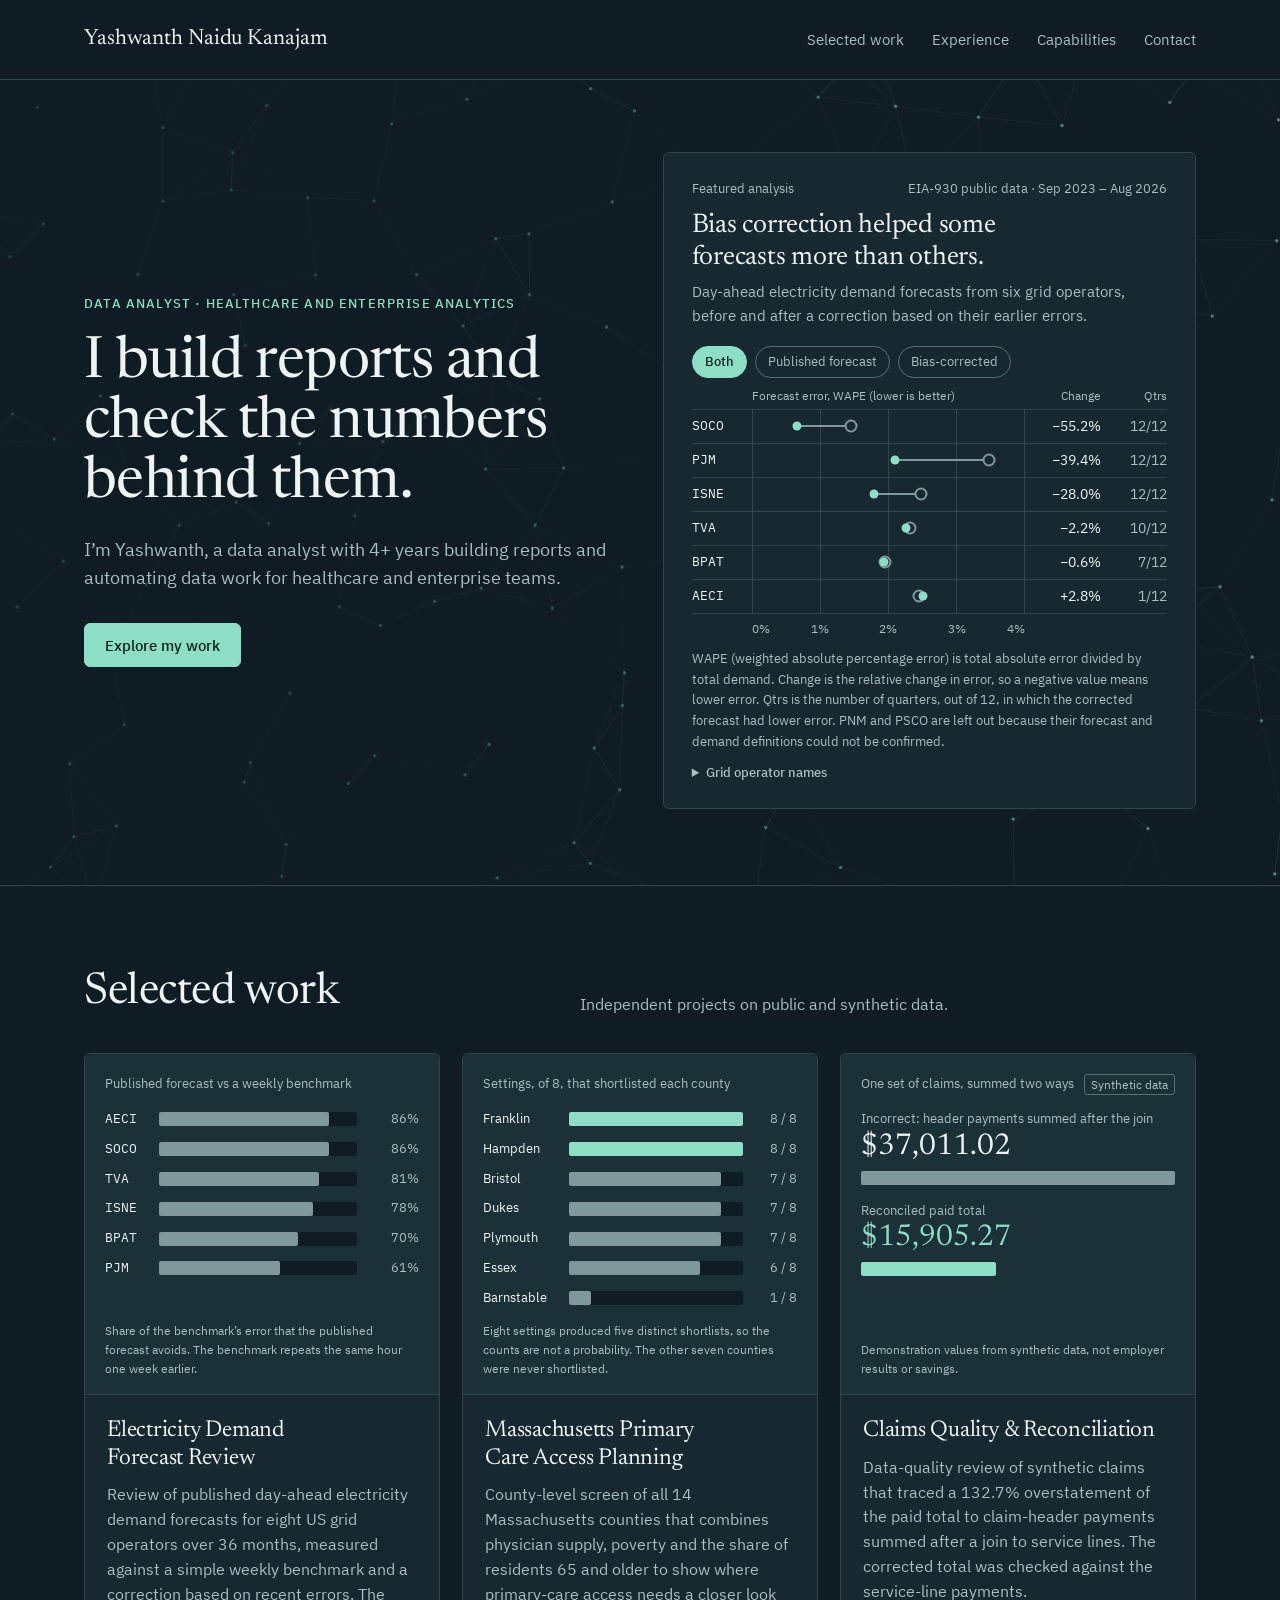
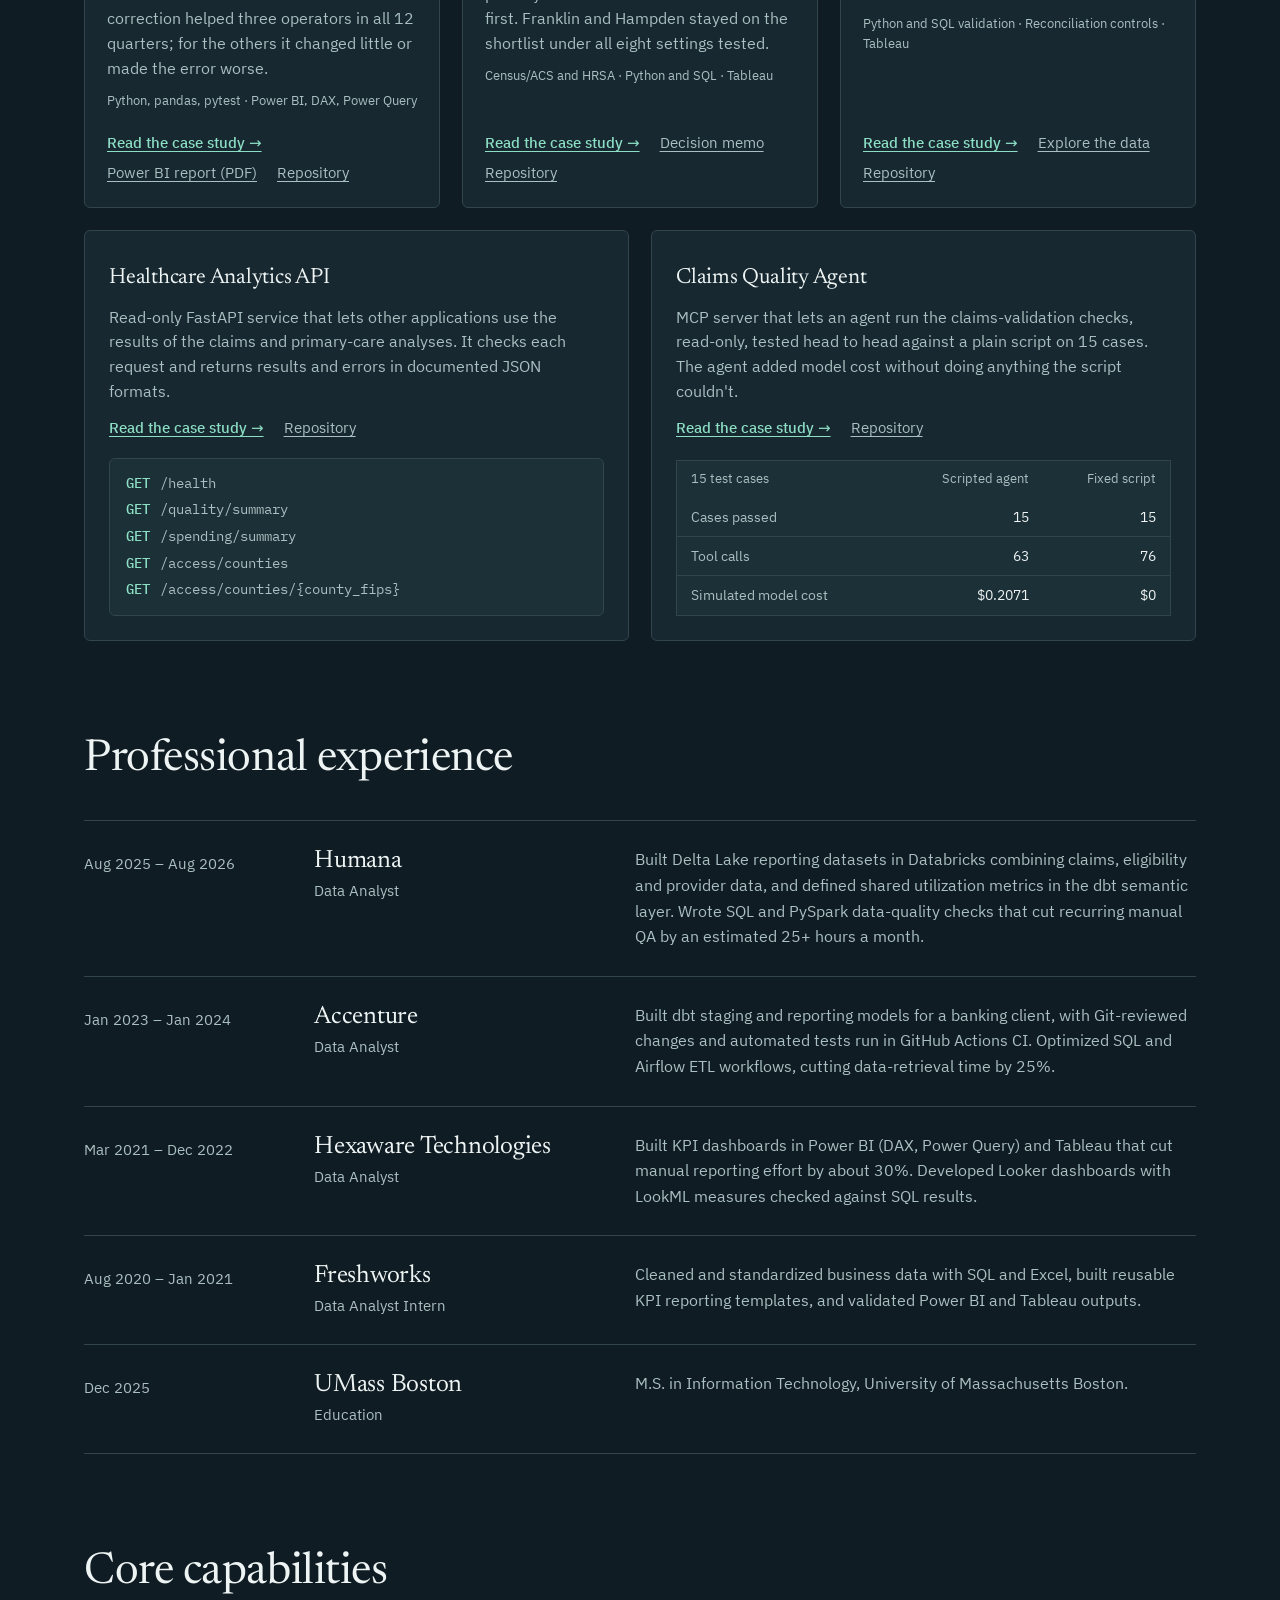
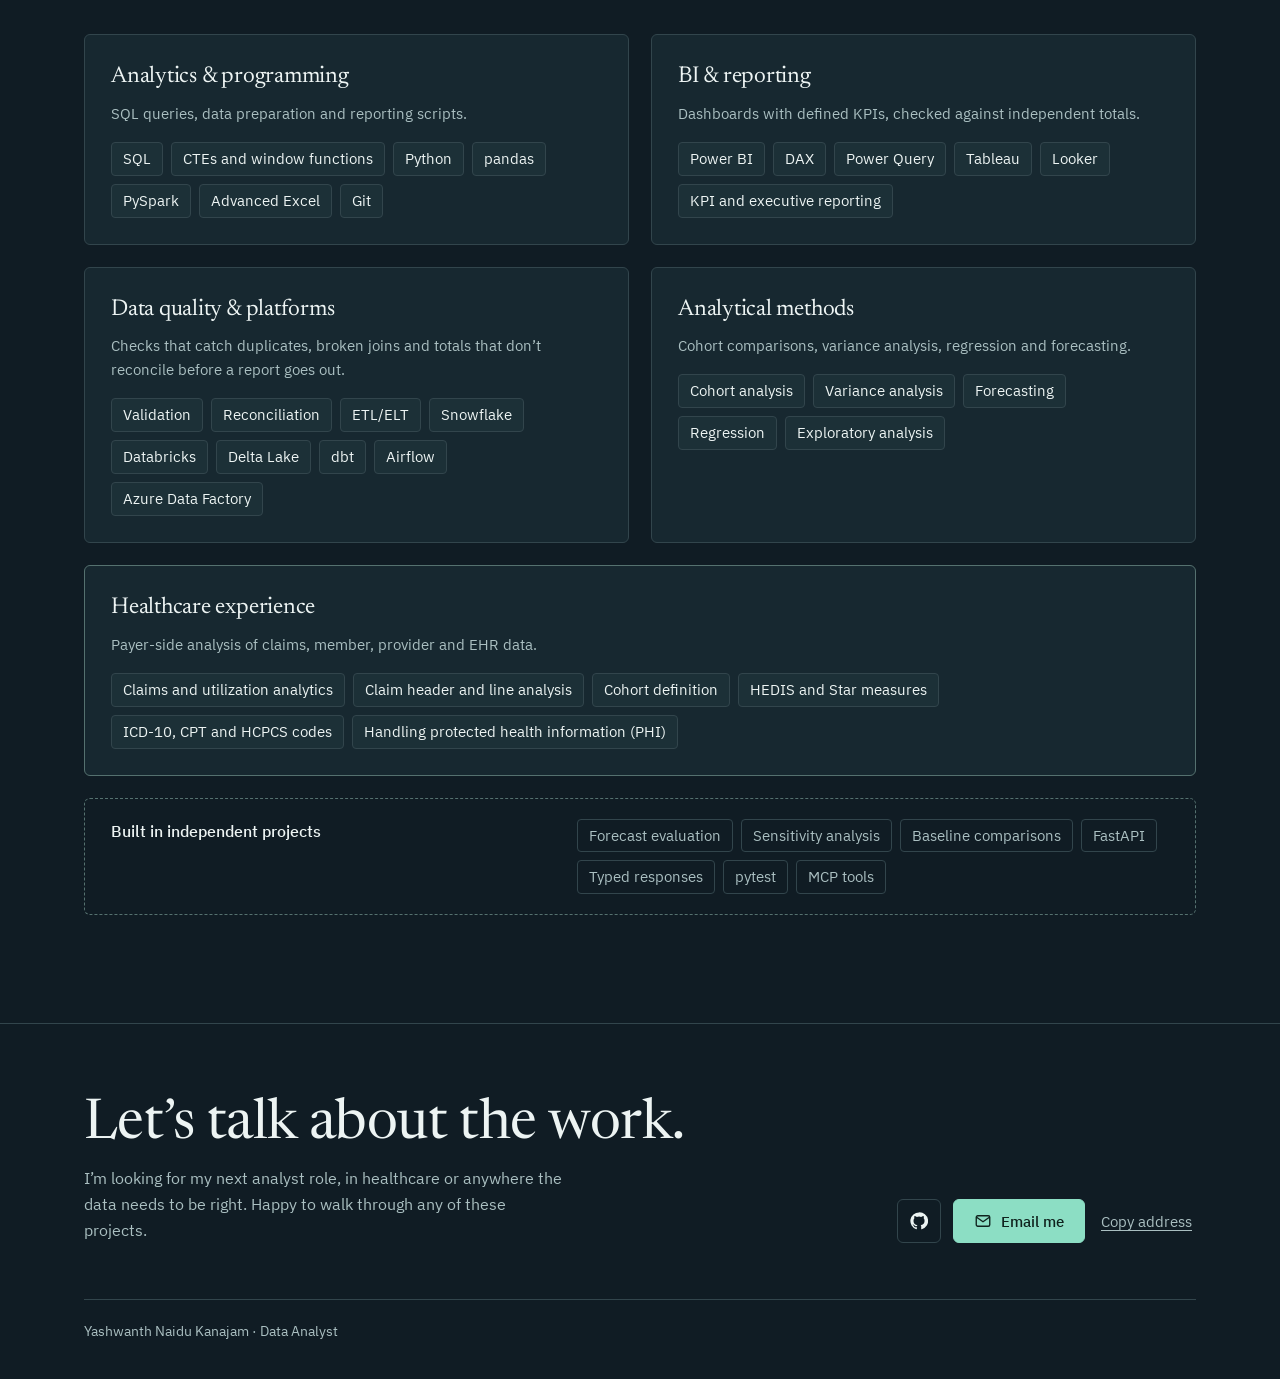
==== commit d75002d6: "Qualify the benchmark claim and revise the agent case study" ====
--- a/index.html
+++ b/index.html
@@ -179,7 +179,7 @@
       <article class="support">
         <div>
           <h3>Claims Quality Agent</h3>
-          <p>MCP server that lets an agent run the claims-validation checks, read-only, tested head to head against a plain script on 15 cases. Both passed all 15, and the agent added model cost without doing anything the script couldn't. Tested with a scripted stand-in, not a live model.</p>
+          <p>MCP server that lets an agent run the claims-validation checks, read-only, tested head to head against a plain script on 15 cases. The agent added model cost without doing anything the script couldn't.</p>
           <div class="card-links">
             <a href="agent/index.html">Read the case study →</a>
             <a href="https://github.com/yashwanth-kanajam/claims-quality-agent">Repository</a>
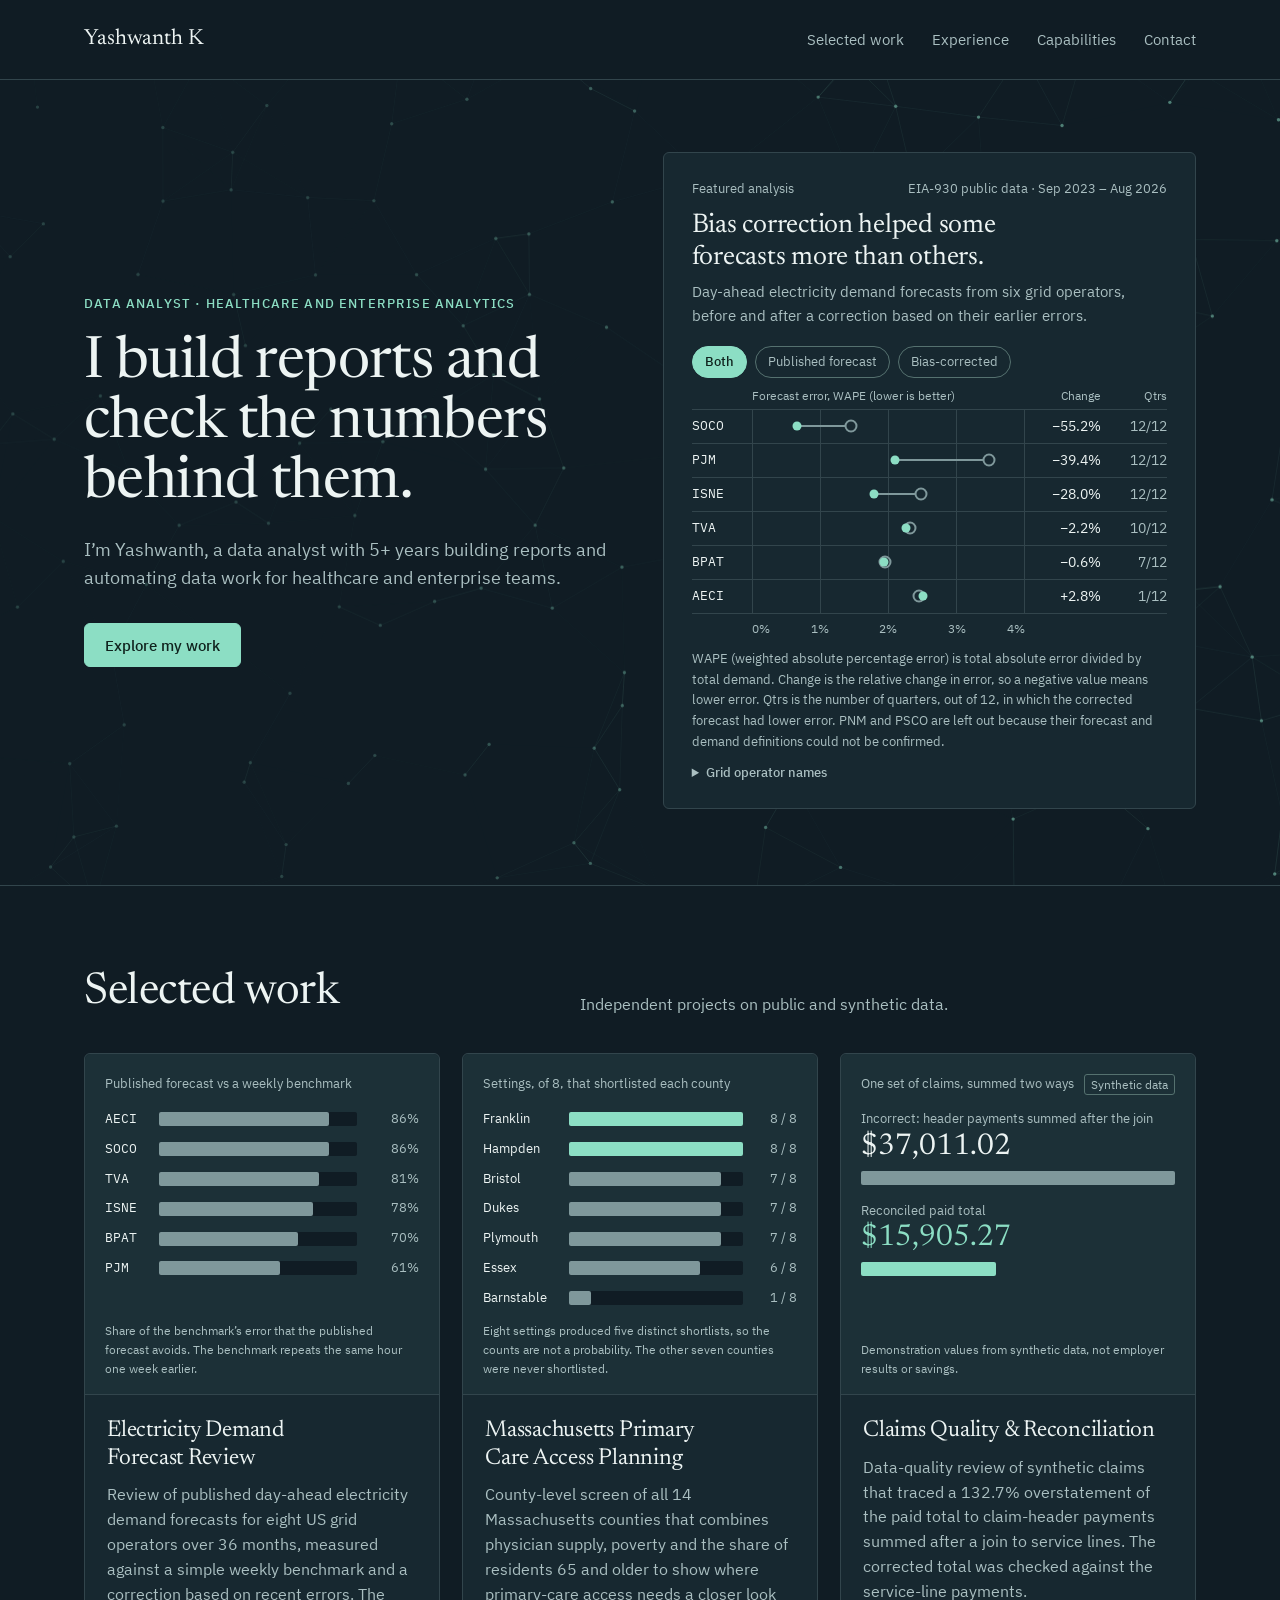
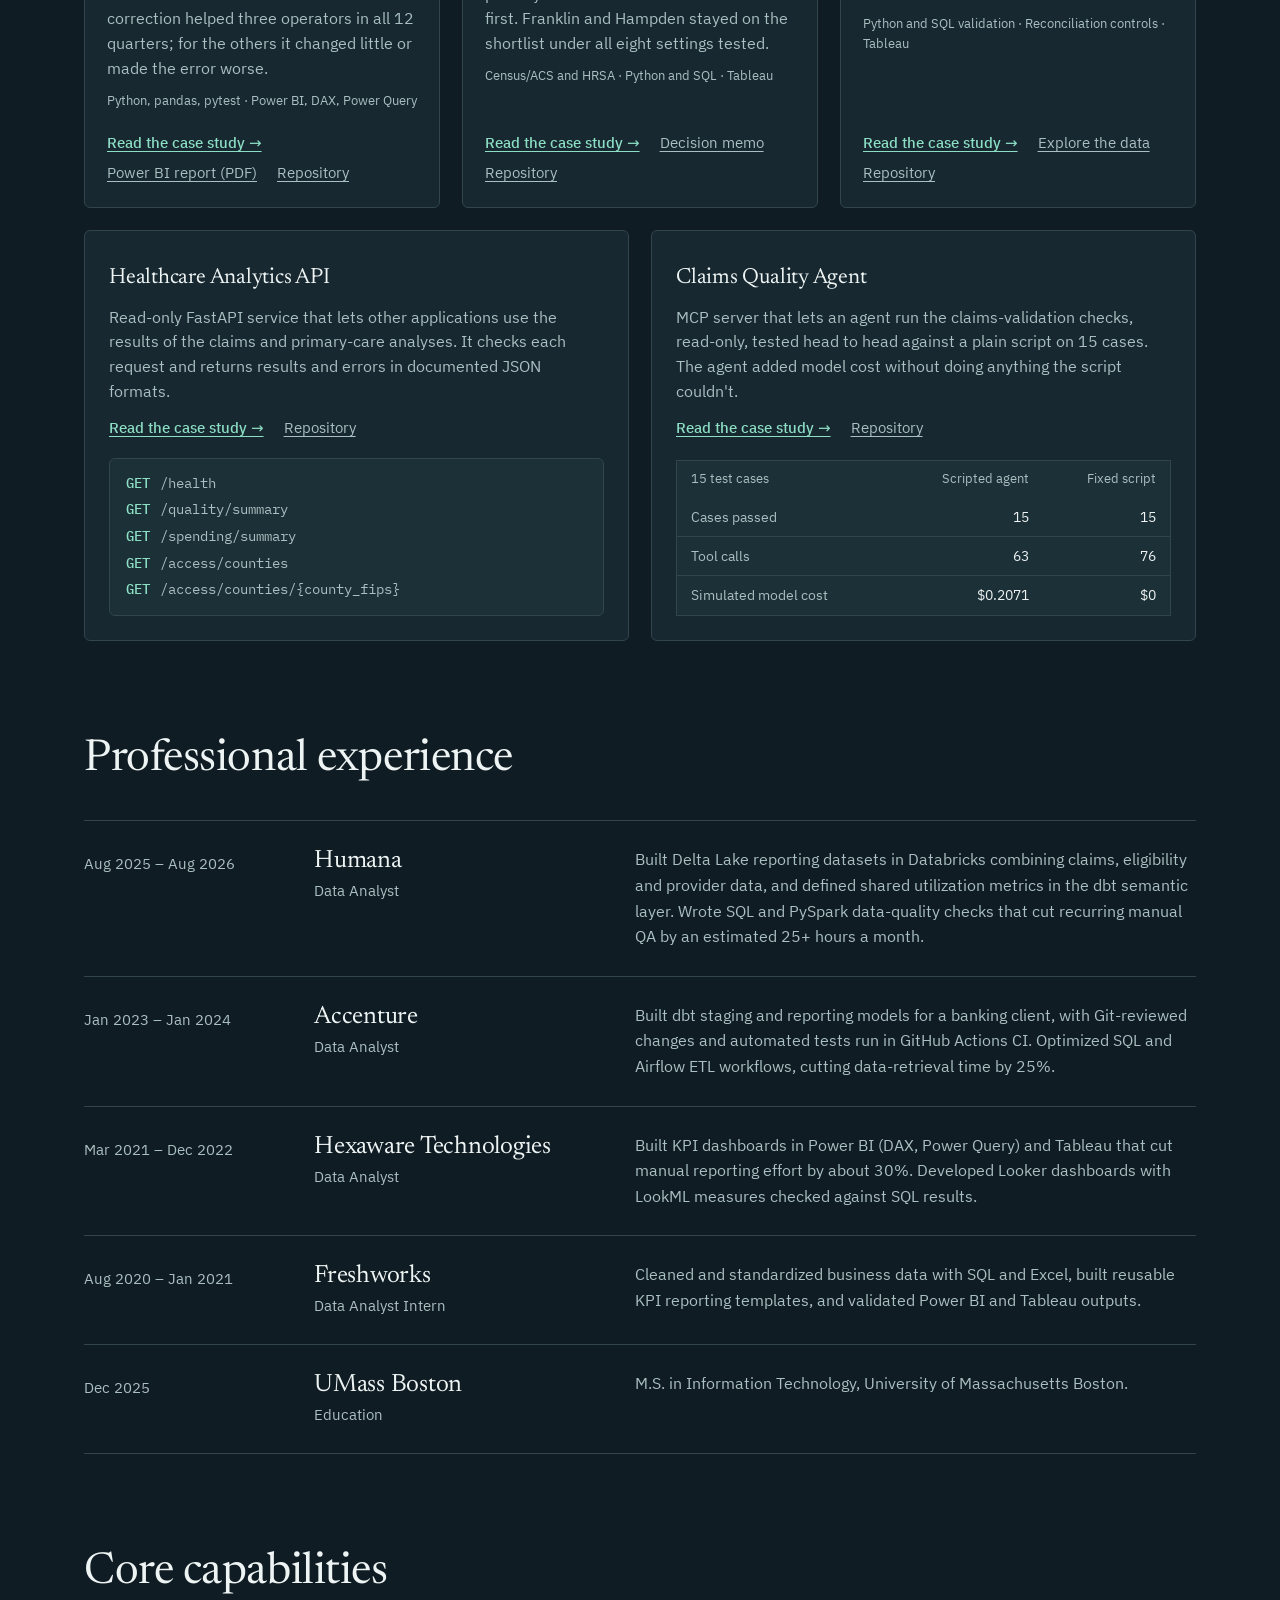
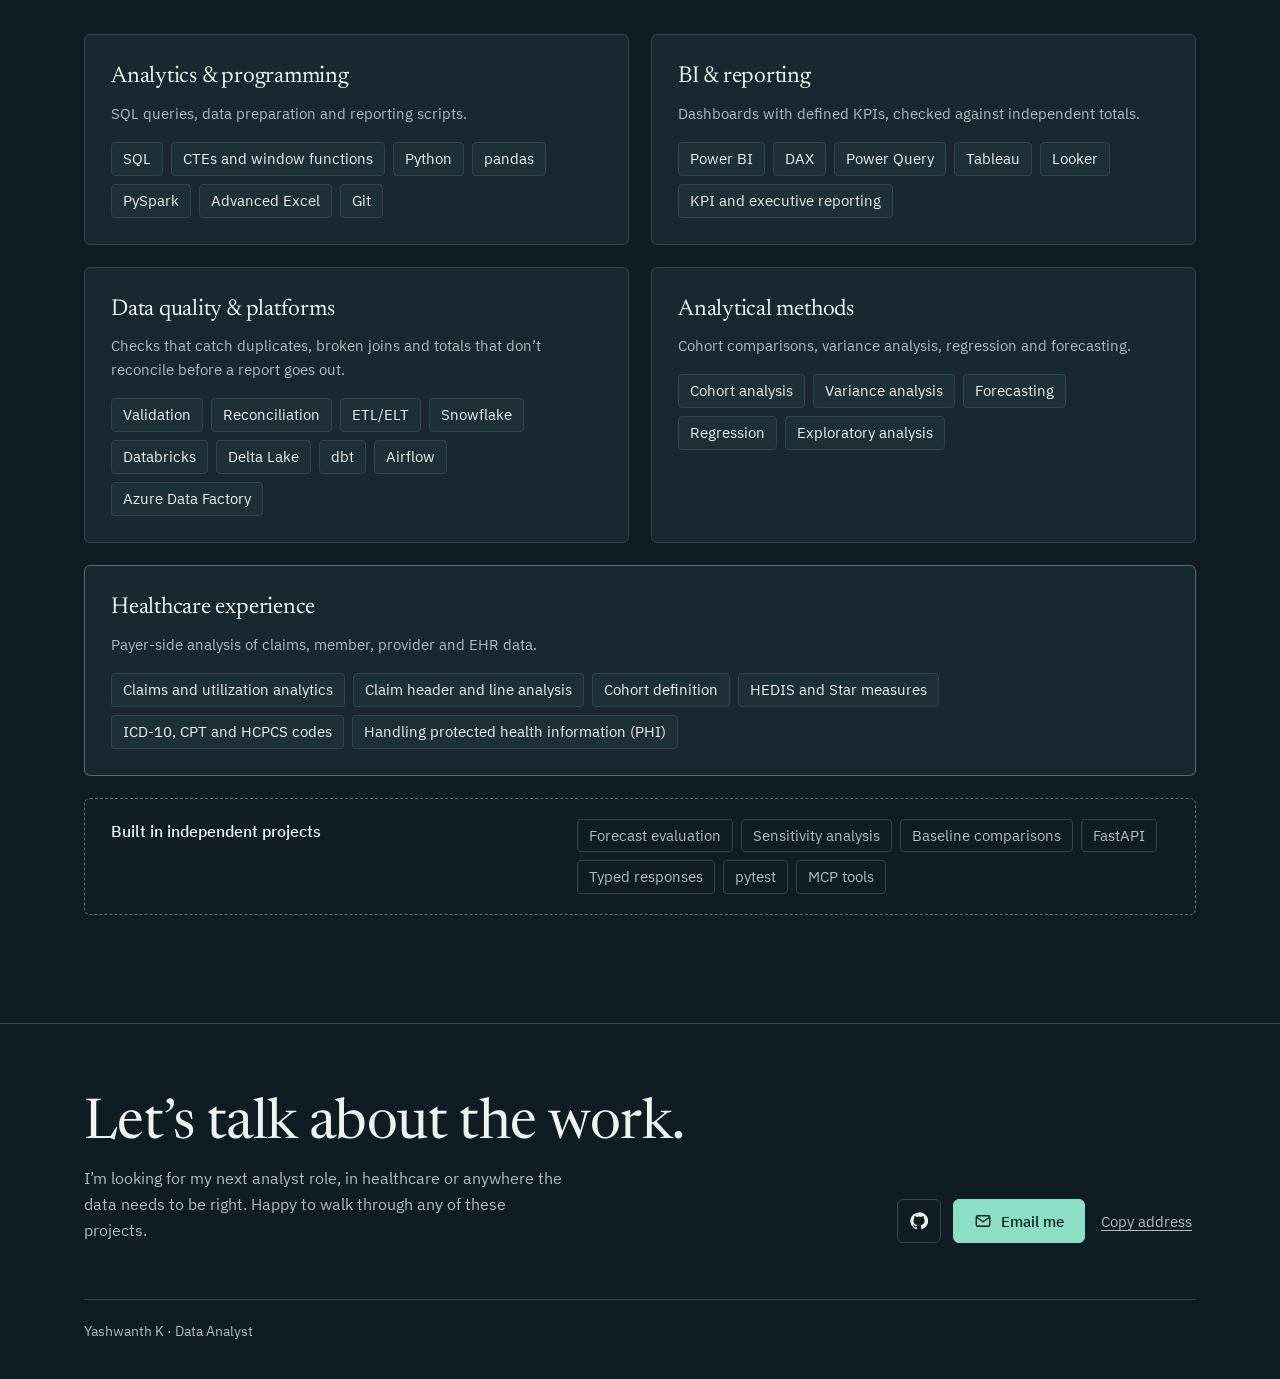
==== commit 955c01d8: "Update name, contact email and years of experience" ====
--- a/index.html
+++ b/index.html
@@ -3,8 +3,8 @@
 <head>
 <meta charset="utf-8">
 <meta name="viewport" content="width=device-width,initial-scale=1">
-<title>Yashwanth Naidu Kanajam | Data Analyst</title>
-<meta name="description" content="Data Analyst with 4+ years across healthcare and enterprise analytics, with selected work in forecast performance, data quality, decision analysis, BI reporting and analytics delivery.">
+<title>Yashwanth K | Data Analyst</title>
+<meta name="description" content="Data Analyst with 5+ years across healthcare and enterprise analytics, with selected work in forecast performance, data quality, decision analysis, BI reporting and analytics delivery.">
 <meta name="theme-color" content="#101C24">
 <link rel="icon" type="image/svg+xml" href="data:image/svg+xml,%3Csvg xmlns='http://www.w3.org/2000/svg' viewBox='0 0 32 32'%3E%3Crect width='32' height='32' rx='5' fill='%23101C24'/%3E%3Cpath d='M7 8l7 9v8h4v-8l7-9h-5l-4 5-4-5z' fill='%238CDEC4'/%3E%3C/svg%3E">
 <link rel="preload" href="fonts/newsreader-latin-opsz-normal.woff2" as="font" type="font/woff2" crossorigin>
@@ -13,14 +13,14 @@
 <link rel="canonical" href="https://yashwanth-kanajam.github.io/">
 <meta property="og:type" content="website">
 <meta property="og:url" content="https://yashwanth-kanajam.github.io/">
-<meta property="og:title" content="Yashwanth Naidu Kanajam | Data Analyst">
-<meta property="og:description" content="Data Analyst with 4+ years across healthcare and enterprise analytics, with selected work in forecast performance, data quality, decision analysis, BI reporting and analytics delivery."><meta property="og:image" content="https://yashwanth-kanajam.github.io/assets/og-preview.png"><meta property="og:image:width" content="1200"><meta property="og:image:height" content="630"><meta property="og:image:alt" content="Yashwanth Naidu Kanajam, Data Analyst: I build reports and check the numbers behind them."><meta name="twitter:card" content="summary_large_image">
+<meta property="og:title" content="Yashwanth K | Data Analyst">
+<meta property="og:description" content="Data Analyst with 5+ years across healthcare and enterprise analytics, with selected work in forecast performance, data quality, decision analysis, BI reporting and analytics delivery."><meta property="og:image" content="https://yashwanth-kanajam.github.io/assets/og-preview.png"><meta property="og:image:width" content="1200"><meta property="og:image:height" content="630"><meta property="og:image:alt" content="Yashwanth K, Data Analyst: I build reports and check the numbers behind them."><meta name="twitter:card" content="summary_large_image">
 </head>
 <body>
 <a class="skip" href="#main">Skip to content</a>
 <div class="wrap">
   <header class="site-head">
-    <a class="brand" href="index.html">Yashwanth Naidu Kanajam</a>
+    <a class="brand" href="index.html">Yashwanth K</a>
     <nav aria-label="Main navigation">
       <ul>
         <li><a href="#work">Selected work</a></li>
@@ -39,7 +39,7 @@
     <div>
       <p class="eyebrow">Data Analyst · Healthcare and enterprise analytics</p>
       <h1 id="headline">I build reports and check the numbers behind them.</h1>
-      <p class="lede">I’m Yashwanth, a data analyst with 4+ years building reports and automating data work for healthcare and enterprise teams.</p>
+      <p class="lede">I’m Yashwanth, a data analyst with 5+ years building reports and automating data work for healthcare and enterprise teams.</p>
       <div class="actions">
         <a class="btn primary" href="#work">Explore my work</a>      </div>
     </div>
@@ -269,14 +269,14 @@
       <a class="btn icon" href="https://github.com/yashwanth-kanajam" aria-label="GitHub profile">
         <svg viewBox="0 0 24 24" fill="currentColor" aria-hidden="true"><path d="M12 .5a11.5 11.5 0 0 0-3.64 22.41c.58.1.79-.25.79-.56v-2c-3.2.7-3.88-1.36-3.88-1.36-.52-1.33-1.28-1.69-1.28-1.69-1.05-.71.08-.7.08-.7 1.16.08 1.77 1.19 1.77 1.19 1.03 1.77 2.7 1.26 3.36.96.1-.75.4-1.26.73-1.55-2.55-.29-5.24-1.28-5.24-5.68 0-1.26.45-2.28 1.19-3.09-.12-.29-.52-1.46.11-3.05 0 0 .97-.31 3.17 1.18a11 11 0 0 1 5.78 0c2.2-1.49 3.17-1.18 3.17-1.18.63 1.59.23 2.76.11 3.05.74.81 1.19 1.83 1.19 3.09 0 4.41-2.69 5.39-5.25 5.67.41.36.78 1.06.78 2.14v3.17c0 .31.21.67.8.56A11.5 11.5 0 0 0 12 .5z"/></svg>
       </a>
-      <a class="btn primary" href="mailto:yashwanthnaidu069@gmail.com">
+      <a class="btn primary" href="mailto:yashnaidu6520@gmail.com">
         <svg viewBox="0 0 24 24" fill="none" stroke="currentColor" stroke-width="1.8" stroke-linecap="round" stroke-linejoin="round" aria-hidden="true"><rect x="3" y="5" width="18" height="14" rx="2" fill="none"/><path d="m3.5 7 8.5 6 8.5-6" fill="none"/></svg>
         Email me
       </a>
-      <button class="copy" id="copy-email" type="button" data-address="yashwanthnaidu069@gmail.com">Copy address</button>
-    </div>
-  </div>
-</section>
-<div class="wrap"><footer><span>Yashwanth Naidu Kanajam · Data Analyst</span></footer></div>
+      <button class="copy" id="copy-email" type="button" data-address="yashnaidu6520@gmail.com">Copy address</button>
+    </div>
+  </div>
+</section>
+<div class="wrap"><footer><span>Yashwanth K · Data Analyst</span></footer></div>
 </body>
 </html>
